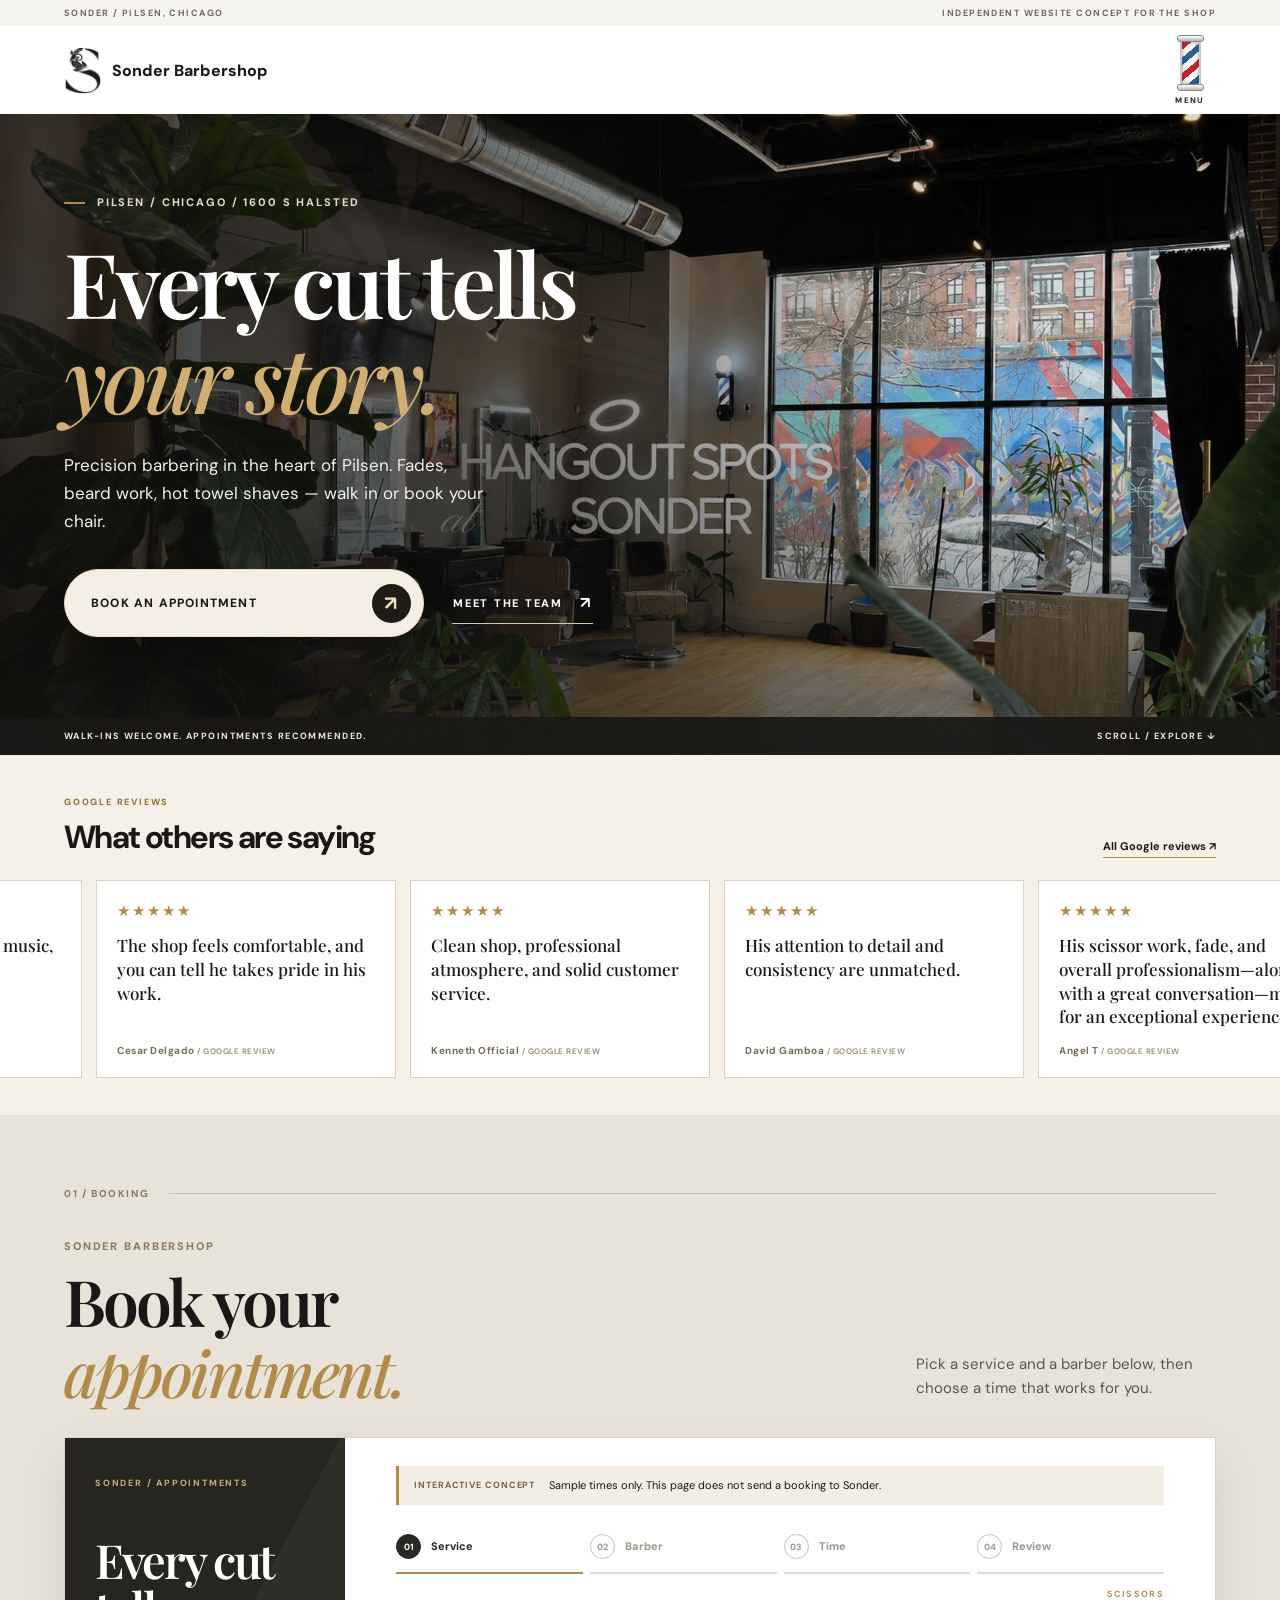
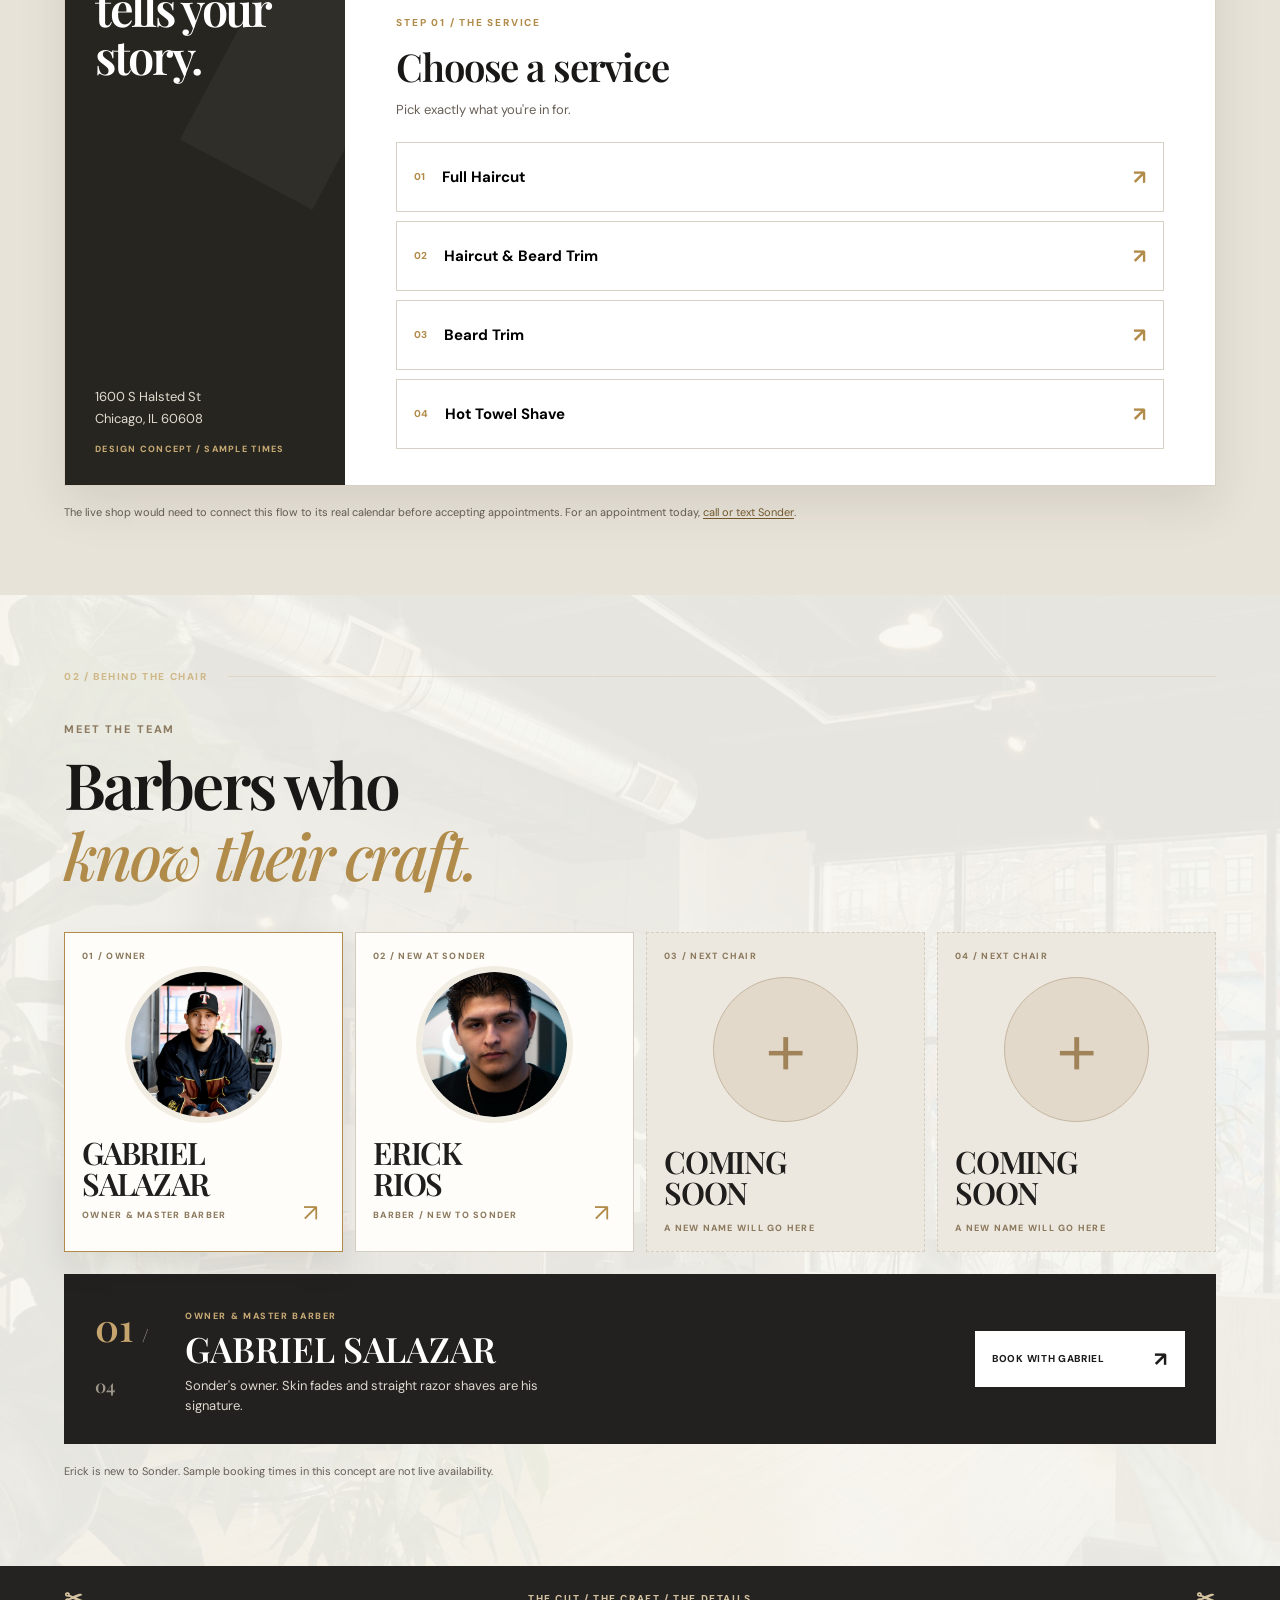
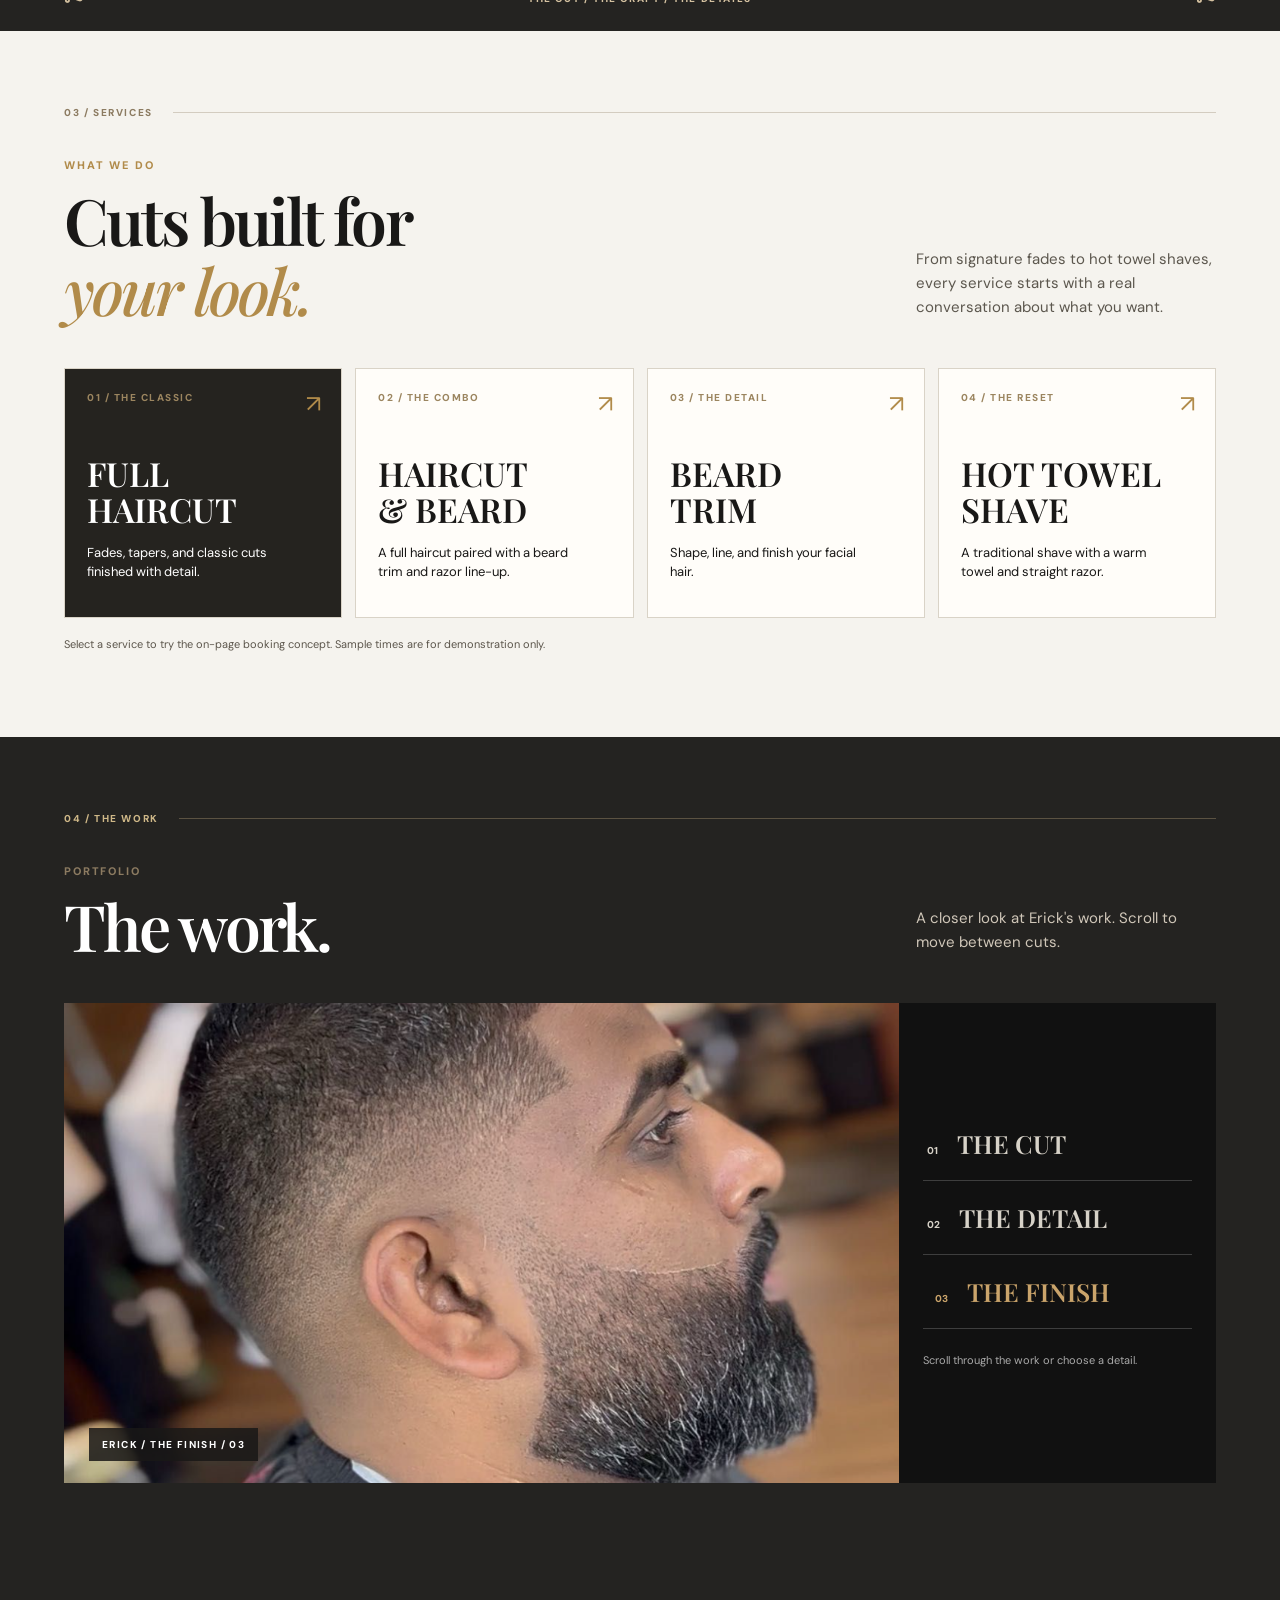
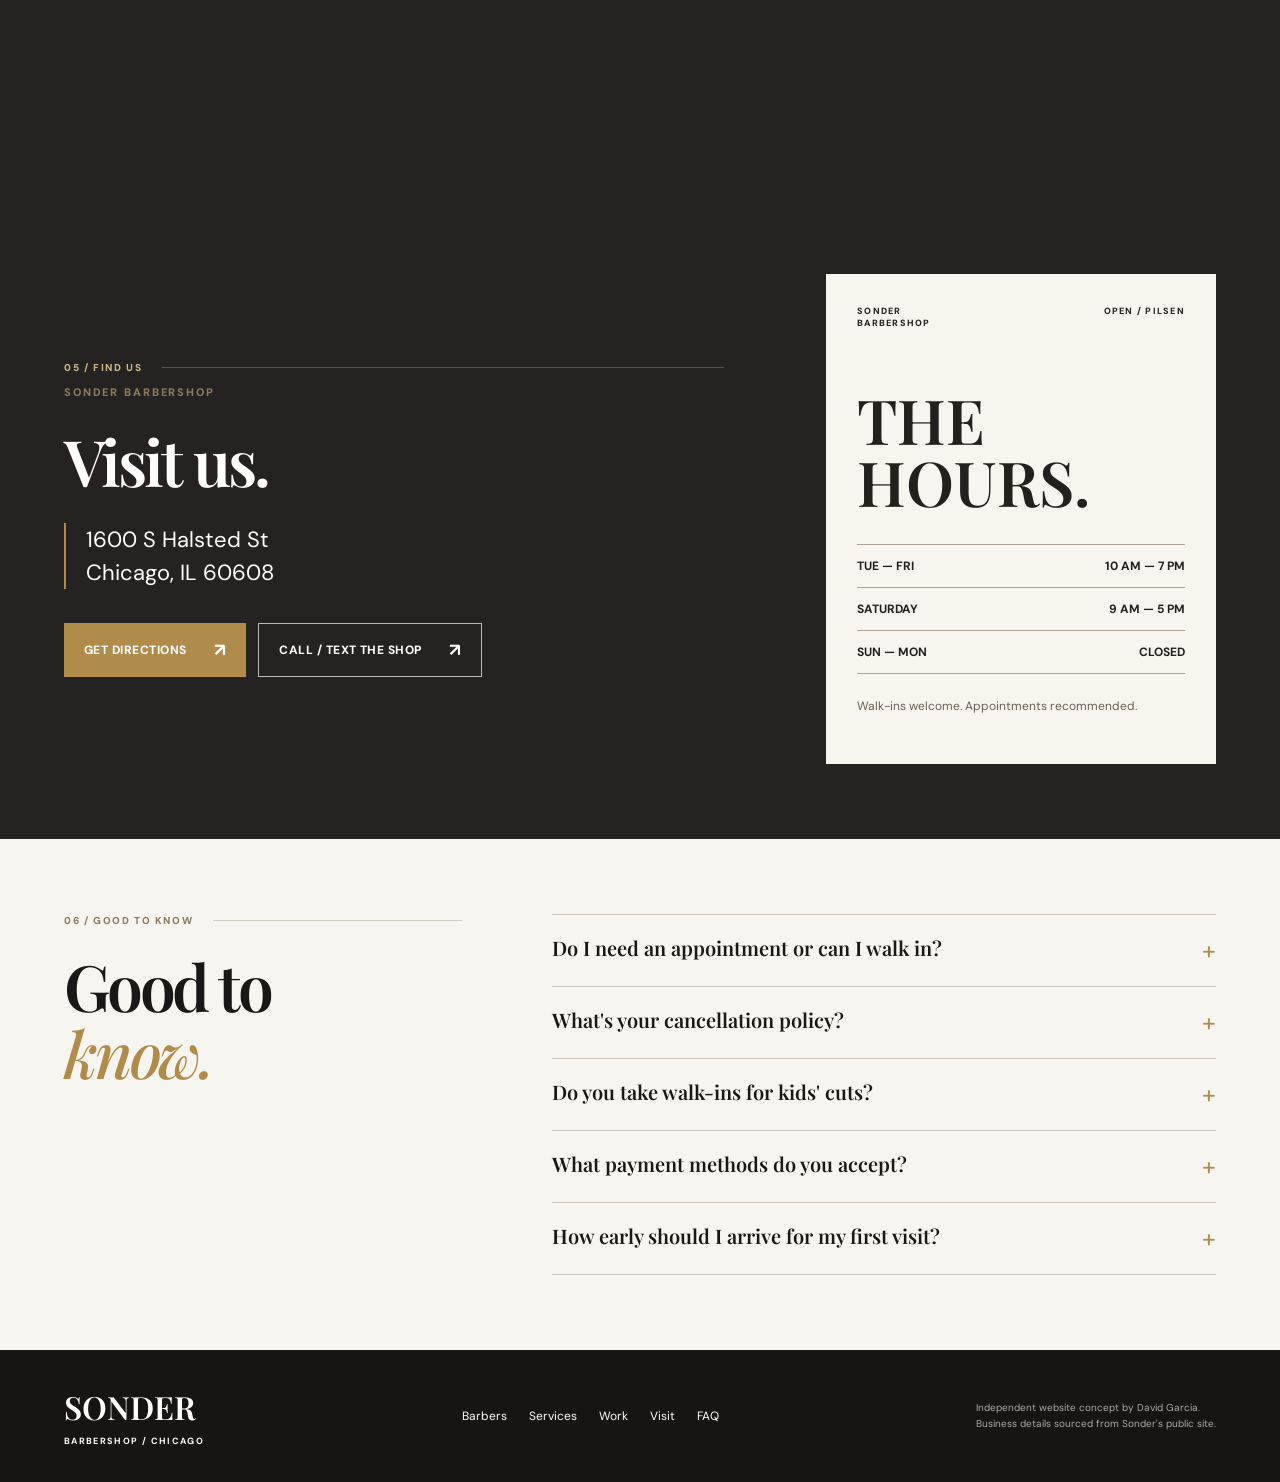
==== index.html @ 435e4447 "Publish independent Sonder Barbershop demo" ====
﻿<!doctype html>
<html lang="en">
<head>
<meta charset="utf-8">
<meta name="viewport" content="width=device-width,initial-scale=1">
<meta name="theme-color" content="#171717">
<meta name="description" content="Sonder Barbershop website concept for Pilsen, Chicago. Meet the barbers and try the on-page booking experience.">
<title>Sonder Barbershop | Pilsen, Chicago | Website Concept</title>
<link rel="preconnect" href="https://fonts.googleapis.com">
<link rel="preconnect" href="https://fonts.gstatic.com" crossorigin>
<link href="https://fonts.googleapis.com/css2?family=DM+Sans:wght@400;500;600;700;800&family=Playfair+Display:ital,wght@0,500;0,600;0,700;1,500;1,600&display=swap" rel="stylesheet">
<link rel="stylesheet" href="styles.css">
<script defer src="main.js"></script>
</head>
<body>
<a class="skip" href="#main">Skip to content</a>
<div class="concept-bar"><span>SONDER / PILSEN, CHICAGO</span><span>INDEPENDENT WEBSITE CONCEPT FOR THE SHOP</span></div>
<header class="site-header">
<a class="brand" href="#top" aria-label="Sonder Barbershop home"><img class="brand-logo" src="assets/sonder-logo.png" alt=""><span>Sonder Barbershop</span></a>
<button class="pole-toggle" type="button" aria-label="Open menu" aria-expanded="false" aria-controls="pole-menu"><span class="pole-cap"></span><span class="pole-shaft"></span><span class="pole-cap"></span><small>MENU</small></button>
</header>
<nav class="pole-menu" id="pole-menu" aria-label="Barber pole menu" inert>
<p class="menu-kicker">THE SHOP / YOUR WAY <span>///</span></p>
<a href="#top"><span>01</span>Home <b>&#8599;</b></a>
<a href="#barbers"><span>02</span>About / Team <b>&#8599;</b></a>
<a href="#services"><span>03</span>Services <b>&#8599;</b></a>
<a href="#work"><span>04</span>Work <b>&#8599;</b></a>
<a href="#booking"><span>05</span>Book <b>&#8599;</b></a><a href="#visit"><span>06</span>Visit us <b>&#8599;</b></a>
<div class="menu-contact">1600 S Halsted St / Chicago, IL 60608<br><a href="tel:+13126479768">(312) 647-9768</a></div>
</nav>
<main id="main">
<section class="hero" id="top">
<div class="hero-geometry" aria-hidden="true"><span></span><span></span><span></span></div>
<div class="hero-inner">
<div class="hero-copy">
<p class="eyebrow"><span class="red-block"></span> PILSEN / CHICAGO / 1600 S HALSTED</p>
<h1>Every cut tells<br><em>your story.</em></h1>
<p class="hero-description">Precision barbering in the heart of Pilsen. Fades, beard work, hot towel shaves &mdash; walk in or book your chair.</p>
<div class="hero-actions"><a class="action action-book" href="#booking">BOOK AN APPOINTMENT <b>&#8599;</b></a><a class="action action-ghost" href="#barbers">MEET THE TEAM <b>&#8599;</b></a></div>
</div>
<div class="hero-portrait" aria-hidden="true"></div>
</div>
<div class="hero-baseline"><span>WALK-INS WELCOME. APPOINTMENTS RECOMMENDED.</span><span>SCROLL / EXPLORE &#8595;</span></div>
</section>
<section class="reviews" aria-labelledby="reviews-title"><div class="reviews-head"><div><span>GOOGLE REVIEWS</span><h2 id="reviews-title">What others are saying</h2></div><div class="review-source-links"><a href="https://www.google.com/search?q=sonder+barber+shop+chicago+reviews#lrd=0x880e2d0a1eb3fd8f:0x44888324107a9f97,1,,,," target="_blank" rel="noopener noreferrer">All Google reviews &#8599;</a></div></div><div class="reviews-window" tabindex="0" role="region" aria-label="Google reviews. Scroll left or right to browse; automatic movement resumes after interaction."><div class="reviews-track" id="reviews-track"></div></div></section>
<section class="booking-section" id="booking">
<div class="section booking-inner">
<div class="section-label"><span>01 / BOOKING</span><span class="angled-rule"></span></div>
<div class="section-heading dark"><div><p class="kicker">SONDER BARBERSHOP</p><h2>Book your<br><em>appointment.</em></h2></div><p>Pick a service and a barber below, then choose a time that works for you.</p></div>
<div class="booking-shell">
<div class="booking-aside"><p class="booking-aside-label">SONDER / APPOINTMENTS</p><h3>Every cut<br>tells your<br>story.</h3><p>1600 S Halsted St<br>Chicago, IL 60608</p><span>DESIGN CONCEPT / SAMPLE TIMES</span></div>
<div class="booking-flow">
<div class="demo-banner"><strong>INTERACTIVE CONCEPT</strong><span>Sample times only. This page does not send a booking to Sonder.</span></div>
<ol class="booking-progress" aria-label="Booking steps"><li class="current"><span>01</span> Service</li><li><span>02</span> Barber</li><li><span>03</span> Time</li><li><span>04</span> Review</li></ol>
<div id="booking-panel" aria-live="polite"></div>
</div>
</div>
<p class="booking-footnote">The live shop would need to connect this flow to its real calendar before accepting appointments. For an appointment today, <a href="tel:+13126479768">call or text Sonder</a>.</p>
</div></section>
<section class="barbers-section" id="barbers">
<div class="section">
<div class="section-label light"><span>02 / BEHIND THE CHAIR</span><span class="angled-rule"></span></div>
<div class="section-heading"><div><p class="kicker">MEET THE TEAM</p><h2>Barbers who<br><em>know their craft.</em></h2></div><p></p></div>
<div class="barber-select" role="group" aria-label="Choose a barber">
<button class="barber-tile active" type="button" data-barber="gabriel" aria-pressed="true"><span class="tile-index">01 / OWNER</span><span class="tile-photo"><img src="assets/sonder-gabriel.jpg" alt="" loading="lazy"></span><span class="tile-name">GABRIEL<br>SALAZAR</span><span class="tile-role">OWNER &amp; MASTER BARBER</span><span class="tile-arrow">&#8599;</span></button>
<button class="barber-tile" type="button" data-barber="erick" aria-pressed="false"><span class="tile-index">02 / NEW AT SONDER</span><span class="tile-photo"><img src="assets/erick-portrait.png" alt="Portrait of Erick Rios" loading="lazy"></span><span class="tile-name">ERICK<br>RIOS</span><span class="tile-role">BARBER / NEW TO SONDER</span><span class="tile-arrow">&#8599;</span></button>
<article class="barber-tile coming-soon"><span class="tile-index">03 / NEXT CHAIR</span><span class="tile-photo empty-chair" aria-hidden="true"><span>+</span></span><span class="tile-name">COMING<br>SOON</span><span class="tile-role">A NEW NAME WILL GO HERE</span></article>
<article class="barber-tile coming-soon"><span class="tile-index">04 / NEXT CHAIR</span><span class="tile-photo empty-chair" aria-hidden="true"><span>+</span></span><span class="tile-name">COMING<br>SOON</span><span class="tile-role">A NEW NAME WILL GO HERE</span></article>
</div>
<div class="barber-detail" id="barber-detail" aria-live="polite">
<div class="detail-number">01 <span>/ 04</span></div>
<div><p class="detail-kicker">OWNER &amp; MASTER BARBER</p><h3>GABRIEL<br>SALAZAR.</h3><p class="detail-copy">Sonder's owner. Skin fades and straight razor shaves are his signature.</p></div>
<a class="detail-action" href="#booking">BOOK WITH GABRIEL <span>&#8599;</span></a>
</div>
<p class="barber-note">Erick is new to Sonder. Sample booking times in this concept are not live availability.</p>
</div>
</section>
<div class="tool-wipe" aria-hidden="true"><span class="tool-icon">&#9986;</span><span>THE CUT / THE CRAFT / THE DETAILS</span><span class="tool-icon">&#9986;</span></div>
<section class="section services-section" id="services">
<div class="section-label"><span>03 / SERVICES</span><span class="angled-rule"></span></div>
<div class="section-heading dark"><div><p class="kicker red-text">WHAT WE DO</p><h2>Cuts built for<br><em>your look.</em></h2></div><p>From signature fades to hot towel shaves, every service starts with a real conversation about what you want.</p></div>
<div class="service-grid">
<article class="service-card featured"><span class="service-num">01 / THE CLASSIC</span><div><h3>FULL<br>HAIRCUT</h3><p>Fades, tapers, and classic cuts finished with detail.</p></div><a href="#booking" aria-label="Try the booking demo for full haircut">&#8599;</a></article>
<article class="service-card"><span class="service-num">02 / THE COMBO</span><div><h3>HAIRCUT<br>&amp; BEARD</h3><p>A full haircut paired with a beard trim and razor line-up.</p></div><a href="#booking" aria-label="Try the booking demo for haircut and beard">&#8599;</a></article>
<article class="service-card"><span class="service-num">03 / THE DETAIL</span><div><h3>BEARD<br>TRIM</h3><p>Shape, line, and finish your facial hair.</p></div><a href="#booking" aria-label="Try the booking demo for beard trim">&#8599;</a></article>
<article class="service-card"><span class="service-num">04 / THE RESET</span><div><h3>HOT TOWEL<br>SHAVE</h3><p>A traditional shave with a warm towel and straight razor.</p></div><a href="#booking" aria-label="Try the booking demo for hot towel shave">&#8599;</a></article>
</div>
<p class="service-note">Select a service to try the on-page booking concept. Sample times are for demonstration only.</p>
</section>
<section class="work-section" id="work">
<div class="section work-inner"><div class="section-label light"><span>04 / THE WORK</span><span class="angled-rule"></span></div><div class="section-heading"><div><p class="kicker">PORTFOLIO</p><h2>The work.</h2></div><p>A closer look at Erick's work. Scroll to move between cuts.</p></div>
<div class="work-viewer"><div class="work-stage"><img id="work-image" src="assets/haircut.png" alt="Haircut from Erick Rios's portfolio"><span class="work-stage-label">ERICK'S PORTFOLIO / 01</span></div><div class="work-controls" aria-label="Explore Erick's work"><button type="button" data-work="0" class="active"><span>01</span> THE CUT</button><button type="button" data-work="1"><span>02</span> THE DETAIL</button><button type="button" data-work="2"><span>03</span> THE FINISH</button><p>Scroll through the work or choose a detail.</p></div></div>
</div>
</section>
<section class="visit-section" id="visit"><div class="section visit-inner"><div><div class="section-label light"><span>05 / FIND US</span><span class="angled-rule"></span></div><p class="kicker">SONDER BARBERSHOP</p><h2>Visit us.</h2><p class="visit-address">1600 S Halsted St<br>Chicago, IL 60608</p><div class="visit-actions"><a class="action action-red" href="https://www.google.com/maps/search/?api=1&amp;query=1600+S+Halsted+St+Chicago+IL+60608" target="_blank" rel="noopener noreferrer">GET DIRECTIONS <b>&#8599;</b></a><a class="action action-ghost" href="tel:+13126479768">CALL / TEXT THE SHOP <b>&#8599;</b></a></div></div><div class="hours-card"><div class="hours-top"><span>SONDER<br>BARBERSHOP</span><span>OPEN / PILSEN</span></div><h3>THE<br>HOURS.</h3><dl><div><dt>TUE &mdash; FRI</dt><dd>10 AM &mdash; 7 PM</dd></div><div><dt>SATURDAY</dt><dd>9 AM &mdash; 5 PM</dd></div><div><dt>SUN &mdash; MON</dt><dd>CLOSED</dd></div></dl><p>Walk-ins welcome. Appointments recommended.</p></div></div></section>
<section class="faq-section" id="faq"><div class="section faq-inner"><div><div class="section-label"><span>06 / GOOD TO KNOW</span><span class="angled-rule"></span></div><h2>Good to<br><em>know.</em></h2></div><div class="faq-list"><details><summary>Do I need an appointment or can I walk in?</summary><p>Walk-ins are always welcome, but booking ahead guarantees your chair and cuts your wait time.</p></details><details><summary>What's your cancellation policy?</summary><p>We ask for at least 24 hours notice so we can offer your slot to someone else.</p></details><details><summary>Do you take walk-ins for kids' cuts?</summary><p>Yes, though booking ahead is recommended on weekends when we're busiest.</p></details><details><summary>What payment methods do you accept?</summary><p>Cash, all major cards, and contactless/Apple Pay.</p></details><details><summary>How early should I arrive for my first visit?</summary><p>A few minutes early is plenty &mdash; we'll have you in the chair close to your booked time.</p></details></div></div></section></main>
<div class="cut-transition" aria-hidden="true"></div><div class="cut-word" aria-hidden="true"></div>
<footer><div class="footer-brand">SONDER<small>BARBERSHOP / CHICAGO</small></div><div><a href="#barbers">Barbers</a><a href="#services">Services</a><a href="#work">Work</a><a href="#visit">Visit</a><a href="#faq">FAQ</a></div><p>Independent website concept by David Garcia.<br>Business details sourced from Sonder's public site.</p></footer>
</body></html>
---- styles.css ----
﻿:root{--ink:#191817;--charcoal:#242321;--cream:#f5f3ee;--paper:#fffefa;--gold:#b18b4a;--sage:#65735e;--line:#ddd8cf}
*{box-sizing:border-box}html{scroll-behavior:smooth}body{margin:0;background:var(--cream);color:var(--ink);font-family:"DM Sans",Arial,sans-serif}body.menu-open{overflow:hidden}a{color:inherit;text-decoration:none}button{font:inherit;cursor:pointer}img{display:block;max-width:100%}section{scroll-margin-top:80px}.skip{position:absolute;top:-90px;left:12px;background:#fff;padding:12px;z-index:100}.skip:focus{top:12px}
.concept-bar{background:#f7f5f0;display:flex;justify-content:space-between;padding:7px max(5vw,22px);font-size:9px;font-weight:700;letter-spacing:.16em;color:#6e675e}.site-header{position:relative;z-index:30;height:88px;padding:0 max(5vw,22px);display:flex;gap:30px;align-items:center;background:#fff;color:var(--ink);box-shadow:0 3px 16px #00000009}.brand{display:flex;align-items:center;gap:10px;font-weight:800;font-size:16px;white-space:nowrap}.brand-logo{height:47px;width:38px;object-fit:contain}.header-nav{display:flex;gap:30px;margin-left:auto;font-size:13px;font-weight:600}.header-nav a:hover{color:var(--gold)}.pole-toggle{display:flex;flex-direction:column;align-items:center;justify-content:center;background:none;border:0;color:#222;width:39px;height:72px;flex:none}.pole-cap{width:22px;height:7px;background:linear-gradient(#fff,#b6b6b6);border:1px solid #888;border-radius:3px}.pole-shaft{height:35px;width:17px;border-left:2px solid #c7c7c7;border-right:2px solid #c7c7c7;background:repeating-linear-gradient(140deg,#c3252f 0 6px,#fafafa 6px 12px,#2d6192 12px 18px,#fafafa 18px 24px);background-size:100% 48px;animation:pole 1.2s linear infinite;box-shadow:inset 0 0 5px #3337}@keyframes pole{to{background-position:0 48px}}.pole-toggle small{margin-top:3px;font-size:7px;letter-spacing:.16em;font-weight:800}.menu-scrim{position:fixed;inset:0;background:#151412a8;z-index:27}.pole-menu{position:fixed;right:0;top:0;bottom:0;width:min(450px,100vw);background:#f8f6f1;color:#1d1b19;z-index:28;padding:125px 34px 30px;display:flex;flex-direction:column;transform:translateX(105%);transition:transform .4s cubic-bezier(.18,.84,.2,1);box-shadow:-12px 0 45px #0004}.pole-menu.open{transform:translateX(0)}.menu-kicker{font-size:10px;font-weight:800;letter-spacing:.14em;color:var(--gold);margin:0 0 18px}.pole-menu>a{display:flex;align-items:center;gap:24px;padding:14px 0;border-bottom:1px solid #cfc9bd;font:600 35px "Playfair Display",Georgia,serif}.pole-menu>a:hover{color:var(--gold);padding-left:7px}.pole-menu>a span{font:700 10px "DM Sans",sans-serif;color:#817669}.pole-menu>a b{font:400 23px "DM Sans";margin-left:auto}.menu-contact{margin-top:auto;font-size:12px;line-height:1.8}
.hero{position:relative;min-height:690px;color:#fff;background:#3c3c38 url("assets/sonder-bg.jpg") center 48%/cover no-repeat}.hero:before{content:"";position:absolute;inset:0;background:linear-gradient(90deg,#11100fd6 0%,#11100f9a 36%,#11100f22 76%),linear-gradient(0deg,#1118,transparent 50%)}.hero-geometry,.hero-portrait{display:none}.hero-inner{position:relative;max-width:1440px;margin:auto;min-height:630px;display:flex;align-items:flex-end;padding:70px max(5vw,22px) 80px}.hero-copy{max-width:720px}.eyebrow,.kicker{font-size:11px;letter-spacing:.17em;font-weight:800}.eyebrow{color:#e4d9c6}.red-block{display:inline-block;width:21px;height:2px;vertical-align:middle;margin-right:7px;background:var(--gold)}.hero h1{font:600 clamp(59px,6.3vw,96px)/1.06 "Playfair Display",Georgia,serif;letter-spacing:-.045em;margin:26px 0}.hero h1 em{color:#c8a15d;font-weight:500}.hero-description{max-width:490px;font-size:17px;line-height:1.65;color:#f2f0ec}.hero-actions,.visit-actions{display:flex;gap:12px;flex-wrap:wrap;margin-top:34px}.action{min-height:52px;padding:14px 20px;display:inline-flex;align-items:center;justify-content:space-between;gap:27px;font-size:12px;font-weight:800;letter-spacing:.04em;transition:background .2s,transform .2s}.action:hover{transform:translateY(-3px)}.action b{font-size:18px}.action-white{background:#fff;color:#1b1b1b}.action-white:hover{background:#e8dcc8}.action-ghost{color:#fff;border:1px solid #ffffffb0}.action-ghost:hover{background:#ffffff21}.action-red{background:var(--gold);color:#fff}.hero-baseline{position:relative;background:#191816ec;color:#e8e3db;display:flex;justify-content:space-between;padding:13px max(5vw,22px);font-size:9px;letter-spacing:.16em;font-weight:800}.marquee{overflow:hidden;background:#eee9df;color:#716551;white-space:nowrap}.marquee>div{width:max-content;padding:14px 0;animation:marquee 34s linear infinite;font-size:10px;font-weight:800;letter-spacing:.2em}.marquee i{font-style:normal;margin:0 12px;color:var(--gold)}@keyframes marquee{to{transform:translateX(-50%)}}
.section{max-width:1370px;margin:auto;padding:104px max(5vw,22px)}.section-label{display:flex;align-items:center;gap:20px;color:#8c7b61;font-size:10px;font-weight:800;letter-spacing:.16em}.section-label.light{color:#cfb888}.angled-rule{height:1px;background:currentColor;flex:1;opacity:.32}.intro-layout{display:grid;grid-template-columns:1.15fr .85fr;align-items:end;gap:65px}.intro h2,.section-heading h2,.visit-section h2{font:600 clamp(49px,5vw,73px)/1.1 "Playfair Display",Georgia,serif;letter-spacing:-.045em;margin:25px 0 0}.intro h2 span,.section-heading h2 em,.visit-section h2 em{color:var(--gold);font-weight:500}.intro-layout>div{border-left:2px solid var(--gold);padding-left:28px}.intro p{line-height:1.7;font-size:16px;max-width:455px}.text-link{display:inline-flex;gap:27px;border-bottom:1px solid var(--gold);padding-bottom:7px;margin-top:10px;font-size:11px;font-weight:800;letter-spacing:.06em}.text-link:hover{color:var(--gold)}
.barbers-section{background:#e7e4dc url("assets/sonder-bg.jpg") center/cover no-repeat;position:relative}.barbers-section:before{content:"";position:absolute;inset:0;background:#f8f7f1ed}.barbers-section>.section{position:relative}.section-heading{display:flex;justify-content:space-between;align-items:end;gap:35px;margin:28px 0 42px}.section-heading h2{margin-top:13px}.section-heading h2 em{font-style:italic}.section-heading>p{max-width:300px;line-height:1.6;font-size:15px;margin:0 0 7px;color:#5b554d}.kicker{color:#8c7b61}.barber-select{display:grid;grid-template-columns:1fr 1fr;gap:22px}.barber-tile{min-height:395px;border:1px solid #d4cec2;background:#fffdf9;color:#1f1e1c;text-align:left;padding:24px;position:relative;overflow:hidden;display:flex;flex-direction:column;align-items:start;transition:transform .25s,box-shadow .25s,border-color .25s}.barber-tile:hover{transform:translateY(-5px)}.barber-tile.active{border-color:var(--gold);box-shadow:0 15px 30px #21190f18}.tile-index,.tile-role{position:relative;z-index:2;font-size:10px;font-weight:800;letter-spacing:.14em;color:#8b795d}.tile-photo{width:193px;height:193px;border-radius:50%;overflow:hidden;align-self:center;margin:10px 0 20px;box-shadow:0 0 0 6px #f2ede3}.tile-photo img{width:100%;height:100%;object-fit:cover;object-position:center 22%}.tile-name{position:relative;z-index:2;font:600 38px/1 "Playfair Display",Georgia,serif;letter-spacing:-.04em}.tile-role{margin-top:10px}.tile-arrow{position:absolute;right:24px;bottom:23px;font-size:24px;color:var(--gold)}.barber-detail{display:grid;grid-template-columns:65px 1fr auto;gap:25px;align-items:center;background:#22211f;color:#fff;padding:27px 31px;margin-top:22px}.detail-number{font:600 38px "Playfair Display",Georgia,serif;color:#c5a46e;align-self:start}.detail-number span{font-size:18px;color:#9d968a}.detail-kicker{color:#c9aa76;font-size:9px;letter-spacing:.18em;font-weight:800}.barber-detail h3{font:600 35px/1 "Playfair Display",Georgia,serif;margin:0 0 10px}.detail-copy{font-size:13px;line-height:1.55;color:#ddd7ce;max-width:380px;margin:0}.detail-action{min-width:210px;display:flex;align-items:center;justify-content:space-between;gap:18px;background:#fff;color:#1d1c1b;padding:15px 17px;font-size:10px;font-weight:800;letter-spacing:.07em}.detail-action:hover{background:#dbcaa9}.detail-action span{font-size:20px}.barber-note{font-size:11px;line-height:1.6;color:#655e56;margin-top:19px}.tool-wipe{display:flex;align-items:center;justify-content:space-between;background:#242321;color:#d5c2a1;padding:18px max(5vw,22px);font-size:10px;font-weight:800;letter-spacing:.16em}.tool-icon{font-size:22px;animation:snip 3s ease-in-out infinite}@keyframes snip{50%{transform:rotate(-18deg)}}
.services-section{background:var(--cream)}.section-heading.dark>p{color:#5c574e}.red-text{color:var(--gold)}.service-grid{display:grid;grid-template-columns:repeat(4,1fr);gap:13px}.service-card{min-height:330px;border:1px solid #d9d3c7;background:#fffdf9;padding:22px;display:flex;flex-direction:column;justify-content:space-between;position:relative;transition:transform .2s,box-shadow .2s}.service-card:hover{transform:translateY(-5px);box-shadow:0 14px 26px #40321d16}.service-card.featured{background:#25231f;color:#fff}.service-num{font-size:10px;color:#9b855f;letter-spacing:.15em;font-weight:800}.service-card h3{font:600 clamp(27px,2.6vw,40px)/1.1 "Playfair Display",Georgia,serif;margin:0 0 15px}.service-card p{font-size:13px;line-height:1.5;max-width:210px}.service-card>a{position:absolute;top:19px;right:20px;color:var(--gold);font-size:24px}.service-card>a:hover{transform:translate(2px,-2px)}.service-note{font-size:11px;color:#5c564c;margin-top:19px}
.work-section{background:#f0ece4}.work-inner{position:relative}.work-grid{display:grid;grid-template-columns:repeat(3,1fr);gap:15px}.work-grid figure{margin:0;height:410px;position:relative;overflow:hidden;background:#cbc7be}.work-grid img{width:100%;height:100%;object-fit:cover;transition:transform .45s}.work-grid figure:hover img{transform:scale(1.05)}.work-grid figure:after{content:"";position:absolute;inset:50% 0 0;background:linear-gradient(transparent,#171512ba)}.work-grid figcaption{position:absolute;z-index:1;left:22px;bottom:20px;color:#fff;display:grid;gap:4px}.work-grid figcaption span{font-size:9px;letter-spacing:.13em;font-weight:800}.work-grid figcaption strong{font:600 25px "Playfair Display",Georgia,serif}
.visit-section{background:#242321;color:#fff}.visit-inner{display:grid;grid-template-columns:1fr 390px;gap:8vw;align-items:center}.visit-section h2{margin:27px 0}.visit-address{font-size:22px;line-height:1.5;border-left:2px solid var(--gold);padding-left:20px}.hours-card{background:#f8f5ee;color:#22211e;padding:31px;min-height:490px}.hours-top{display:flex;justify-content:space-between;font-size:9px;letter-spacing:.14em;font-weight:800}.hours-card h3{font:600 62px/1 "Playfair Display",Georgia,serif;margin:60px 0 31px}.hours-card dl{border-top:1px solid #aca392;margin:0}.hours-card dl div{display:flex;justify-content:space-between;gap:15px;padding:13px 0;border-bottom:1px solid #aca392;font-size:12px;font-weight:700}.hours-card p{font-size:12px;color:#686055;margin-top:24px}
footer{background:#161514;color:#fff;padding:35px max(5vw,22px);display:flex;justify-content:space-between;align-items:center;gap:30px}.footer-brand{font:600 32px "Playfair Display",Georgia,serif}.footer-brand small{display:block;font:700 9px "DM Sans",sans-serif;letter-spacing:.15em;margin-top:7px}.footer-brand>span{color:var(--gold)}footer>div:nth-child(2){display:flex;gap:22px;font-size:12px}footer a:hover{color:var(--gold)}footer p{font-size:10px;color:#aaa;line-height:1.6}
@media(max-width:1000px){.header-nav{display:none}.intro-layout{gap:35px}.service-grid{grid-template-columns:repeat(2,1fr)}.visit-inner{grid-template-columns:1fr 340px;gap:35px}}
@media(max-width:700px){.concept-bar span:last-child{display:none}.site-header{height:74px}.brand{font-size:14px}.brand-logo{height:39px;width:32px}.hero{min-height:620px;background-position:57% center}.hero:before{background:linear-gradient(90deg,#11100fbd,#11100f55),linear-gradient(0deg,#11100fd1,transparent 75%)}.hero-inner{min-height:560px;padding:50px 22px;align-items:end}.hero h1{font-size:clamp(55px,11vw,77px)}.hero-description{font-size:15px}.hero-baseline{font-size:7px}.section{padding:76px 22px}.intro-layout{display:block}.intro h2,.section-heading h2,.visit-section h2{font-size:clamp(43px,9vw,64px)}.intro-layout>div{margin-top:28px}.section-heading{display:block}.section-heading>p{margin-top:20px}.barber-select{grid-template-columns:1fr}.barber-tile{min-height:335px}.tile-photo{height:175px;width:175px}.barber-detail{grid-template-columns:50px 1fr;padding:22px;gap:12px}.detail-number{font-size:28px}.detail-action{grid-column:1/-1}.service-grid{grid-template-columns:1fr 1fr}.service-card{min-height:285px}.work-grid{grid-template-columns:1fr;gap:15px}.work-grid figure{height:360px}.visit-inner{display:block}.hours-card{max-width:400px;margin-top:55px;min-height:460px}footer{flex-wrap:wrap}footer p{width:100%}}
@media(max-width:450px){.pole-toggle{margin-left:auto}.hero h1{font-size:52px}.hero-actions{display:grid}.action{width:100%}.service-grid{grid-template-columns:1fr}.service-card{min-height:240px}.service-card h3{font-size:36px}.pole-menu{padding:105px 25px 25px}.pole-menu>a{font-size:30px}}
@media(prefers-reduced-motion:reduce){*,*:before,*:after{scroll-behavior:auto!important;animation-duration:.01ms!important;transition-duration:.01ms!important}}

.booking-section{background:#e8e3d9}.booking-shell{display:grid;grid-template-columns:280px minmax(0,1fr);background:#fff;box-shadow:0 20px 45px #2a231c1a;border:1px solid #d8d0c2;min-height:560px}.booking-aside{background:#27251f;color:#fff;padding:30px;display:flex;flex-direction:column;position:relative;overflow:hidden}.booking-aside:after{content:"";position:absolute;right:-70px;top:-40px;width:150px;height:400px;background:#ffffff0a;transform:rotate(28deg)}.booking-aside-label{font-size:9px;letter-spacing:.2em;font-weight:800;color:#c7aa75}.booking-aside h3{font:600 47px/1.02 "Playfair Display",Georgia,serif;letter-spacing:-.05em;margin:38px 0 auto}.booking-aside>p:not(.booking-aside-label){font-size:13px;line-height:1.7;color:#e2dcd0}.booking-aside>span{font-size:9px;font-weight:800;letter-spacing:.14em;color:#c7aa75}.booking-flow{padding:28px clamp(22px,4vw,55px) 36px}.demo-banner{background:#f3eee5;border-left:3px solid var(--gold);padding:12px 15px;display:flex;gap:14px;align-items:center;font-size:11px;line-height:1.4}.demo-banner strong{font-size:9px;letter-spacing:.1em;white-space:nowrap;color:#79613a}.booking-progress{list-style:none;display:grid;grid-template-columns:repeat(4,1fr);gap:7px;padding:0;margin:29px 0 36px}.booking-progress li{color:#9c958b;border-bottom:2px solid #dfd9cf;padding:0 0 13px;font-size:11px;font-weight:700;white-space:nowrap}.booking-progress li span{display:inline-grid;place-items:center;border:1px solid #c9c1b5;width:25px;height:25px;border-radius:50%;margin-right:7px;font-size:9px}.booking-progress li.current{color:#27231d;border-color:var(--gold)}.booking-progress li.current span{background:#2b2925;color:#fff;border-color:#2b2925}.booking-progress li.complete{color:#6e5a36;border-color:#b8a277}.booking-step-head>span{font-size:10px;font-weight:800;letter-spacing:.18em;color:var(--gold)}.booking-step-head h3,.demo-complete h3{font:600 clamp(28px,3vw,42px) "Playfair Display",Georgia,serif;margin:9px 0 8px;letter-spacing:-.03em}.booking-step-head p{font-size:13px;color:#686057;line-height:1.5;margin:0 0 22px}.booking-options{display:grid;gap:9px}.booking-options button{display:flex;align-items:center;gap:17px;text-align:left;background:#fff;border:1px solid #d7d0c5;padding:16px 17px;min-height:70px;transition:border-color .2s,background .2s,transform .2s}.booking-options button:hover,.booking-options button.chosen{border-color:var(--gold);background:#f8f4eb;transform:translateX(3px)}.booking-options button>span{color:var(--gold);font-size:10px;font-weight:800}.booking-options button>strong{font-size:15px}.booking-options button>small{font-size:11px;color:#70695f;margin-left:auto}.booking-options button>b{font-size:20px;color:var(--gold);margin-left:auto}.booking-options button>small+b{margin-left:0}.date-options{display:grid;grid-template-columns:repeat(4,1fr);gap:8px}.date-options button{background:#fff;border:1px solid #d5cec3;min-height:69px;display:grid;place-content:center;gap:4px}.date-options button span{font-size:10px;color:#80776c}.date-options button strong{font-size:13px}.date-options button:hover,.date-options button.chosen,.time-options button:hover,.time-options button.chosen{background:#292721;color:#fff;border-color:#292721}.date-options button.chosen span{color:#d1ba90}.time-options{display:grid;grid-template-columns:repeat(4,1fr);gap:8px;margin-top:18px;min-height:72px}.time-options button{border:1px solid #d5cec3;background:#fff;padding:12px 8px;font-size:12px;font-weight:700}.time-options p{grid-column:1/-1;color:#73695c;font-size:12px}.step-actions{display:flex;justify-content:space-between;align-items:center;gap:15px;margin-top:26px}.step-back{border:0;background:none;padding:10px 0;color:#635b50;font-size:11px;font-weight:800;text-decoration:underline;text-underline-offset:3px}.step-next,.step-call{background:#23221f;color:#fff;border:0;padding:14px 18px;font-size:11px;font-weight:800;white-space:nowrap}.step-next:hover,.step-call:hover{background:#836a3d}.step-next:disabled{opacity:.38;cursor:not-allowed}.review-list{border-top:1px solid #d6cec1;margin:0}.review-list div{display:flex;justify-content:space-between;gap:20px;border-bottom:1px solid #d6cec1;padding:13px 0}.review-list dt{font-size:9px;letter-spacing:.1em;font-weight:800;color:#8a7655}.review-list dd{margin:0;text-align:right;font-size:13px;font-weight:700}.review-warning{font-size:12px;color:#6b5b40;background:#f7f1e7;padding:13px;margin:18px 0 0}.complete-mark{width:52px;height:52px;border-radius:50%;display:grid;place-items:center;background:#73816c;color:#fff;font-size:25px;margin-bottom:24px}.demo-complete{padding:20px 0}.demo-complete p:not(.detail-kicker){font-size:14px;line-height:1.6;color:#625b51}.demo-complete .step-actions{justify-content:start;flex-wrap:wrap}.booking-footnote{font-size:11px;color:#605a51;margin:18px 0 0;line-height:1.5}.booking-footnote a{color:#70572c;text-decoration:underline;text-underline-offset:2px}
@media(max-width:900px){.booking-shell{grid-template-columns:220px minmax(0,1fr)}.booking-aside h3{font-size:38px}}
@media(max-width:700px){.booking-shell{display:block}.booking-aside{min-height:185px;padding:20px}.booking-aside h3{font-size:29px;margin:8px 0 15px}.booking-aside h3 br{display:none}.booking-aside>p:not(.booking-aside-label),.booking-aside>span{display:none}.booking-flow{padding:22px}.booking-progress li{font-size:0}.booking-progress li span{font-size:9px}.date-options,.time-options{grid-template-columns:repeat(4,1fr)}.demo-banner{align-items:start;display:grid;gap:3px}}
@media(max-width:450px){.date-options,.time-options{grid-template-columns:repeat(2,1fr)}.booking-options button{flex-wrap:wrap}.booking-options button>small{margin-left:0}.booking-options button>b{margin-left:auto}.step-actions{flex-wrap:wrap}.review-list div{gap:10px}.review-list dd{max-width:62%}}

.faq-section{background:#f7f5ef}.faq-inner{display:grid;grid-template-columns:.75fr 1.25fr;gap:7vw}.faq-inner h2{font:600 clamp(48px,5vw,74px)/1.05 "Playfair Display",Georgia,serif;letter-spacing:-.05em;margin:25px 0}.faq-inner h2 em{font-weight:500;color:var(--gold)}.faq-inner>div>p{font-size:14px;color:#6c6459}.faq-list{border-top:1px solid #cfc7ba}.faq-list details{border-bottom:1px solid #cfc7ba;padding:19px 0}.faq-list summary{list-style:none;cursor:pointer;font:600 20px "Playfair Display",Georgia,serif;display:flex;justify-content:space-between;gap:15px}.faq-list summary::-webkit-details-marker{display:none}.faq-list summary:after{content:"+";font:400 25px "DM Sans";color:var(--gold)}.faq-list details[open] summary:after{content:"-"} .faq-list details p{font-size:14px;line-height:1.65;color:#5d564d;max-width:570px;margin:14px 0 0}@media(max-width:700px){.faq-inner{display:block}.faq-list{margin-top:32px}.faq-list summary{font-size:18px}}
/* One-page Sonder pitch: interaction layer */
.site-header{gap:18px}.pole-toggle{cursor:pointer;margin-left:auto}.pole-menu{position:relative;inset:auto;width:100%;height:auto;max-height:0;overflow:hidden;padding:0 max(5vw,22px);display:grid;grid-template-columns:repeat(3,minmax(0,1fr));gap:0 22px;transform:none;background:#1c1b19;color:#fff;box-shadow:none;transition:max-height .4s ease,padding .4s ease;z-index:29}.pole-menu.open{max-height:350px;padding-top:24px;padding-bottom:24px;transform:none}.menu-kicker{grid-column:1/-1;margin:0 0 8px}.pole-menu>a{font-size:clamp(19px,2.2vw,28px);border-color:#ffffff30;gap:12px;padding:11px 0}.pole-menu>a:hover{padding-left:5px}.pole-menu>a span{color:#b99a66}.pole-menu>a b{font-size:17px}.menu-contact{grid-column:1/-1;margin:17px 0 0;font-size:11px;color:#bcb4a7}.pole-toggle[aria-expanded="true"] .pole-shaft{animation-duration:.5s}.hero{min-height:610px}.hero-inner{min-height:560px}.hero h1{font-size:clamp(62px,7vw,108px)}.hero h1 em{color:#d1af74}.hero-description{max-width:420px}.action-book{background:#fff;color:#161514;min-width:330px;min-height:66px;box-shadow:8px 8px 0 #b18b4d;font-size:14px}.action-book:hover{background:#e7d4ae;box-shadow:4px 4px 0 #b18b4d;transform:translate(4px,4px)}
.reviews{background:#f5f1e9;padding:34px 0 37px;overflow:hidden}.reviews-head{display:flex;align-items:end;justify-content:space-between;gap:20px;padding:0 max(5vw,22px) 22px}.reviews-head span{font-size:9px;font-weight:800;letter-spacing:.2em;color:#916f3b}.reviews-head h2{margin:6px 0 0;font:700 clamp(22px,2.5vw,35px) "DM Sans",sans-serif;letter-spacing:-.05em}.reviews-head a{font-size:11px;font-weight:700;border-bottom:1px solid #b38b52;padding-bottom:4px}.reviews-window{overflow:hidden}.reviews-track{display:flex;width:max-content;animation:reviewsLoop 40s linear infinite}.reviews-window:hover .reviews-track,.reviews-window:focus-within .reviews-track{animation-play-state:paused}.review-set{display:flex;gap:14px;padding-right:14px}.review-card{width:300px;min-height:165px;background:#fff;border:1px solid #ddd2c1;padding:20px;display:flex;flex-direction:column}.review-stars{color:#b18b4d;font-size:15px;letter-spacing:2px}.review-card p{font:500 17px/1.4 "Playfair Display",Georgia,serif;margin:13px 0 auto}.review-card strong{font-size:10px;letter-spacing:.05em;margin-top:15px;color:#766a59}@keyframes reviewsLoop{to{transform:translateX(-50%)}}
.booking-section .section{padding-top:72px;padding-bottom:75px}.booking-section .section-heading{margin-bottom:30px}.booking-flow{position:relative}.booking-enter{animation:bookingEnter .35s ease both}@keyframes bookingEnter{from{opacity:.3;transform:translateX(16px)}to{opacity:1;transform:translateX(0)}}.booking-enter:before{content:attr(data-tool);position:absolute;right:0;top:-22px;color:#b29565;font-size:9px;font-weight:800;letter-spacing:.14em}.barbers-section .section,.services-section.section,.work-inner,.visit-inner,.faq-inner{padding-top:75px;padding-bottom:75px}.barber-select{grid-template-columns:repeat(4,minmax(0,1fr));gap:12px}.barber-tile{min-height:320px;padding:17px}.tile-photo{width:145px;height:145px;margin:10px auto 20px}.tile-name{font-size:31px}.tile-role,.tile-index{font-size:9px}.coming-soon{background:#ede8df;border-style:dashed;justify-content:space-between}.empty-chair{display:grid;place-items:center;box-shadow:none;border:1px solid #c5b6a0;color:#a08359;background:#e2d9ca}.empty-chair span{font:300 75px "DM Sans",sans-serif}.service-card{min-height:250px}.work-section{min-height:118vh;background:#242321;color:#fff}.work-section .section-heading>p{color:#d0c7b9}.work-viewer{display:grid;grid-template-columns:minmax(0,1.45fr) minmax(220px,.55fr);background:#111;min-height:480px;position:sticky;top:16px}.work-stage{position:relative;overflow:hidden;background:#151515;min-height:480px}.work-stage img{width:100%;height:100%;position:absolute;inset:0;object-fit:cover;object-position:center;transition:opacity .15s,transform .65s}.work-stage img.changing{opacity:.15;transform:scale(1.04)}.work-stage-label{position:absolute;left:25px;bottom:22px;color:#fff;background:#191817d9;padding:10px 13px;font-size:10px;font-weight:800;letter-spacing:.14em}.work-controls{display:flex;flex-direction:column;justify-content:center;padding:24px}.work-controls button{background:none;color:#d7d2c8;border:0;border-bottom:1px solid #ffffff30;padding:20px 4px;text-align:left;font:600 25px "Playfair Display",Georgia,serif;cursor:pointer;transition:color .2s,padding-left .2s}.work-controls button:hover,.work-controls button.active{color:#caa46b;padding-left:12px}.work-controls button span{font:800 10px "DM Sans",sans-serif;margin-right:14px}.work-controls p{font-size:11px;color:#aaa;line-height:1.4;margin-top:24px}.cut-transition{position:fixed;inset:0;z-index:99;pointer-events:none;background:#171614;color:#f5f0e7;display:flex;align-items:center;justify-content:center;gap:22px;clip-path:polygon(0 0,0 0,0 100%,0 100%);opacity:0}.cut-transition.playing{animation:cutWipe .85s ease-in-out both}.cut-tool{font-size:clamp(90px,15vw,210px);line-height:1;transform:rotate(-20deg)}.cut-label{font-size:clamp(17px,3vw,35px);font-weight:800;letter-spacing:.1em;color:#c6a66d}@keyframes cutWipe{0%{clip-path:polygon(0 0,0 0,0 100%,0 100%);opacity:1}40%,58%{clip-path:polygon(0 0,100% 0,100% 100%,0 100%);opacity:1}100%{clip-path:polygon(100% 0,100% 0,100% 100%,100% 100%);opacity:1}}
@media(max-width:900px){.barber-select{grid-template-columns:repeat(2,minmax(0,1fr))}.work-section{min-height:auto}.work-viewer{position:relative;top:auto}}
@media(max-width:700px){.pole-menu{grid-template-columns:repeat(2,minmax(0,1fr))}.pole-menu.open{max-height:480px}.pole-menu>a{font-size:21px}.hero{min-height:580px}.hero-inner{min-height:520px}.reviews-head{align-items:start;display:block}.reviews-head a{display:inline-block;margin-top:13px}.barbers-section .section,.services-section.section,.work-inner,.visit-inner,.faq-inner{padding-top:62px;padding-bottom:62px}.work-viewer{display:block}.work-stage{min-height:390px}.work-controls{padding:10px 16px}.work-controls button{font-size:19px;padding:12px 4px}.work-controls p{margin:10px 0}.barber-tile{min-height:280px}.tile-photo{width:130px;height:130px}.tile-name{font-size:27px}}
@media(max-width:450px){.pole-menu{padding-left:22px;padding-right:22px}.pole-menu.open{padding-top:17px;padding-bottom:17px}.pole-menu>a{font-size:17px;gap:6px}.pole-menu>a b{font-size:12px}.brand{font-size:12px}.hero h1{font-size:49px}.action-book{min-width:0;width:100%}.barber-select{gap:8px}.barber-tile{padding:12px;min-height:235px}.tile-photo{width:95px;height:95px}.tile-name{font-size:22px}.tile-role,.tile-index{font-size:8px}.barber-detail{margin-top:10px}.review-card{width:260px}.work-stage{min-height:310px}}
@media(prefers-reduced-motion:reduce){.reviews-track{animation:none;transform:none}.reviews-window{overflow-x:auto}.cut-transition{display:none}.work-stage img{transition:none}}

.review-source-links{display:flex;flex-wrap:wrap;gap:16px}.review-card strong span{font-weight:600;color:#9c8a70;font-size:8px;white-space:nowrap}@media(max-width:700px){.review-source-links{gap:12px}}
.calendar-head{display:flex;align-items:center;justify-content:space-between;gap:12px;margin:0 0 15px}.calendar-head strong{font:600 clamp(20px,2.3vw,29px) "Playfair Display",Georgia,serif}.calendar-head button{width:38px;height:38px;border:1px solid #cfc4b4;background:#fff;color:#24211c;font-size:18px;cursor:pointer}.calendar-head button:hover:not(:disabled){background:#24211c;color:#fff}.calendar-head button:disabled{opacity:.3;cursor:not-allowed}.calendar-weekdays{display:grid;grid-template-columns:repeat(7,1fr);gap:5px;margin-bottom:5px;text-align:center}.calendar-weekdays span{font-size:9px;font-weight:800;color:#927b58}.date-options{grid-template-columns:repeat(7,minmax(0,1fr));gap:5px}.date-options button{min-height:44px;font-size:12px;font-weight:700;cursor:pointer}.date-options button:disabled{opacity:.25;background:#eeeae3;color:#6b655c;cursor:not-allowed}.date-options .calendar-blank{display:block}.calendar-range{font-size:10px;color:#7a6d5b;margin:12px 0 0}.time-options{margin-top:16px}.booking-shell{min-height:630px}@media(max-width:700px){.date-options{grid-template-columns:repeat(7,minmax(0,1fr))}.date-options button{min-height:41px}}@media(max-width:450px){.date-options{grid-template-columns:repeat(7,minmax(0,1fr))}.date-options button{min-height:36px}.calendar-weekdays span{font-size:8px}}
/* Interactive screen cuts: the outgoing page is a frozen browser snapshot. */
.cut-transition.is-armed{display:flex;position:fixed;left:0;top:42vh;right:auto;bottom:auto;inset:auto;width:164px;height:122px;z-index:999;background:#f6f0e5;color:#1b1a18;border:4px solid #1b1a18;box-shadow:9px 9px 0 #b48a4c;clip-path:polygon(0 0,100% 0,91% 100%,0 100%);opacity:1;transform:rotate(-10deg);flex-direction:column;gap:0;padding:8px;view-transition-name:barber-tool;pointer-events:none}.cut-transition.is-armed svg{width:78px;height:78px;align-self:center;flex:none}.cut-transition.is-armed span{font:900 10px "DM Sans",sans-serif;letter-spacing:.09em;white-space:nowrap;color:#8b6837}.cut-transition.is-armed.fallback{animation:fallbackTool .7s ease forwards}@keyframes fallbackTool{to{transform:translateX(115vw) rotate(13deg)}}::view-transition-old(root),::view-transition-new(root){mix-blend-mode:normal;animation-fill-mode:both}::view-transition-new(root){animation:none;z-index:0}::view-transition-old(root){z-index:1}::view-transition-group(barber-tool){z-index:3}::view-transition-old(barber-tool){animation:toolAcross 1.05s cubic-bezier(.18,.72,.27,1) both}::view-transition-new(barber-tool){animation:none;opacity:0}@keyframes toolAcross{0%{transform:translateX(-12vw) rotate(-18deg)}15%{transform:translateX(5vw) rotate(-10deg)}50%{transform:translateX(49vw) rotate(9deg)}100%{transform:translateX(112vw) rotate(19deg)}}
html[data-cut="scissors"]::view-transition-old(root){animation:scissorsRip 1.05s cubic-bezier(.2,.65,.25,1) both}@keyframes scissorsRip{0%,13%{clip-path:polygon(0 0,100% 0,100% 100%,0 100%);transform:translateX(0)}40%{clip-path:polygon(27% 0,100% 0,100% 100%,17% 100%)}100%{clip-path:polygon(107% 0,107% 0,97% 100%,97% 100%);transform:translateX(3%)}}html[data-cut="clippers"]::view-transition-old(root){animation:clipperFade 1.05s steps(12,end) both}@keyframes clipperFade{0%,12%{clip-path:inset(0 0 0 0)}100%{clip-path:inset(0 0 100% 0)}}html[data-cut="clippers"]::view-transition-old(barber-tool){animation:toolUp 1.05s ease-in-out both}@keyframes toolUp{0%{transform:translate(5vw,56vh) rotate(-18deg)}100%{transform:translate(72vw,-60vh) rotate(15deg)}}html[data-cut="razor"]::view-transition-old(root){animation:razorSlice 1.05s cubic-bezier(.25,.7,.2,1) both}@keyframes razorSlice{0%,12%{clip-path:polygon(0 0,100% 0,100% 100%,0 100%)}50%{clip-path:polygon(0 0,100% 0,64% 100%,0 100%)}100%{clip-path:polygon(0 0,0 0,0 100%,0 100%)}}html[data-cut="razor"]::view-transition-old(barber-tool){animation:toolDiagonal 1.05s ease-in-out both}@keyframes toolDiagonal{0%{transform:translate(94vw,-45vh) rotate(140deg)}100%{transform:translate(-20vw,50vh) rotate(165deg)}}html[data-cut="comb"]::view-transition-old(root){animation:combReveal 1.05s cubic-bezier(.3,.8,.2,1) both}@keyframes combReveal{0%,10%{clip-path:inset(0 0 0 0)}100%{clip-path:inset(0 100% 0 0)}}html[data-cut="comb"]::view-transition-old(barber-tool){animation:toolAcross 1.05s steps(10,end) both}html[data-cut="brush"]::view-transition-old(root){animation:brushSweep 1.05s ease-in-out both}@keyframes brushSweep{0%,12%{clip-path:circle(140% at 0 50%)}65%{clip-path:circle(53% at 0 50%)}100%{clip-path:circle(0% at 0 50%)}}html[data-cut="brush"]::view-transition-old(barber-tool){animation:toolAcross 1.05s ease-in-out both}html[data-cut="pole"]::view-transition-old(root){animation:poleTwist 1.05s ease-in-out both}@keyframes poleTwist{0%,12%{clip-path:inset(0 0 0 0);transform:rotate(0) scale(1)}100%{clip-path:inset(0 50% 0 50%);transform:rotate(4deg) scale(1.05)}}html[data-cut="pole"]::view-transition-old(barber-tool){animation:toolSpin 1.05s ease-in-out both}@keyframes toolSpin{0%{transform:translateX(0) rotate(0)}100%{transform:translateX(110vw) rotate(720deg)}}
@media(prefers-reduced-motion:reduce){.cut-transition.is-armed{display:none}::view-transition-old(root),::view-transition-new(root),::view-transition-old(barber-tool){animation-duration:.01ms!important}}
.cut-transition.is-armed{inset:42vh auto auto 0}
.cut-transition.is-armed:before{content:"";position:absolute;left:-12px;top:17px;width:190px;height:9px;background:#b48a4c;transform:rotate(-12deg);z-index:-1}.cut-transition.is-armed:after{content:"";position:absolute;right:4px;top:-19px;width:58px;height:19px;background:#1b1a18;clip-path:polygon(0 0,100% 0,73% 100%,0 100%)}@keyframes scissorsRip{0%,13%{clip-path:polygon(0 0,100% 0,100% 100%,0 100%);transform:translateX(0)}40%{clip-path:polygon(31% 0,100% 0,100% 100%,24% 100%,27% 82%,22% 67%,25% 48%,22% 30%,28% 12%)}100%{clip-path:polygon(107% 0,107% 0,97% 100%,97% 100%);transform:translateX(3%)}}@keyframes toolAcross{0%{transform:translateX(-12vw) rotate(-18deg)}15%{transform:translateX(4vw) rotate(-10deg)}50%{transform:translateX(32vw) rotate(8deg)}100%{transform:translateX(112vw) rotate(19deg)}}
.cut-word{display:none}.cut-word.is-armed{display:block;position:fixed;right:3vw;top:68vh;z-index:998;max-width:92vw;color:#f8f2e8;font:900 clamp(65px,10vw,160px)/.85 "DM Sans",sans-serif;letter-spacing:-.09em;text-transform:uppercase;white-space:nowrap;transform:rotate(-8deg);-webkit-text-stroke:3px #171614;text-shadow:9px 9px 0 #b48a4c;view-transition-name:cut-word;pointer-events:none}.cut-word.is-armed:after{content:"";display:block;width:100%;height:12px;background:#171614;clip-path:polygon(0 0,100% 0,91% 100%,4% 100%);margin-top:5px}::view-transition-group(cut-word){z-index:2}::view-transition-old(cut-word){animation:wordBurst 1.05s cubic-bezier(.18,.8,.28,1) both}::view-transition-new(cut-word){opacity:0;animation:none}@keyframes wordBurst{0%,12%{opacity:0;transform:translate(12vw,10vh) rotate(-17deg) scale(.55)}32%,66%{opacity:1;transform:translate(0,0) rotate(-7deg) scale(1)}100%{opacity:0;transform:translate(-12vw,-4vh) rotate(4deg) scale(1.08)}}@media(max-width:700px){.cut-word.is-armed{top:72vh;right:4vw;font-size:clamp(48px,14vw,85px);-webkit-text-stroke:2px #171614;text-shadow:5px 5px 0 #b48a4c}}@media(prefers-reduced-motion:reduce){.cut-word.is-armed{display:none}}
/* Art direction pass: sculpted booking CTA, quiet secondary action, and a pole that opens the inline menu. */
.hero-actions{align-items:center;gap:28px}.action-book{background:#f4eee4;color:#1b1a18;border:1px solid #ead8b7;border-radius:999px;min-height:68px;min-width:360px;padding:10px 12px 10px 26px;box-shadow:0 12px 32px #0004;font-size:12px;letter-spacing:.1em}.action-book b{display:grid;place-items:center;width:39px;height:39px;border-radius:50%;background:#1f1c18;color:#f1dfbf;font-size:20px;flex:none}.action-book:hover{background:#fffaf0;box-shadow:0 16px 38px #0006;transform:translateY(-2px)}.hero-actions .action-ghost{width:auto;min-height:42px;padding:8px 1px;border:0;border-bottom:1px solid #d9c8a8;background:transparent;box-shadow:none;font-size:11px;letter-spacing:.16em;gap:17px}.hero-actions .action-ghost:hover{background:transparent;color:#e7c99a;transform:translateY(-2px)}.hero-actions .action-ghost b{font-size:16px}
.pole-toggle.pole-pop{animation:poleBounce .75s cubic-bezier(.2,.95,.25,1.25)}.pole-toggle.pole-pop .pole-shaft{animation:pole .19s linear infinite}@keyframes poleBounce{0%{transform:translateY(0) scale(1)}30%{transform:translateY(-15px) scale(1.18)}54%{transform:translateY(3px) scale(.94)}76%{transform:translateY(-5px) scale(1.06)}100%{transform:translateY(0) scale(1)}}.pole-menu{clip-path:inset(0 0 100% 0);transition:max-height .62s cubic-bezier(.2,.75,.2,1),padding .62s cubic-bezier(.2,.75,.2,1),clip-path .62s cubic-bezier(.2,.75,.2,1)}.pole-menu.open{clip-path:inset(0 0 0 0)}
/* The large instrument follows the opening in the frozen page rather than crossing it as a small card. */
.cut-transition.is-armed{inset:28vh auto auto 0;width:310px;height:310px;padding:0;background:transparent;border:0;box-shadow:none;clip-path:none;transform:none;gap:0}.cut-transition.is-armed:before{left:28px;top:14px;width:254px;height:254px;background:#d1a869;clip-path:polygon(15% 0,100% 9%,90% 85%,50% 100%,0 81%,7% 25%);transform:rotate(-11deg);z-index:-1;box-shadow:none}.cut-transition.is-armed:after{display:none}.cut-transition.is-armed svg{width:235px;height:235px;margin:12px auto 0;align-self:center;color:#151412;stroke-width:5;filter:drop-shadow(4px 4px 0 #f9efd9)}.cut-transition.is-armed span{position:absolute;left:39px;bottom:14px;background:#171614;color:#f7e8cd;padding:9px 16px;font:900 12px "DM Sans",sans-serif;letter-spacing:.12em;clip-path:polygon(0 0,100% 0,94% 100%,0 100%)}
.cut-word.is-armed{right:3vw;top:66vh;max-width:96vw;color:#f7efe2;font:italic 700 clamp(90px,12vw,190px)/.9 "Playfair Display",Georgia,serif;letter-spacing:-.07em;-webkit-text-stroke:2px #161513;text-shadow:8px 8px 0 #b78e51,14px 14px 0 #171614;transform:rotate(-7deg)}.cut-word.is-armed:after{height:9px;background:#b78e51}
::view-transition-old(root){animation-duration:1.35s!important}::view-transition-old(barber-tool){animation-duration:1.35s!important}::view-transition-old(cut-word){animation-duration:1.35s!important}
@keyframes scissorsRip{0%,20%{clip-path:polygon(0 0,100% 0,100% 100%,0 100%,0 83%,0 67%,0 50%,0 34%,0 17%);transform:translateX(0)}40%{clip-path:polygon(28% 0,100% 0,100% 100%,28% 100%,31% 83%,26% 67%,29% 50%,25% 34%,30% 17%)}65%{clip-path:polygon(62% 0,100% 0,100% 100%,60% 100%,64% 83%,59% 67%,63% 50%,58% 34%,64% 17%)}100%{clip-path:polygon(101% 0,101% 0,101% 100%,101% 100%,101% 83%,101% 67%,101% 50%,101% 34%,101% 17%);transform:translateX(0)}}
@keyframes toolAcross{0%,17%{opacity:0;transform:translateX(-22vw) rotate(-16deg)}29%{opacity:1;transform:translateX(3vw) rotate(-10deg)}42%{opacity:1;transform:translateX(20vw) rotate(-4deg)}65%{opacity:1;transform:translateX(47vw) rotate(8deg)}88%{opacity:1;transform:translateX(78vw) rotate(16deg)}100%{opacity:0;transform:translateX(90vw) rotate(18deg)}}
@keyframes wordBurst{0%,22%{opacity:0;transform:translate(4vw,6vh) rotate(-12deg) scale(.7)}37%{opacity:1;transform:translate(0,0) rotate(-7deg) scale(1.08)}48%,76%{opacity:1;transform:translate(0,0) rotate(-7deg) scale(1)}100%{opacity:0;transform:translate(-3vw,-2vh) rotate(-3deg) scale(1.03)}}
@keyframes clipperFade{0%,22%{clip-path:inset(0 0 0 0)}50%{clip-path:inset(0 0 32% 0)}80%{clip-path:inset(0 0 82% 0)}100%{clip-path:inset(0 0 100% 0)}}
@keyframes toolUp{0%,18%{opacity:0;transform:translate(8vw,55vh) rotate(-14deg)}35%{opacity:1;transform:translate(22vw,27vh) rotate(-8deg)}68%{opacity:1;transform:translate(48vw,-16vh) rotate(6deg)}90%{opacity:1;transform:translate(71vw,-46vh) rotate(12deg)}100%{opacity:0;transform:translate(72vw,-54vh) rotate(12deg)}}
@keyframes razorSlice{0%,20%{clip-path:polygon(0 0,100% 0,100% 100%,0 100%)}50%{clip-path:polygon(0 0,100% 0,66% 100%,0 100%)}80%{clip-path:polygon(0 0,28% 0,0 100%,0 100%)}100%{clip-path:polygon(0 0,0 0,0 100%,0 100%)}}
@keyframes toolDiagonal{0%,17%{opacity:0;transform:translate(92vw,-49vh) rotate(145deg)}35%{opacity:1;transform:translate(70vw,-25vh) rotate(150deg)}70%{opacity:1;transform:translate(26vw,15vh) rotate(163deg)}100%{opacity:0;transform:translate(-10vw,49vh) rotate(169deg)}}
@keyframes combReveal{0%,20%{clip-path:inset(0 0 0 0)}52%{clip-path:inset(0 34% 0 0)}80%{clip-path:inset(0 81% 0 0)}100%{clip-path:inset(0 100% 0 0)}}@keyframes brushSweep{0%,20%{clip-path:circle(140% at 0 50%)}52%{clip-path:circle(75% at 0 50%)}80%{clip-path:circle(20% at 0 50%)}100%{clip-path:circle(0% at 0 50%)}}@keyframes poleTwist{0%,20%{clip-path:inset(0 0 0 0);transform:rotate(0) scale(1)}70%{clip-path:inset(0 30% 0 30%);transform:rotate(3deg) scale(1.04)}100%{clip-path:inset(0 50% 0 50%);transform:rotate(4deg) scale(1.05)}}
@media(max-width:700px){.cut-transition.is-armed{width:220px;height:220px;top:31vh}.cut-transition.is-armed:before{left:18px;top:12px;width:184px;height:184px}.cut-transition.is-armed svg{width:170px;height:170px;margin-top:8px}.cut-transition.is-armed span{left:22px;bottom:4px;font-size:9px;padding:7px 10px}.cut-word.is-armed{top:70vh;right:4vw;font-size:clamp(67px,17vw,120px);-webkit-text-stroke:1.5px #161513;text-shadow:5px 5px 0 #b78e51,9px 9px 0 #171614}.hero-actions{gap:16px}}
@media(max-width:450px){.hero-actions{display:flex;flex-direction:column;align-items:flex-start}.action-book{min-width:0;width:100%;padding-left:19px;font-size:10px;letter-spacing:.07em}.hero-actions .action-ghost{width:auto}}
@media(prefers-reduced-motion:reduce){.pole-toggle.pole-pop{animation:none}.cut-transition.is-armed,.cut-word.is-armed{display:none}}

.pole-toggle{width:52px;height:78px}.pole-cap{width:27px;height:7px}.pole-shaft{width:21px;height:42px}.pole-toggle small{font-size:8px;margin-top:4px}@media(max-width:700px){.pole-toggle{height:72px;width:46px}.pole-shaft{width:19px;height:39px}.pole-cap{width:25px}}
/* Live barber tools above the frozen view. The blade halves animate independently; the screen advances only on each snip. */
#cut-stage:popover-open{position:fixed;inset:0;width:100vw;height:100vh;margin:0;padding:0;border:0;background:transparent;overflow:hidden;pointer-events:none;z-index:2147483647}#cut-stage::backdrop{background:transparent}.cut-carrier{position:absolute;left:0;top:27vh;width:320px;height:250px;filter:drop-shadow(5px 7px 0 #c49a5a) drop-shadow(1px 2px 2px #111);will-change:transform}.cut-carrier svg{display:block;width:320px;height:250px;overflow:visible}.cut-tool-name{display:none}.cut-title{position:absolute;right:3vw;bottom:10vh;max-width:96vw;color:#f7efe2;font:italic 700 clamp(90px,12vw,190px)/.9 "Playfair Display",Georgia,serif;letter-spacing:-.07em;white-space:nowrap;-webkit-text-stroke:2px #161513;text-shadow:8px 8px 0 #b78e51,14px 14px 0 #171614;transform:rotate(-7deg);animation:liveTitle 1.5s cubic-bezier(.18,.8,.28,1) both}.cut-title:after{content:"";display:block;width:100%;height:9px;margin-top:5px;background:#b78e51;clip-path:polygon(0 0,100% 0,91% 100%,4% 100%)}
@keyframes liveTitle{0%,22%{opacity:0;transform:translate(4vw,6vh) rotate(-12deg) scale(.65)}36%{opacity:1;transform:translate(0,0) rotate(-7deg) scale(1.08)}47%,82%{opacity:1;transform:translate(0,0) rotate(-7deg) scale(1)}100%{opacity:0;transform:translate(-3vw,-2vh) rotate(-3deg) scale(1.04)}}
html[data-cut]::view-transition-old(root){animation-duration:1.5s!important}
#cut-stage[data-tool="scissors"] .cut-carrier{animation:scissorTravel 1.5s cubic-bezier(.2,.65,.2,1) both}.scissor-half{transform-box:view-box;transform-origin:110px 120px}.scissor-upper{animation:upperSnips 1.5s ease-in-out both}.scissor-lower{animation:lowerSnips 1.5s ease-in-out both}.handle{fill:none;stroke:#171614;stroke-width:14;stroke-linecap:round}.handle-loop{fill:none;stroke:#171614;stroke-width:17}.blade{fill:#d5d8d9;stroke:#171614;stroke-width:7;stroke-linejoin:round}.blade-shine{fill:none;stroke:#fff;stroke-width:4;stroke-linecap:round}.scissor-pivot{fill:#cda260;stroke:#171614;stroke-width:7}.scissor-pivot-inner{fill:#f9f4e9}
@keyframes scissorTravel{0%,16%{opacity:0;transform:translateX(-22vw) rotate(-7deg)}25%{opacity:1;transform:translateX(5vw) rotate(-4deg)}34%{opacity:1;transform:translateX(14vw) rotate(0)}43%{opacity:1;transform:translateX(28vw) rotate(0)}54%{opacity:1;transform:translateX(40vw) rotate(2deg)}64%{opacity:1;transform:translateX(53vw) rotate(2deg)}75%{opacity:1;transform:translateX(66vw) rotate(4deg)}90%{opacity:1;transform:translateX(85vw) rotate(4deg)}100%{opacity:0;transform:translateX(99vw) rotate(4deg)}}
@keyframes upperSnips{0%,23%{transform:rotate(0)}34%{transform:rotate(25deg)}43%{transform:rotate(0)}54%{transform:rotate(25deg)}64%{transform:rotate(0)}75%{transform:rotate(25deg)}85%{transform:rotate(0)}100%{transform:rotate(25deg)}}@keyframes lowerSnips{0%,23%{transform:rotate(0)}34%{transform:rotate(-25deg)}43%{transform:rotate(0)}54%{transform:rotate(-25deg)}64%{transform:rotate(0)}75%{transform:rotate(-25deg)}85%{transform:rotate(0)}100%{transform:rotate(-25deg)}}
@keyframes scissorsRip{0%,31%{clip-path:polygon(0 0,100% 0,100% 100%,0 100%,0 83%,0 67%,0 50%,0 34%,0 17%)}36%,48%{clip-path:polygon(24% 0,100% 0,100% 100%,24% 100%,27% 83%,22% 67%,25% 50%,21% 34%,26% 17%)}56%,69%{clip-path:polygon(50% 0,100% 0,100% 100%,49% 100%,52% 83%,47% 67%,51% 50%,46% 34%,52% 17%)}77%,88%{clip-path:polygon(76% 0,100% 0,100% 100%,75% 100%,78% 83%,73% 67%,77% 50%,72% 34%,78% 17%)}100%{clip-path:polygon(101% 0,101% 0,101% 100%,101% 100%,101% 83%,101% 67%,101% 50%,101% 34%,101% 17%)}}
#cut-stage[data-tool="clippers"] .cut-carrier{animation:clipperTravel 1.5s ease-in-out both}.clipper-body{fill:#1a1a19;stroke:#e7d7b7;stroke-width:7}.clipper-edge{fill:#d8a95c;stroke:#171614;stroke-width:5}.clipper-teeth{fill:#e8ecec;stroke:#171614;stroke-width:5;animation:teethBuzz .08s steps(2,end) infinite}.clipper-grip{fill:none;stroke:#b7854b;stroke-width:6;stroke-linecap:round}.clipper-switch{fill:#d2a66a;stroke:#171614;stroke-width:5}@keyframes teethBuzz{50%{transform:translateY(-5px)}}@keyframes clipperTravel{0%,17%{opacity:0;transform:translate(7vw,55vh) rotate(-12deg)}32%{opacity:1;transform:translate(18vw,26vh) rotate(-7deg)}65%{opacity:1;transform:translate(46vw,-18vh) rotate(6deg)}88%{opacity:1;transform:translate(70vw,-46vh) rotate(10deg)}100%{opacity:0;transform:translate(72vw,-56vh) rotate(10deg)}}
#cut-stage[data-tool="razor"] .cut-carrier{animation:razorTravel 1.5s ease-in-out both}.razor-handle{fill:#191817;stroke:#d5ab6b;stroke-width:6}.razor-blade{fill:#dce1e2;stroke:#161514;stroke-width:7}.razor-shine{fill:none;stroke:#fff;stroke-width:5;stroke-linecap:round}.razor-pivot{fill:#d1a769;stroke:#161514;stroke-width:6}.razor-fold{transform-box:view-box;transform-origin:150px 171px;animation:razorOpen 1.5s ease-in-out both}@keyframes razorOpen{0%,20%{transform:rotate(-80deg)}35%,80%{transform:rotate(0)}100%{transform:rotate(17deg)}}@keyframes razorTravel{0%,18%{opacity:0;transform:translate(91vw,-42vh) rotate(145deg)}34%{opacity:1;transform:translate(69vw,-25vh) rotate(150deg)}70%{opacity:1;transform:translate(25vw,12vh) rotate(161deg)}100%{opacity:0;transform:translate(-11vw,46vh) rotate(169deg)}}
#cut-stage[data-tool="comb"] .cut-carrier{animation:combTravel 1.5s steps(14,end) both}.comb-back{fill:#d2aa69;stroke:#171614;stroke-width:7}.comb-teeth{fill:none;stroke:#171614;stroke-width:10;stroke-linecap:round;animation:combFlick .3s ease-in-out infinite alternate}@keyframes combFlick{to{transform:translateY(6px)}}@keyframes combTravel{0%,18%{opacity:0;transform:translateX(-28vw) rotate(-9deg)}35%{opacity:1;transform:translateX(15vw) rotate(-5deg)}70%{opacity:1;transform:translateX(62vw) rotate(5deg)}100%{opacity:0;transform:translateX(98vw) rotate(8deg)}}
#cut-stage[data-tool="brush"] .cut-carrier{animation:brushTravel 1.5s ease-in-out both}.brush-body{fill:#d2aa69;stroke:#171614;stroke-width:7}.brush-grip{fill:#171614;stroke:#d2aa69;stroke-width:6}.brush-bristles{fill:none;stroke:#eee7db;stroke-width:10;stroke-linecap:round;transform-box:view-box;transform-origin:160px 160px;animation:bristleFlick .36s ease-in-out infinite alternate}@keyframes bristleFlick{to{transform:rotate(8deg)}}@keyframes brushTravel{0%,18%{opacity:0;transform:translateX(-26vw) rotate(-18deg)}35%{opacity:1;transform:translateX(12vw) rotate(-10deg)}70%{opacity:1;transform:translateX(58vw) rotate(8deg)}100%{opacity:0;transform:translateX(100vw) rotate(18deg)}}
#cut-stage[data-tool="pole"] .cut-carrier{animation:poleTravel 1.5s ease-in-out both}.pole-body{fill:#f3eee6;stroke:#171614;stroke-width:7}.pole-cap-live{fill:#1d1c1a;stroke:#d1aa69;stroke-width:5}.pole-stripes{fill:none;stroke:#a43135;stroke-width:16;animation:stripeSpin .24s linear infinite}@keyframes stripeSpin{to{transform:translateY(48px)}}@keyframes poleTravel{0%,18%{opacity:0;transform:translateX(-22vw) rotate(-15deg)}40%{opacity:1;transform:translateX(27vw) rotate(0)}78%{opacity:1;transform:translateX(65vw) rotate(10deg)}100%{opacity:0;transform:translateX(99vw) rotate(15deg)}}
@media(max-width:700px){.cut-carrier{top:30vh;width:260px;height:210px}.cut-carrier svg{width:260px;height:210px}.cut-title{right:3vw;bottom:15vh;font-size:clamp(75px,20vw,125px);-webkit-text-stroke:1.5px #161513;text-shadow:5px 5px 0 #b78e51,9px 9px 0 #171614}}
@media(prefers-reduced-motion:reduce){#cut-stage:popover-open{display:none}}

/* Each tool part is its own View Transition image, so the moving blades paint over the frozen page. */
.cut-transition.is-armed{display:block;position:fixed;inset:27vh auto auto 0;width:320px;height:250px;padding:0;background:transparent;border:0;box-shadow:none;clip-path:none;transform:none;view-transition-name:none;opacity:1}.cut-transition.is-armed:before,.cut-transition.is-armed:after{display:none}.cut-piece{position:absolute;inset:0;display:block;width:320px;height:250px;overflow:visible;filter:drop-shadow(4px 5px 0 #c49a5a) drop-shadow(1px 2px 2px #111)}.cut-piece g{transform-box:view-box;transform-origin:110px 120px}
::view-transition-group(scissor-upper),::view-transition-group(scissor-lower),::view-transition-group(clippers-base),::view-transition-group(clippers-teeth),::view-transition-group(razor-base),::view-transition-group(razor-blade-part),::view-transition-group(comb-base),::view-transition-group(comb-teeth-part),::view-transition-group(brush-base),::view-transition-group(brush-bristles-part),::view-transition-group(pole-base),::view-transition-group(pole-stripes-part){z-index:15}
::view-transition-new(scissor-upper),::view-transition-new(scissor-lower),::view-transition-new(clippers-base),::view-transition-new(clippers-teeth),::view-transition-new(razor-base),::view-transition-new(razor-blade-part),::view-transition-new(comb-base),::view-transition-new(comb-teeth-part),::view-transition-new(brush-base),::view-transition-new(brush-bristles-part),::view-transition-new(pole-base),::view-transition-new(pole-stripes-part){animation:none;opacity:0}
::view-transition-old(scissor-upper){transform-origin:110px 120px;animation:upperBladeCut 1.5s cubic-bezier(.2,.65,.2,1) both}::view-transition-old(scissor-lower){transform-origin:110px 120px;animation:lowerBladeCut 1.5s cubic-bezier(.2,.65,.2,1) both}
@keyframes upperBladeCut{0%,16%{opacity:0;transform:translateX(-22vw) rotate(0)}25%{opacity:1;transform:translateX(5vw) rotate(0)}34%{opacity:1;transform:translateX(14vw) rotate(25deg)}43%{opacity:1;transform:translateX(28vw) rotate(0)}54%{opacity:1;transform:translateX(40vw) rotate(25deg)}64%{opacity:1;transform:translateX(53vw) rotate(0)}75%{opacity:1;transform:translateX(66vw) rotate(25deg)}90%{opacity:1;transform:translateX(85vw) rotate(0)}100%{opacity:0;transform:translateX(99vw) rotate(25deg)}}
@keyframes lowerBladeCut{0%,16%{opacity:0;transform:translateX(-22vw) rotate(0)}25%{opacity:1;transform:translateX(5vw) rotate(0)}34%{opacity:1;transform:translateX(14vw) rotate(-25deg)}43%{opacity:1;transform:translateX(28vw) rotate(0)}54%{opacity:1;transform:translateX(40vw) rotate(-25deg)}64%{opacity:1;transform:translateX(53vw) rotate(0)}75%{opacity:1;transform:translateX(66vw) rotate(-25deg)}90%{opacity:1;transform:translateX(85vw) rotate(0)}100%{opacity:0;transform:translateX(99vw) rotate(-25deg)}}
::view-transition-old(clippers-base){animation:clipperTravel 1.5s ease-in-out both}::view-transition-old(clippers-teeth){animation:clipperTeethTravel 1.5s ease-in-out both}@keyframes clipperTeethTravel{0%,17%{opacity:0;transform:translate(7vw,55vh)}32%{opacity:1;transform:translate(18vw,25vh)}42%{transform:translate(27vw,14vh)}50%{transform:translate(35vw,5vh)}60%{transform:translate(43vw,-11vh)}70%{transform:translate(51vw,-23vh)}88%{opacity:1;transform:translate(70vw,-48vh)}100%{opacity:0;transform:translate(72vw,-56vh)}}
::view-transition-old(razor-base){animation:razorTravel 1.5s ease-in-out both}::view-transition-old(razor-blade-part){transform-origin:150px 171px;animation:razorBladeCut 1.5s ease-in-out both}@keyframes razorBladeCut{0%,18%{opacity:0;transform:translate(91vw,-42vh) rotate(65deg)}34%{opacity:1;transform:translate(69vw,-25vh) rotate(150deg)}70%{opacity:1;transform:translate(25vw,12vh) rotate(161deg)}100%{opacity:0;transform:translate(-11vw,46vh) rotate(181deg)}}
::view-transition-old(comb-base){animation:combTravel 1.5s steps(14,end) both}::view-transition-old(comb-teeth-part){animation:combTeethTravel 1.5s steps(14,end) both}@keyframes combTeethTravel{0%,18%{opacity:0;transform:translateX(-28vw)}35%{opacity:1;transform:translate(15vw,5px)}55%{transform:translate(42vw,-3px)}70%{opacity:1;transform:translate(62vw,5px)}100%{opacity:0;transform:translateX(98vw)}}
::view-transition-old(brush-base){animation:brushTravel 1.5s ease-in-out both}::view-transition-old(brush-bristles-part){animation:brushBristlesTravel 1.5s ease-in-out both}@keyframes brushBristlesTravel{0%,18%{opacity:0;transform:translateX(-26vw) rotate(-18deg)}35%{opacity:1;transform:translate(12vw,5px) rotate(-10deg)}70%{opacity:1;transform:translate(58vw,-5px) rotate(8deg)}100%{opacity:0;transform:translateX(100vw) rotate(18deg)}}
::view-transition-old(pole-base){animation:poleTravel 1.5s ease-in-out both}::view-transition-old(pole-stripes-part){animation:poleStripeTravel 1.5s ease-in-out both}@keyframes poleStripeTravel{0%,18%{opacity:0;transform:translateX(-22vw) rotate(-15deg)}40%{opacity:1;transform:translate(27vw,20px) rotate(0)}78%{opacity:1;transform:translate(65vw,-20px) rotate(10deg)}100%{opacity:0;transform:translateX(99vw) rotate(15deg)}}
@media(max-width:700px){.cut-transition.is-armed{inset:30vh auto auto 0;width:260px;height:210px}.cut-piece{width:260px;height:210px}}

::view-transition-group(scissor-upper),::view-transition-group(scissor-lower){transform:translateY(18vh)}
::view-transition-group(razor-base),::view-transition-group(razor-blade-part){transform:translateY(24vh)}
.scissor-sparks path{fill:none;stroke:#f9e1a8;stroke-width:8;stroke-linecap:round;filter:drop-shadow(0 0 5px #fff)}::view-transition-group(scissor-sparks){z-index:16;transform:translateY(18vh)}::view-transition-new(scissor-sparks){animation:none;opacity:0}::view-transition-old(scissor-sparks){animation:sparkTrail 1.5s linear both}@keyframes sparkTrail{0%,31%{opacity:0;transform:translateX(14vw) scale(.7)}34%{opacity:1;transform:translateX(14vw) scale(1.1)}39%,51%{opacity:0;transform:translateX(24vw) scale(.7)}54%{opacity:1;transform:translateX(40vw) scale(1.1)}59%,72%{opacity:0;transform:translateX(53vw) scale(.7)}75%{opacity:1;transform:translateX(66vw) scale(1.1)}80%,100%{opacity:0;transform:translateX(85vw) scale(.7)}}

.pole-shaft,.pole-toggle.pole-pop .pole-shaft,.pole-toggle[aria-expanded="true"] .pole-shaft{animation-duration:1.2s}

/* The review wheel uses native scrolling so it can be driven by mouse, trackpad, touch, or keyboard. */
.reviews-window{overflow-x:auto;overflow-y:hidden;scrollbar-width:thin;scrollbar-color:#b29565 #f5f1e9;overscroll-behavior-inline:contain;touch-action:pan-x}.reviews-track{animation:none}.review-card{flex:none}
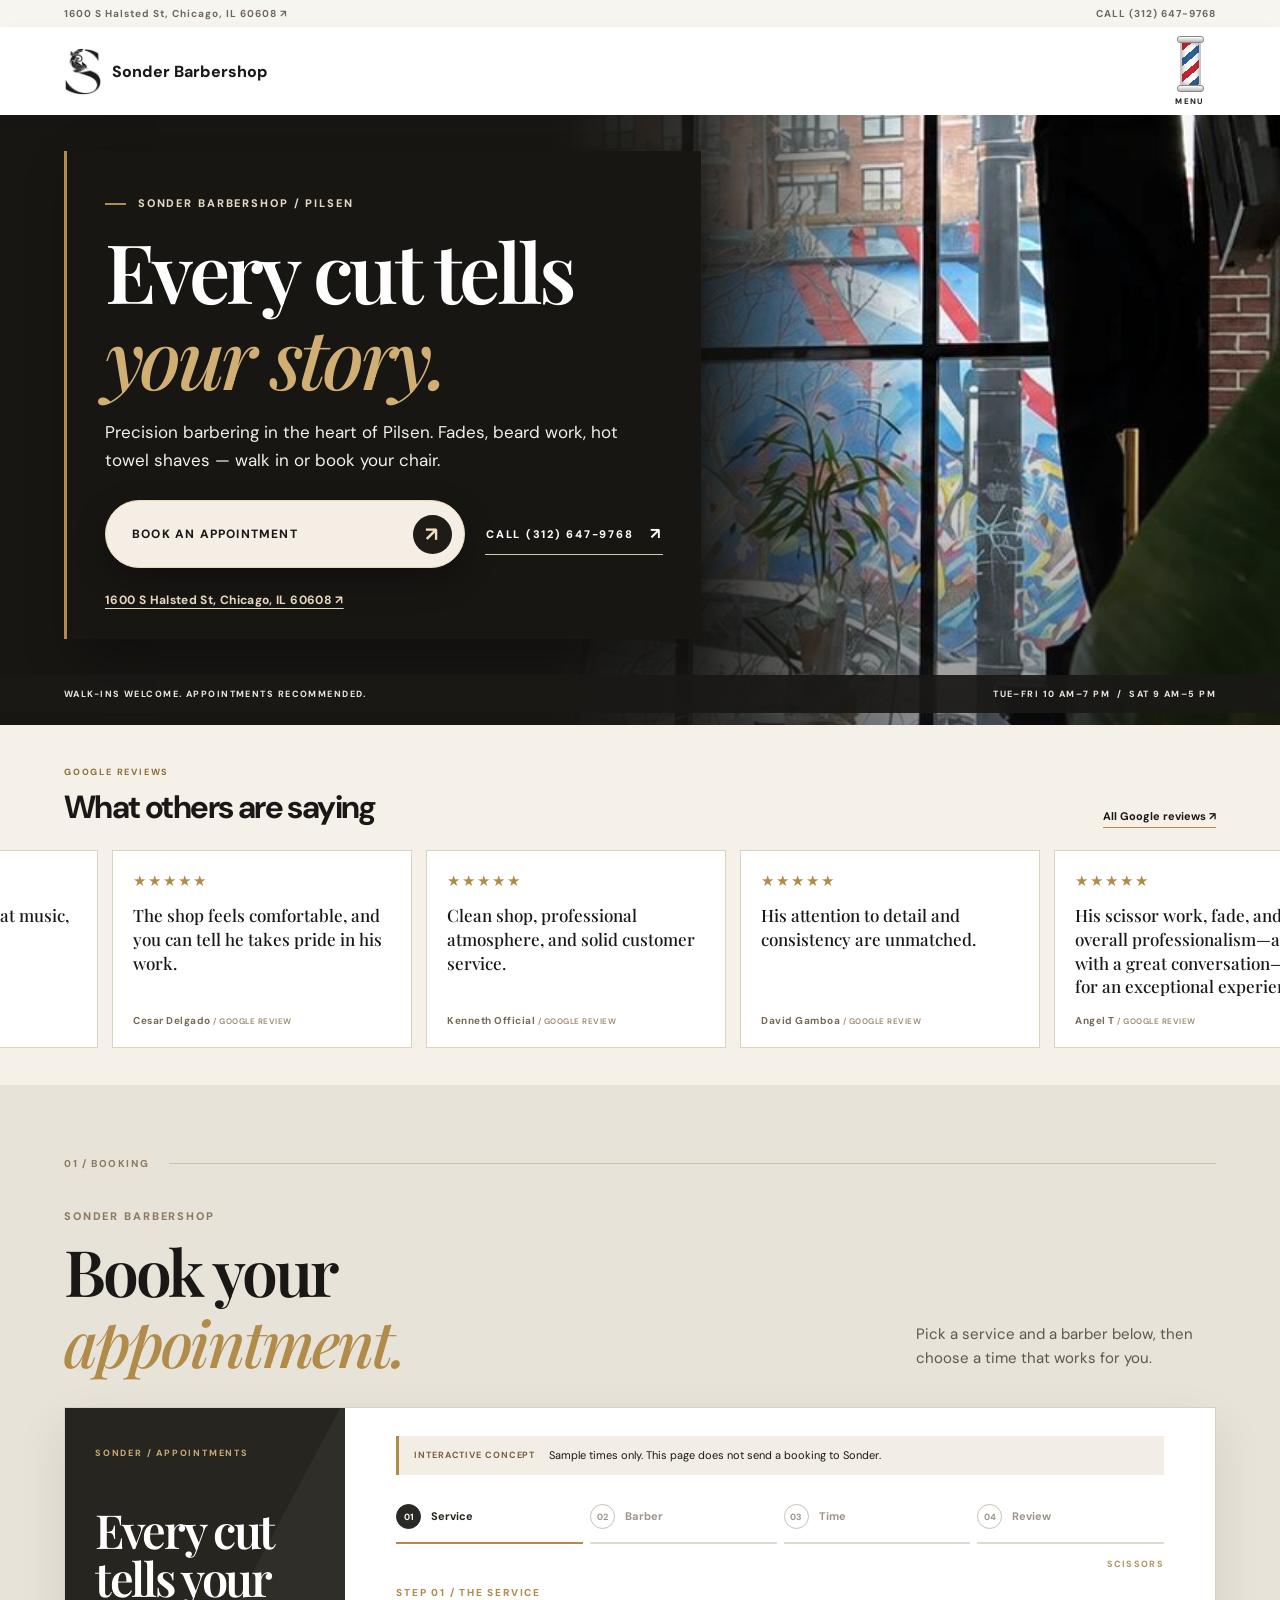
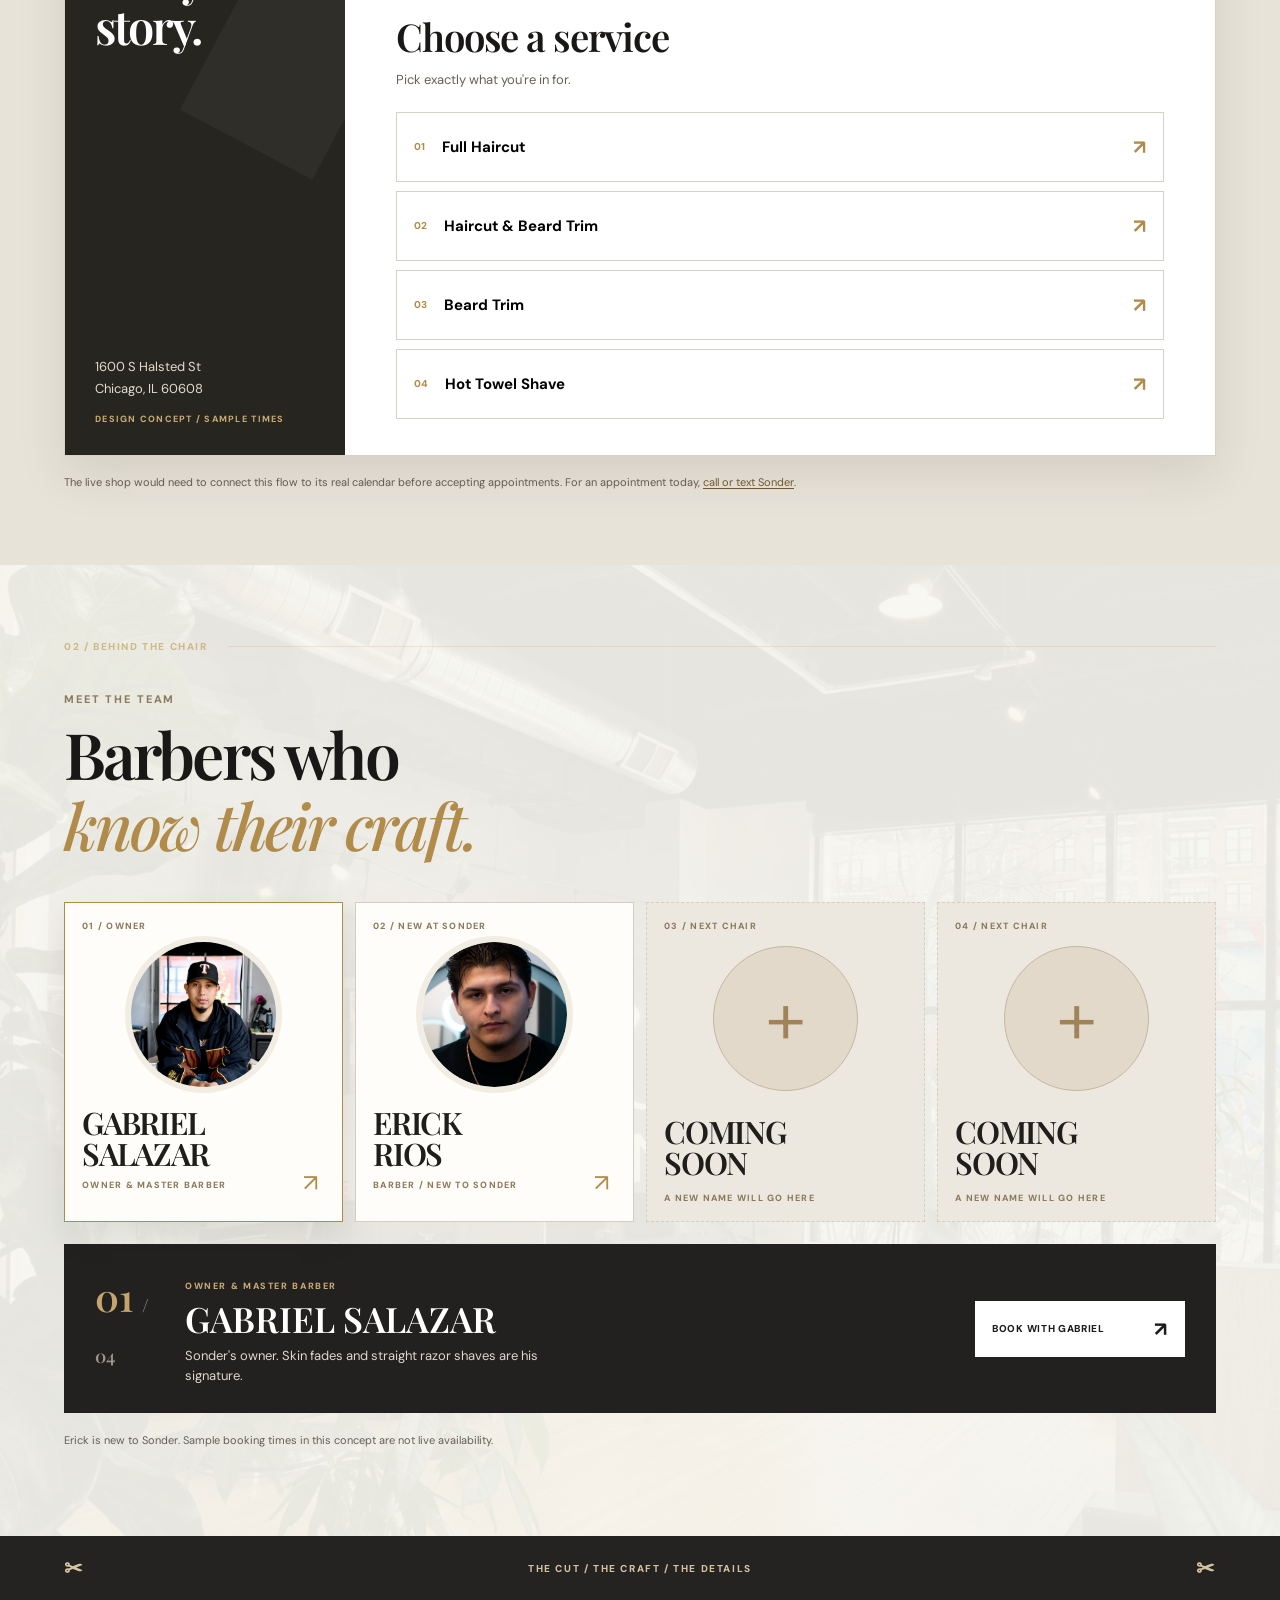
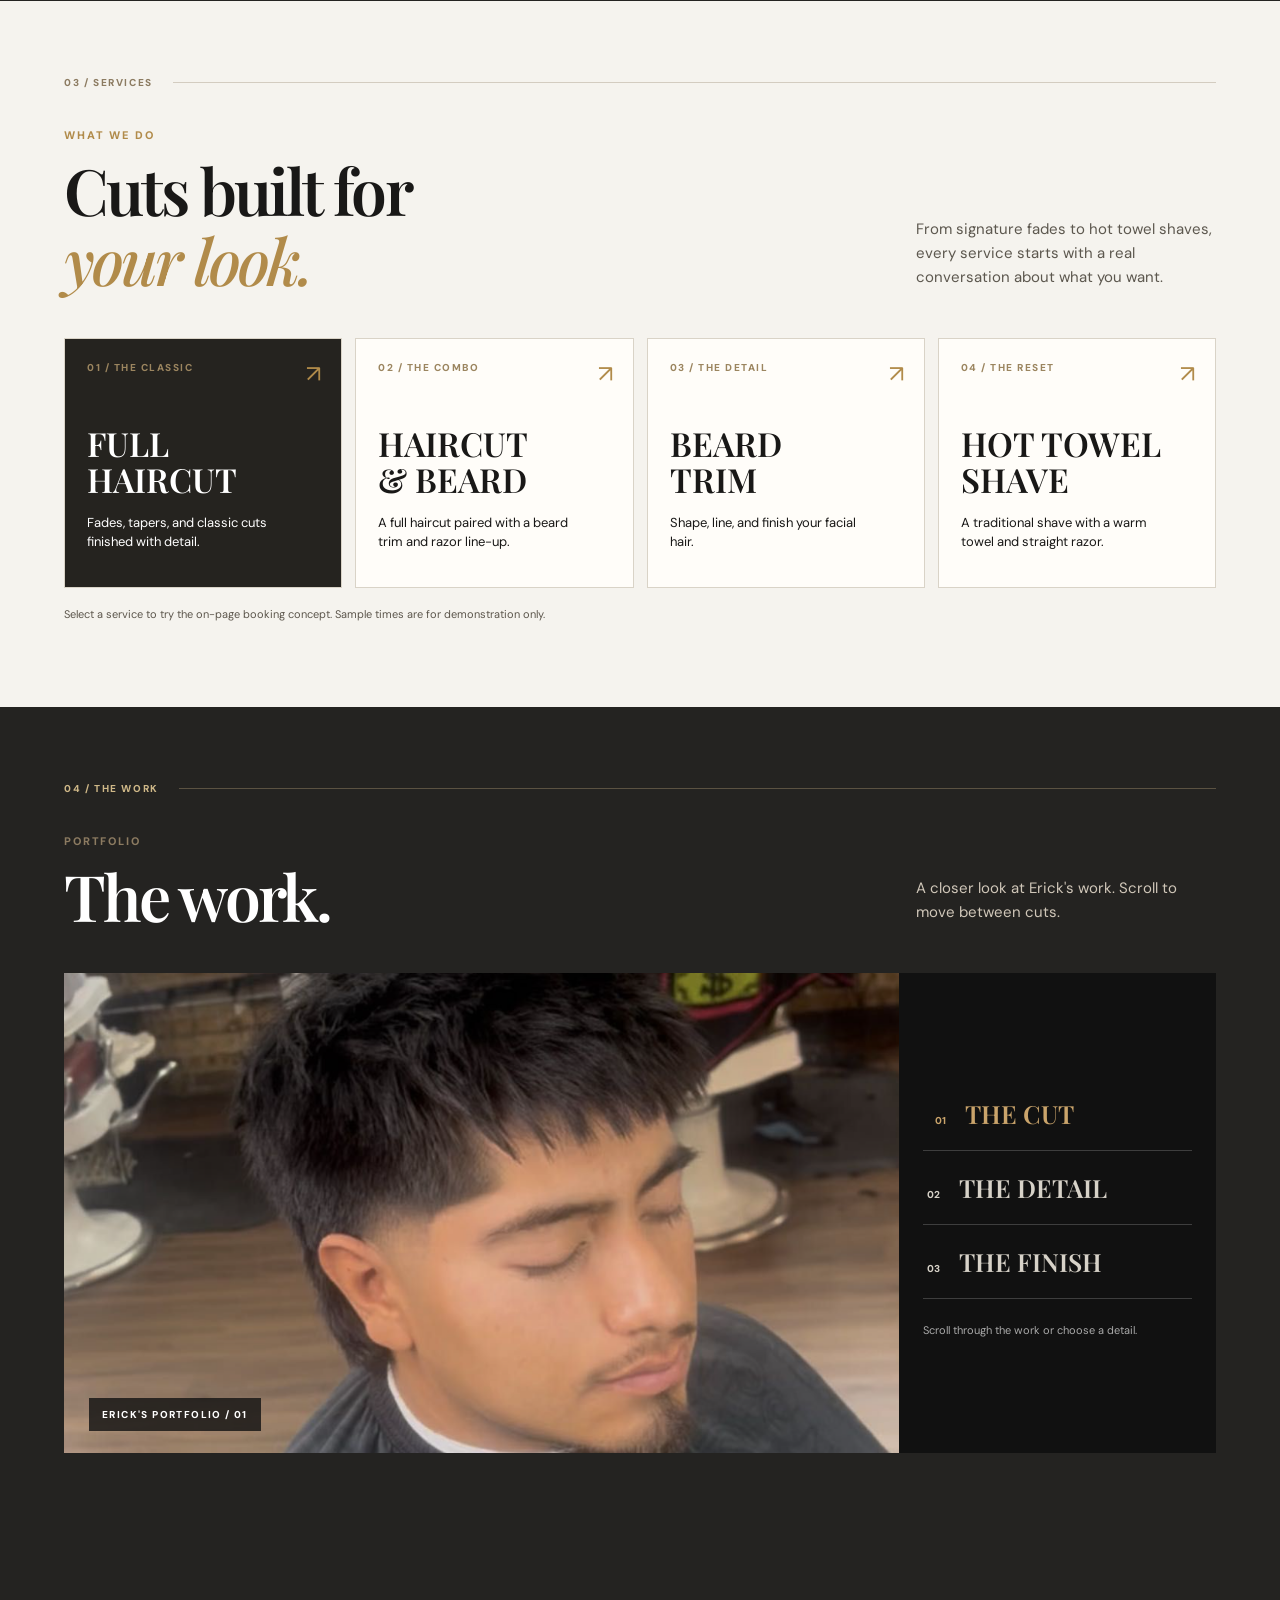
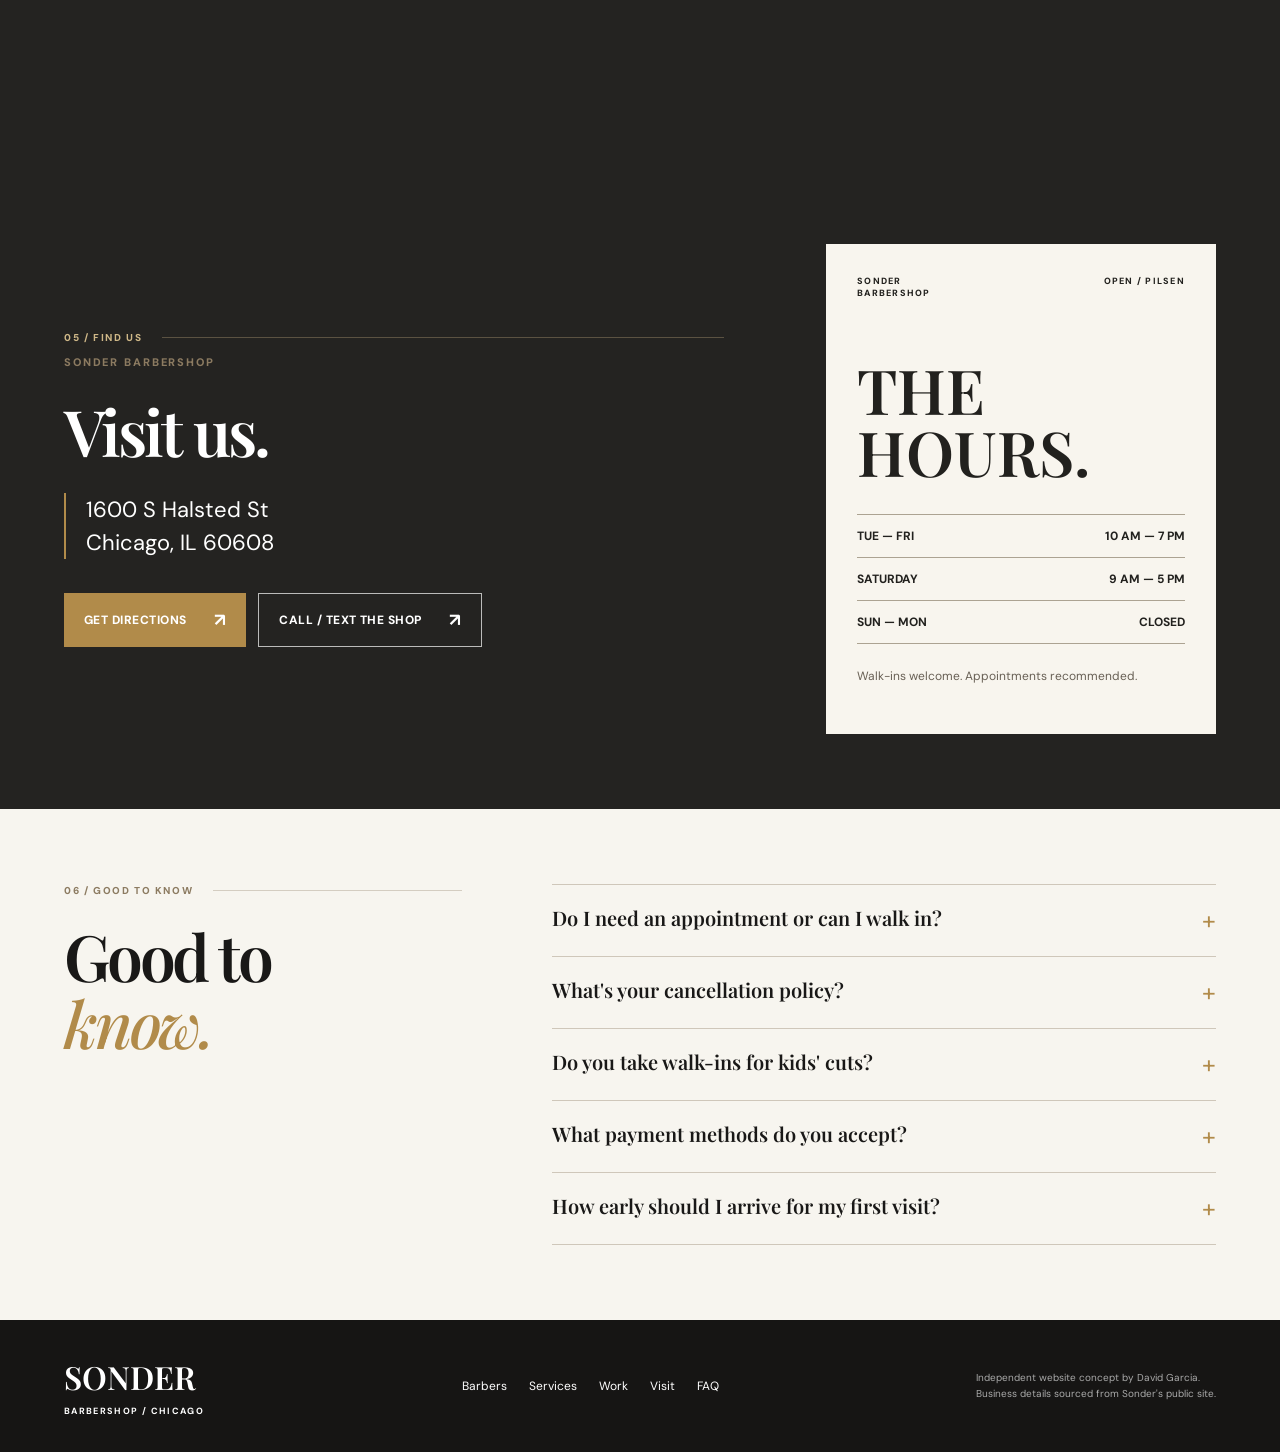
==== commit 6f840da5: "Clarify Sonder hero booking and contact" ====
--- a/index.html
+++ b/index.html
@@ -4,17 +4,17 @@
 <meta charset="utf-8">
 <meta name="viewport" content="width=device-width,initial-scale=1">
 <meta name="theme-color" content="#171717">
-<meta name="description" content="Sonder Barbershop website concept for Pilsen, Chicago. Meet the barbers and try the on-page booking experience.">
-<title>Sonder Barbershop | Pilsen, Chicago | Website Concept</title>
+<meta name="description" content="Sonder Barbershop in Pilsen, Chicago. Explore the team, services, and appointment experience.">
+<title>Sonder Barbershop | Pilsen, Chicago</title>
 <link rel="preconnect" href="https://fonts.googleapis.com">
 <link rel="preconnect" href="https://fonts.gstatic.com" crossorigin>
 <link href="https://fonts.googleapis.com/css2?family=DM+Sans:wght@400;500;600;700;800&family=Playfair+Display:ital,wght@0,500;0,600;0,700;1,500;1,600&display=swap" rel="stylesheet">
-<link rel="stylesheet" href="styles.css">
+<link rel="stylesheet" href="styles.css?v=hero-contact-1">
 <script defer src="main.js"></script>
 </head>
 <body>
 <a class="skip" href="#main">Skip to content</a>
-<div class="concept-bar"><span>SONDER / PILSEN, CHICAGO</span><span>INDEPENDENT WEBSITE CONCEPT FOR THE SHOP</span></div>
+<div class="concept-bar"><a href="https://www.google.com/maps/search/?api=1&amp;query=1600+S+Halsted+St+Chicago+IL+60608" target="_blank" rel="noopener noreferrer">1600 S Halsted St, Chicago, IL 60608 &#8599;</a><a href="tel:+13126479768">CALL (312) 647-9768</a></div>
 <header class="site-header">
 <a class="brand" href="#top" aria-label="Sonder Barbershop home"><img class="brand-logo" src="assets/sonder-logo.png" alt=""><span>Sonder Barbershop</span></a>
 <button class="pole-toggle" type="button" aria-label="Open menu" aria-expanded="false" aria-controls="pole-menu"><span class="pole-cap"></span><span class="pole-shaft"></span><span class="pole-cap"></span><small>MENU</small></button>
@@ -33,14 +33,15 @@
 <div class="hero-geometry" aria-hidden="true"><span></span><span></span><span></span></div>
 <div class="hero-inner">
 <div class="hero-copy">
-<p class="eyebrow"><span class="red-block"></span> PILSEN / CHICAGO / 1600 S HALSTED</p>
+<p class="eyebrow"><span class="red-block"></span> SONDER BARBERSHOP / PILSEN</p>
 <h1>Every cut tells<br><em>your story.</em></h1>
 <p class="hero-description">Precision barbering in the heart of Pilsen. Fades, beard work, hot towel shaves &mdash; walk in or book your chair.</p>
-<div class="hero-actions"><a class="action action-book" href="#booking">BOOK AN APPOINTMENT <b>&#8599;</b></a><a class="action action-ghost" href="#barbers">MEET THE TEAM <b>&#8599;</b></a></div>
+<div class="hero-actions"><a class="action action-book" href="#booking">BOOK AN APPOINTMENT <b>&#8599;</b></a><a class="action action-ghost" href="tel:+13126479768">CALL (312) 647-9768 <b>&#8599;</b></a></div>
+<a class="hero-address" href="https://www.google.com/maps/search/?api=1&amp;query=1600+S+Halsted+St+Chicago+IL+60608" target="_blank" rel="noopener noreferrer">1600 S Halsted St, Chicago, IL 60608 &#8599;</a>
 </div>
 <div class="hero-portrait" aria-hidden="true"></div>
 </div>
-<div class="hero-baseline"><span>WALK-INS WELCOME. APPOINTMENTS RECOMMENDED.</span><span>SCROLL / EXPLORE &#8595;</span></div>
+<div class="hero-baseline"><span>WALK-INS WELCOME. APPOINTMENTS RECOMMENDED.</span><span>TUE&ndash;FRI 10 AM&ndash;7 PM &nbsp;/&nbsp; SAT 9 AM&ndash;5 PM</span></div>
 </section>
 <section class="reviews" aria-labelledby="reviews-title"><div class="reviews-head"><div><span>GOOGLE REVIEWS</span><h2 id="reviews-title">What others are saying</h2></div><div class="review-source-links"><a href="https://www.google.com/search?q=sonder+barber+shop+chicago+reviews#lrd=0x880e2d0a1eb3fd8f:0x44888324107a9f97,1,,,," target="_blank" rel="noopener noreferrer">All Google reviews &#8599;</a></div></div><div class="reviews-window" tabindex="0" role="region" aria-label="Google reviews. Scroll left or right to browse; automatic movement resumes after interaction."><div class="reviews-track" id="reviews-track"></div></div></section>
 <section class="booking-section" id="booking">
--- a/styles.css
+++ b/styles.css
@@ -95,3 +95,35 @@
 
 /* The review wheel uses native scrolling so it can be driven by mouse, trackpad, touch, or keyboard. */
 .reviews-window{overflow-x:auto;overflow-y:hidden;scrollbar-width:thin;scrollbar-color:#b29565 #f5f1e9;overscroll-behavior-inline:contain;touch-action:pan-x}.reviews-track{animation:none}.review-card{flex:none}
+
+/* Make the first screen usable without letting the photo's wall lettering cross the headline. */
+.concept-bar{gap:16px;font-size:10px;letter-spacing:.1em}.concept-bar a{text-decoration:none;color:inherit}.concept-bar a:hover{text-decoration:underline;text-underline-offset:3px}
+.hero:before{background:linear-gradient(90deg,#171613 0%,#171613 54%,#171613f5 65%,#17161300 83%),linear-gradient(0deg,#1117,transparent 60%)}
+.hero-inner{align-items:center;padding-top:32px;padding-bottom:32px}
+.hero-copy{position:relative;max-width:690px;padding:34px 38px 30px;background:#171613;border-left:3px solid #b18b4d;box-shadow:15px 20px 50px #0005}
+.hero h1{font-size:clamp(58px,6.4vw,96px);margin:17px 0 18px}
+.hero-description{max-width:530px;margin:0}
+.hero-actions{margin-top:26px;gap:20px}
+.hero-actions .action-ghost{white-space:nowrap}
+.hero-address{display:inline-block;margin-top:23px;font-size:12px;line-height:1.5;font-weight:700;letter-spacing:.03em;color:#e8d8bf;text-decoration:underline;text-underline-offset:4px}
+.hero-address:hover{color:#fff}
+@media(min-width:701px){
+  .hero{background-size:auto 240%;background-position:right center}
+  .hero:before{background:linear-gradient(90deg,#171613 0%,#171613 43%,#171613da 55%,#17161300 72%),linear-gradient(0deg,#1117,transparent 60%)}
+}
+@media(min-width:1600px){.hero{background-size:auto 340%}}
+@media(max-width:700px){
+  .concept-bar{justify-content:center;flex-wrap:wrap;gap:3px 12px;padding:7px 12px;font-size:9px;text-align:center}
+  .hero{min-height:0}
+  .hero-inner{min-height:560px;padding:24px 16px}
+  .hero-copy{max-width:none;width:100%;padding:25px 22px 24px}
+  .hero h1{font-size:clamp(44px,10vw,66px)}
+  .hero-description{line-height:1.5}
+  .hero-actions{margin-top:22px}
+  .hero-address{margin-top:18px;font-size:11px}
+  .hero-baseline{gap:8px;flex-wrap:wrap}
+}
+@media(max-width:450px){
+  .hero-inner{min-height:560px}
+  .hero-actions .action-ghost{white-space:normal}
+}
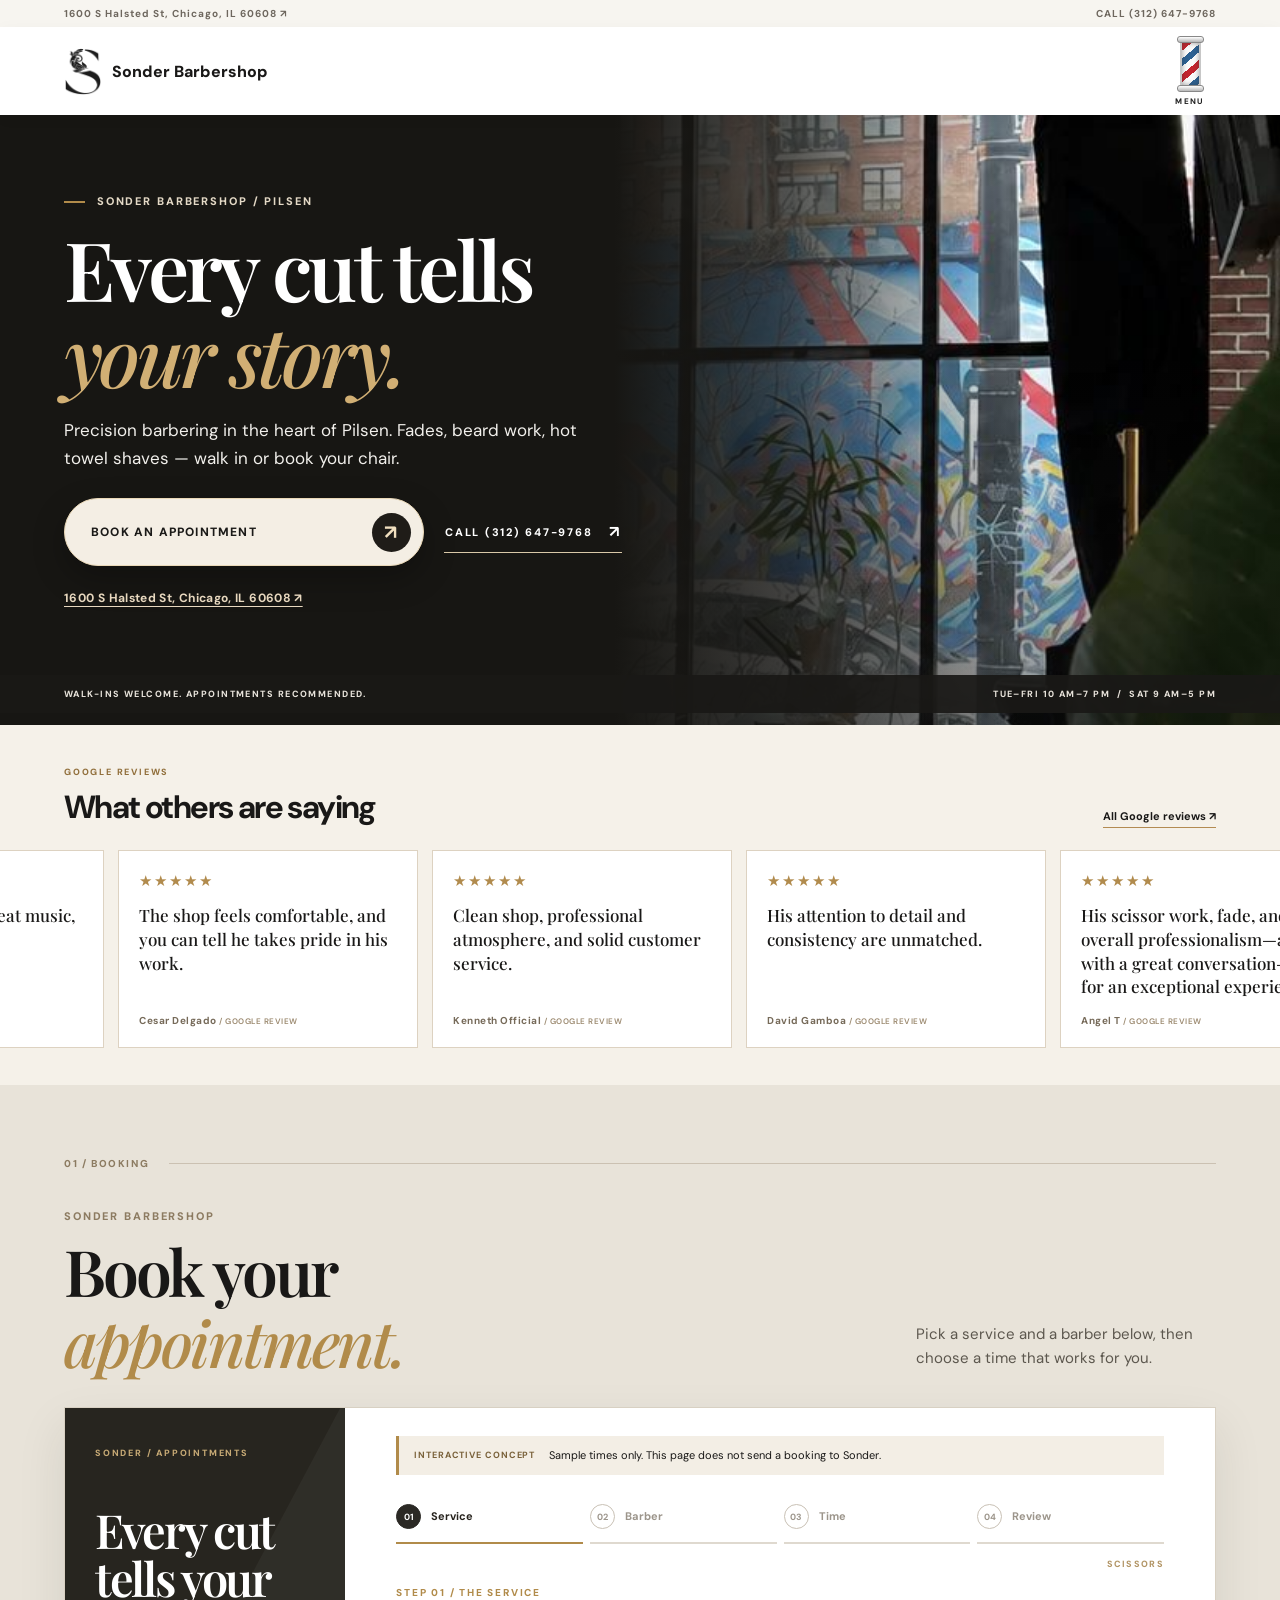
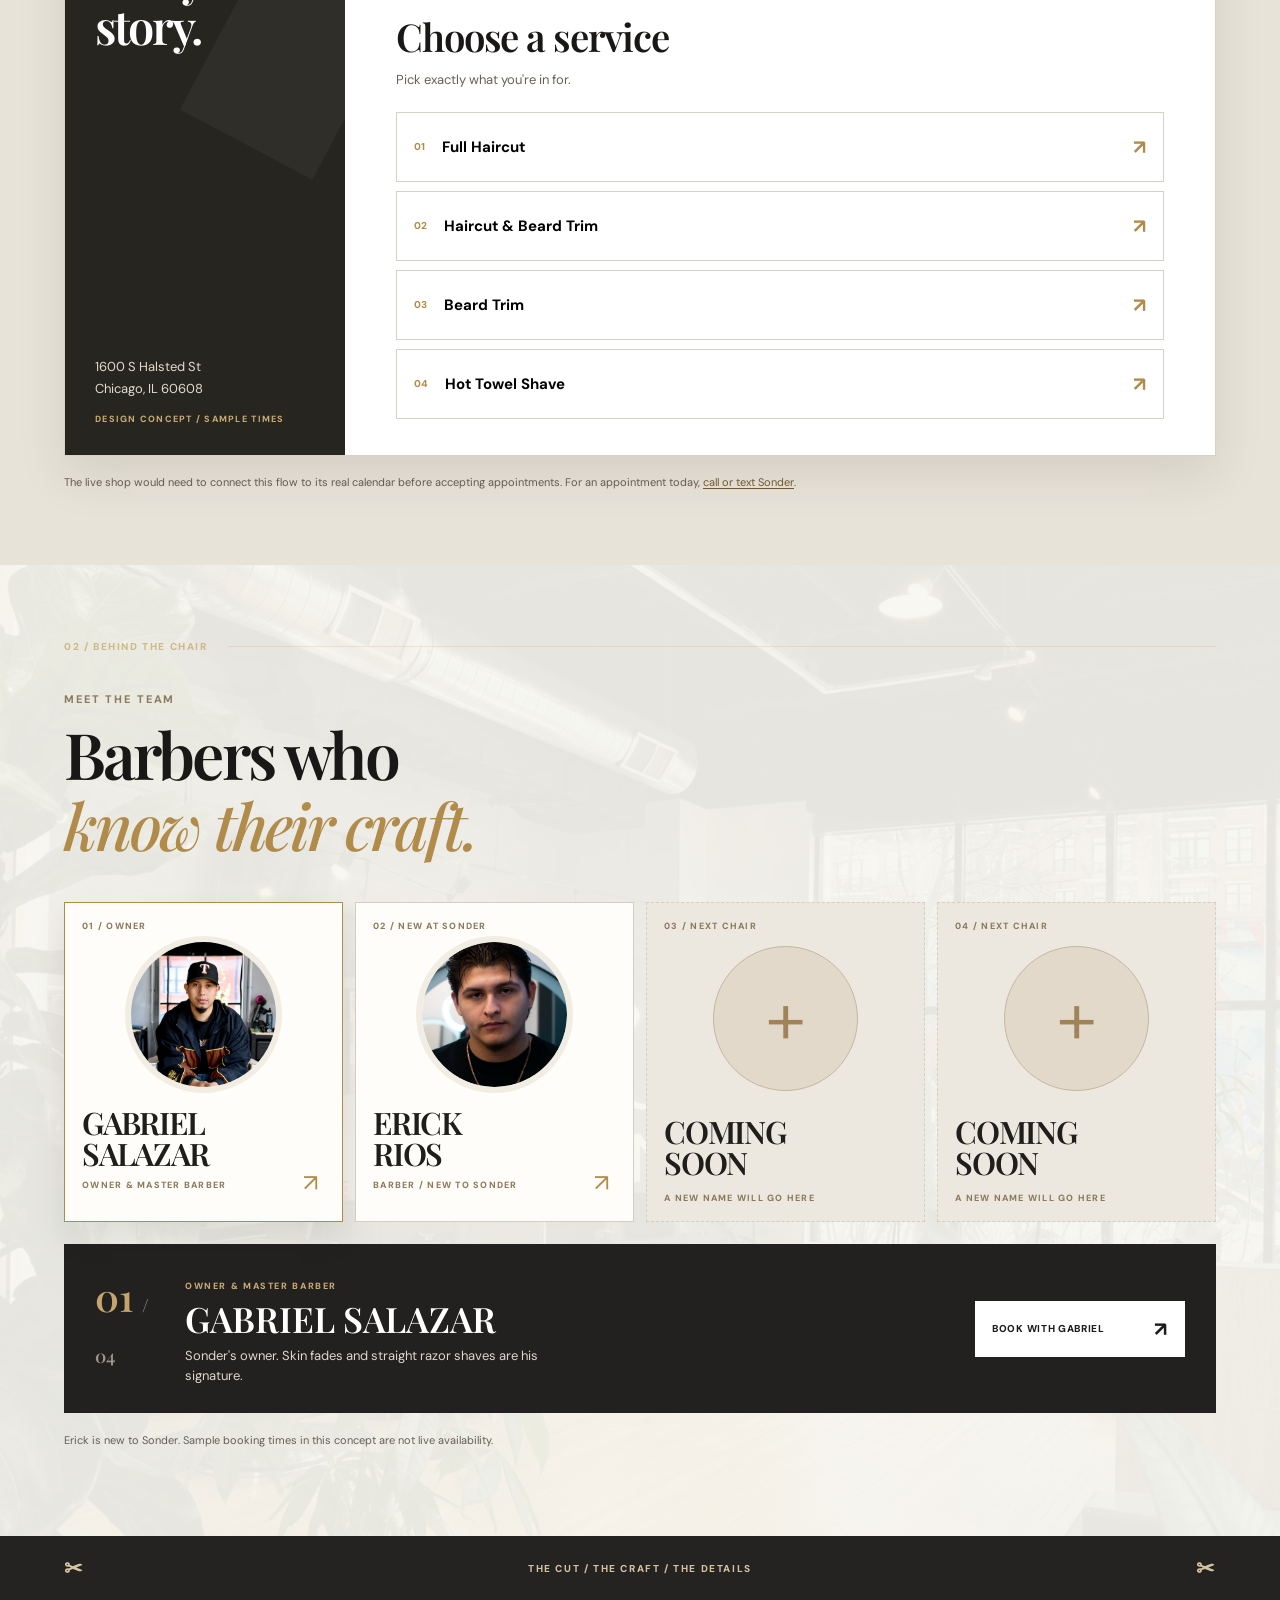
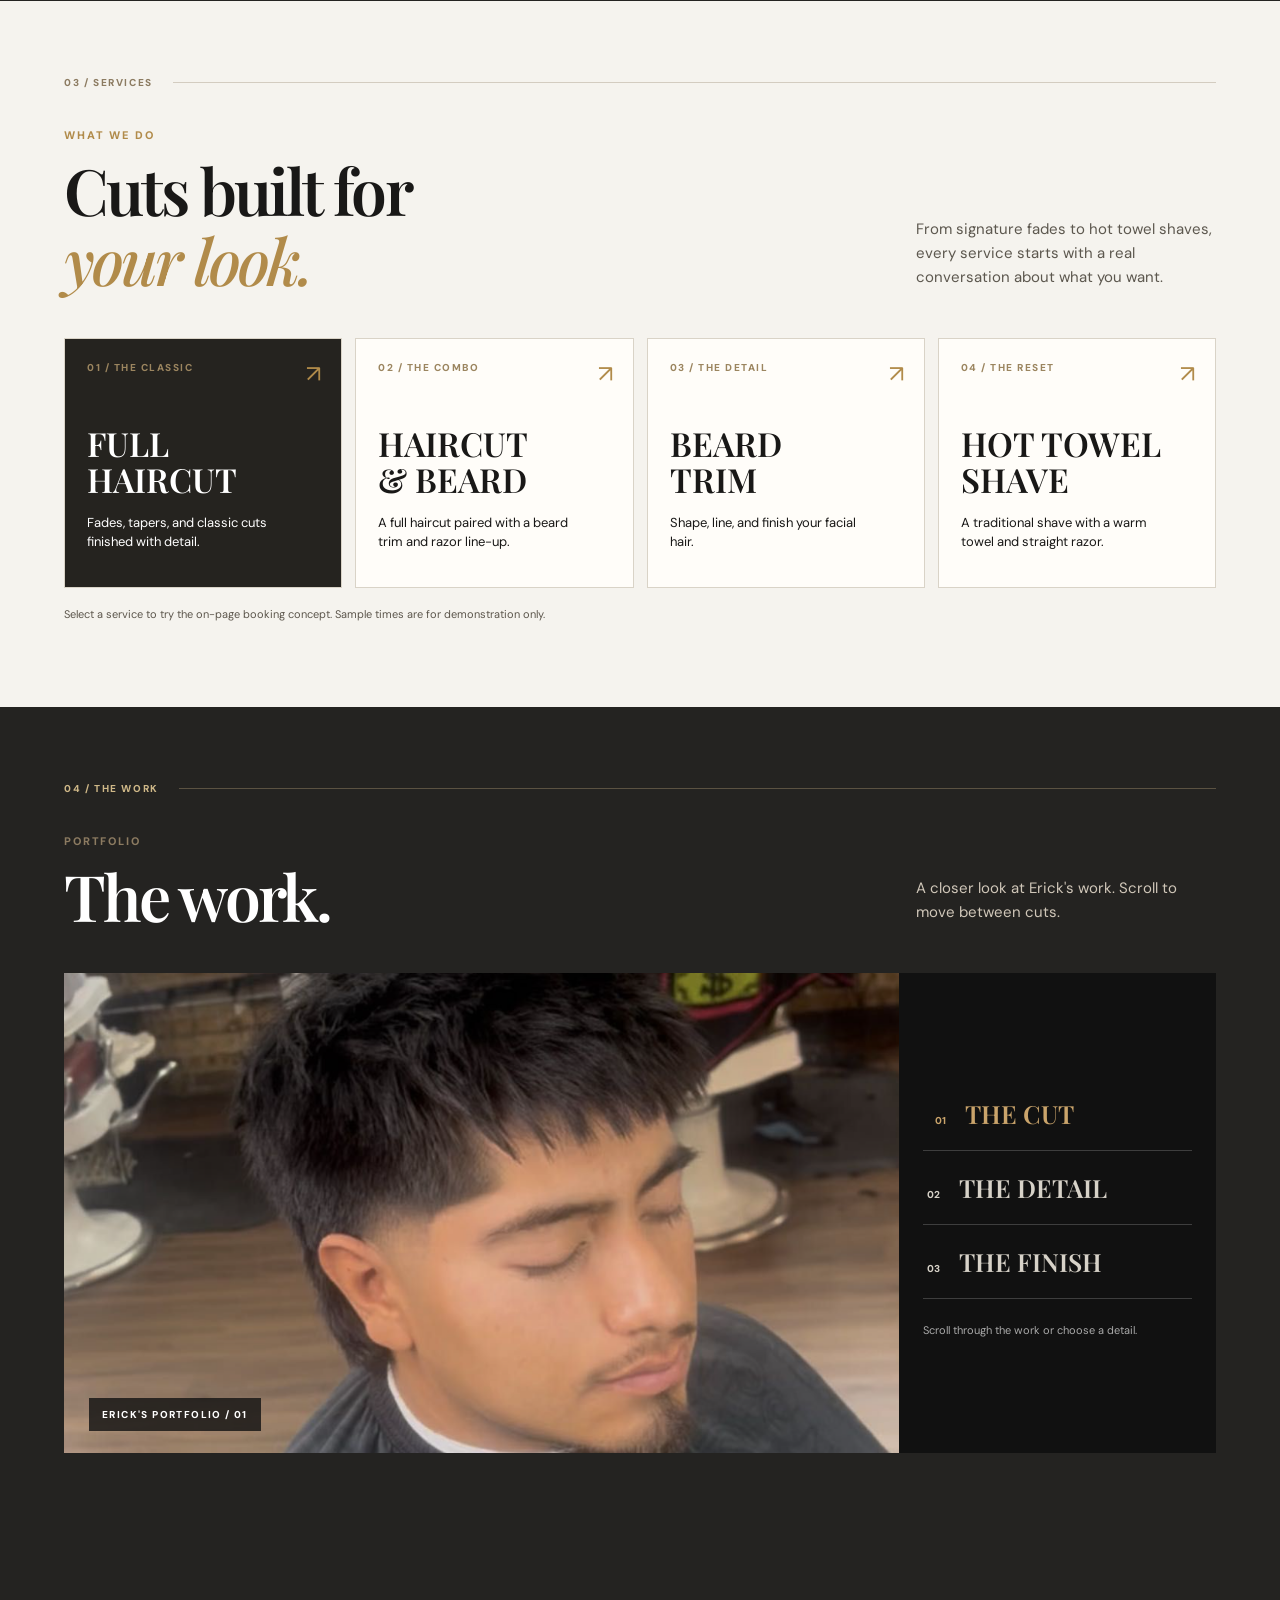
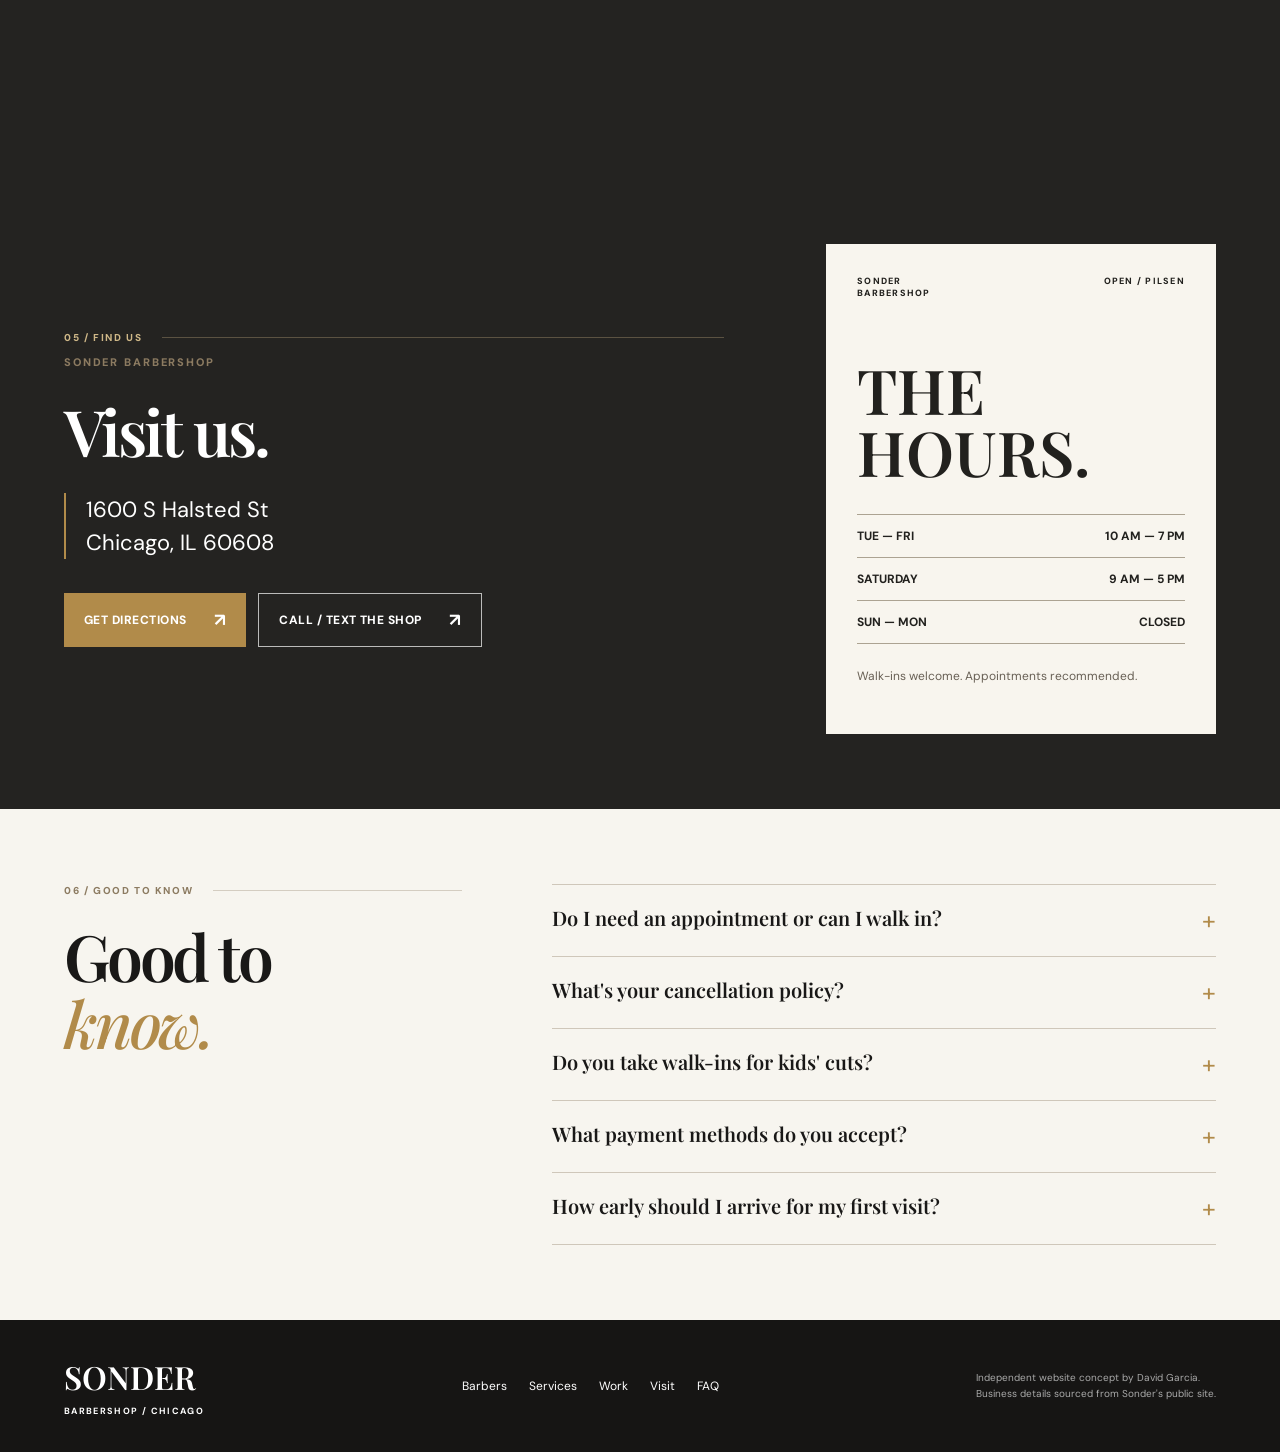
==== commit d4996993: "Blend Sonder hero into shop photo" ====
--- a/index.html
+++ b/index.html
@@ -9,7 +9,7 @@
 <link rel="preconnect" href="https://fonts.googleapis.com">
 <link rel="preconnect" href="https://fonts.gstatic.com" crossorigin>
 <link href="https://fonts.googleapis.com/css2?family=DM+Sans:wght@400;500;600;700;800&family=Playfair+Display:ital,wght@0,500;0,600;0,700;1,500;1,600&display=swap" rel="stylesheet">
-<link rel="stylesheet" href="styles.css?v=hero-contact-1">
+<link rel="stylesheet" href="styles.css?v=hero-fade-2">
 <script defer src="main.js"></script>
 </head>
 <body>
--- a/styles.css
+++ b/styles.css
@@ -96,11 +96,11 @@
 /* The review wheel uses native scrolling so it can be driven by mouse, trackpad, touch, or keyboard. */
 .reviews-window{overflow-x:auto;overflow-y:hidden;scrollbar-width:thin;scrollbar-color:#b29565 #f5f1e9;overscroll-behavior-inline:contain;touch-action:pan-x}.reviews-track{animation:none}.review-card{flex:none}
 
-/* Make the first screen usable without letting the photo's wall lettering cross the headline. */
+/* Keep the first-screen copy clear while blending it into the shop photograph. */
 .concept-bar{gap:16px;font-size:10px;letter-spacing:.1em}.concept-bar a{text-decoration:none;color:inherit}.concept-bar a:hover{text-decoration:underline;text-underline-offset:3px}
-.hero:before{background:linear-gradient(90deg,#171613 0%,#171613 54%,#171613f5 65%,#17161300 83%),linear-gradient(0deg,#1117,transparent 60%)}
-.hero-inner{align-items:center;padding-top:32px;padding-bottom:32px}
-.hero-copy{position:relative;max-width:690px;padding:34px 38px 30px;background:#171613;border-left:3px solid #b18b4d;box-shadow:15px 20px 50px #0005}
+.hero:before{background:linear-gradient(90deg,#171613f8 0%,#171613ee 58%,#171613b8 100%)}
+.hero-inner{max-width:none;align-items:center;padding-top:32px;padding-bottom:32px}
+.hero-copy{position:relative;min-width:0;max-width:690px;padding:0;background:none;border:0;box-shadow:none}
 .hero h1{font-size:clamp(58px,6.4vw,96px);margin:17px 0 18px}
 .hero-description{max-width:530px;margin:0}
 .hero-actions{margin-top:26px;gap:20px}
@@ -109,14 +109,14 @@
 .hero-address:hover{color:#fff}
 @media(min-width:701px){
   .hero{background-size:auto 240%;background-position:right center}
-  .hero:before{background:linear-gradient(90deg,#171613 0%,#171613 43%,#171613da 55%,#17161300 72%),linear-gradient(0deg,#1117,transparent 60%)}
+  .hero:before{background:linear-gradient(90deg,#171613 0%,#171613 48%,#171613b8 62%,#17161300 80%),linear-gradient(0deg,#1117,transparent 60%)}
 }
 @media(min-width:1600px){.hero{background-size:auto 340%}}
 @media(max-width:700px){
   .concept-bar{justify-content:center;flex-wrap:wrap;gap:3px 12px;padding:7px 12px;font-size:9px;text-align:center}
-  .hero{min-height:0}
-  .hero-inner{min-height:560px;padding:24px 16px}
-  .hero-copy{max-width:none;width:100%;padding:25px 22px 24px}
+  .hero{min-height:0;background-position:right center}
+  .hero-inner{min-height:560px;padding:32px 24px}
+  .hero-copy{max-width:none;width:100%;padding:0}
   .hero h1{font-size:clamp(44px,10vw,66px)}
   .hero-description{line-height:1.5}
   .hero-actions{margin-top:22px}
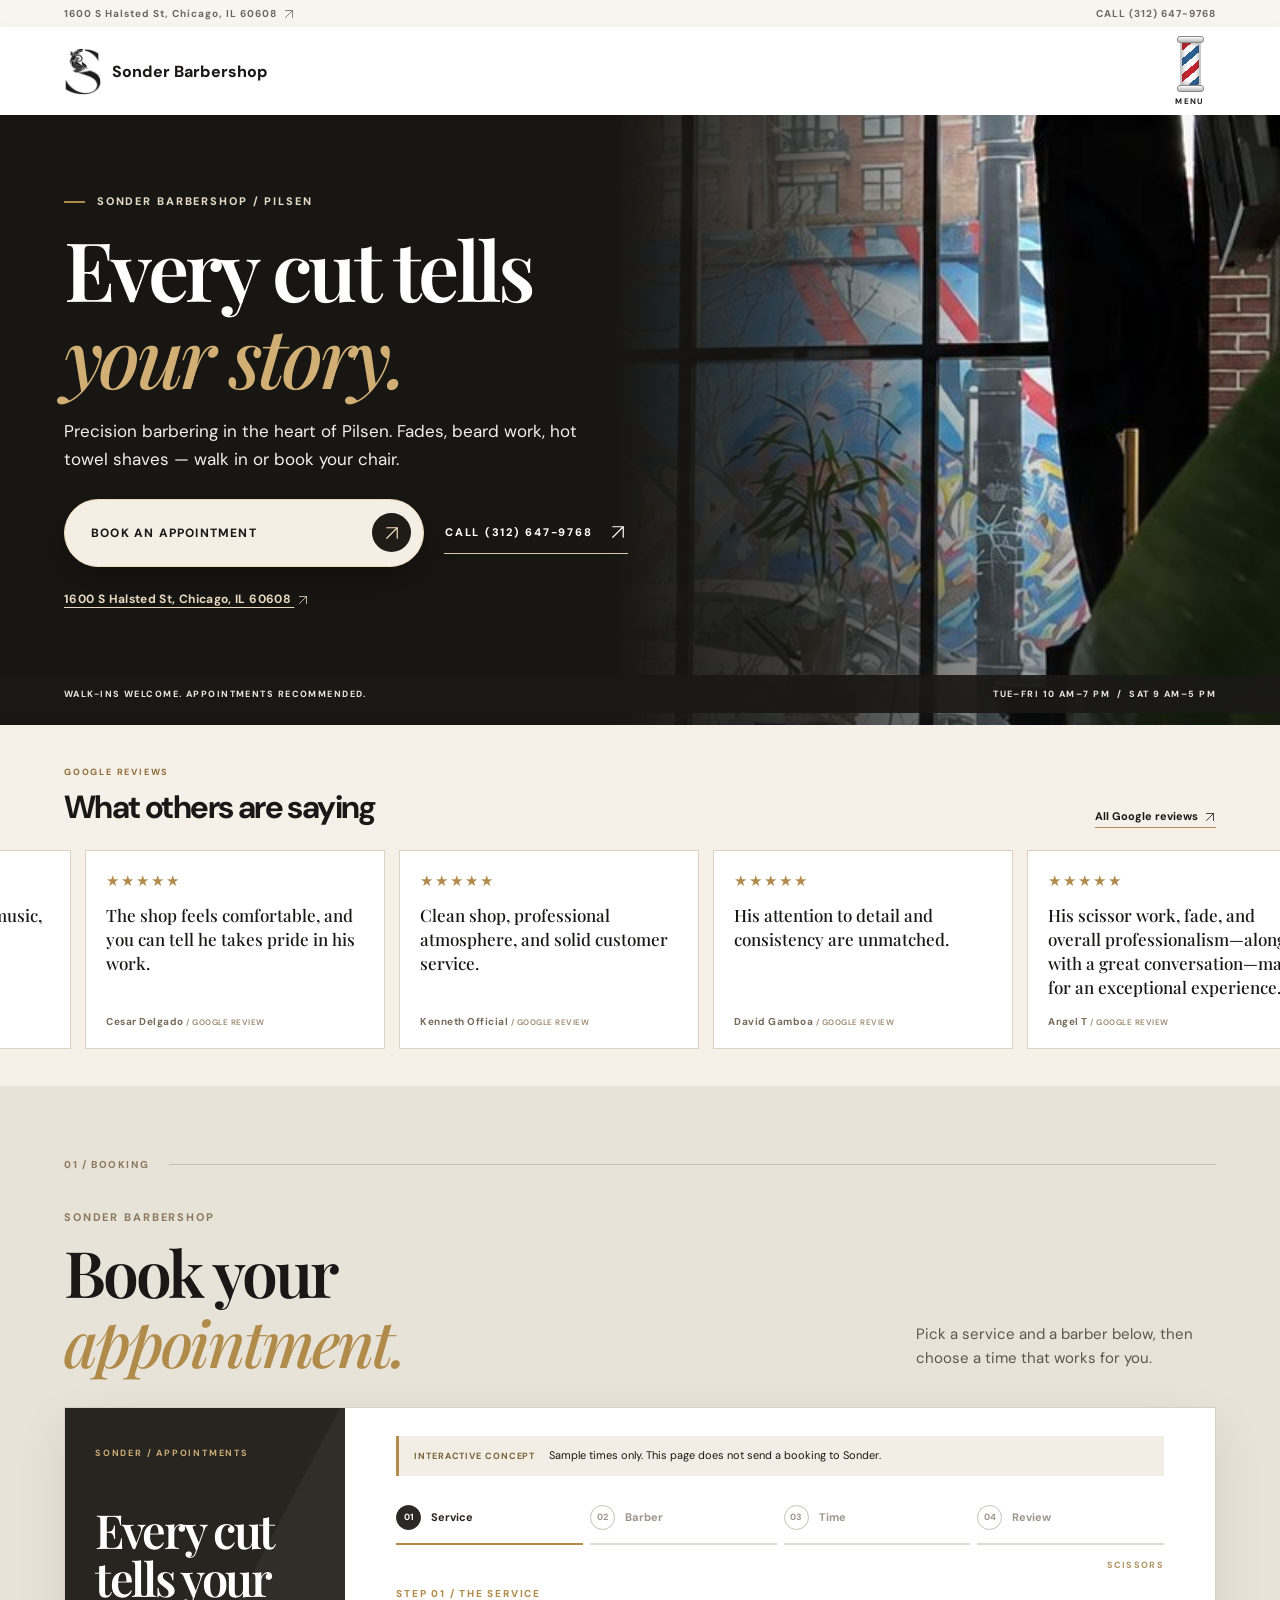
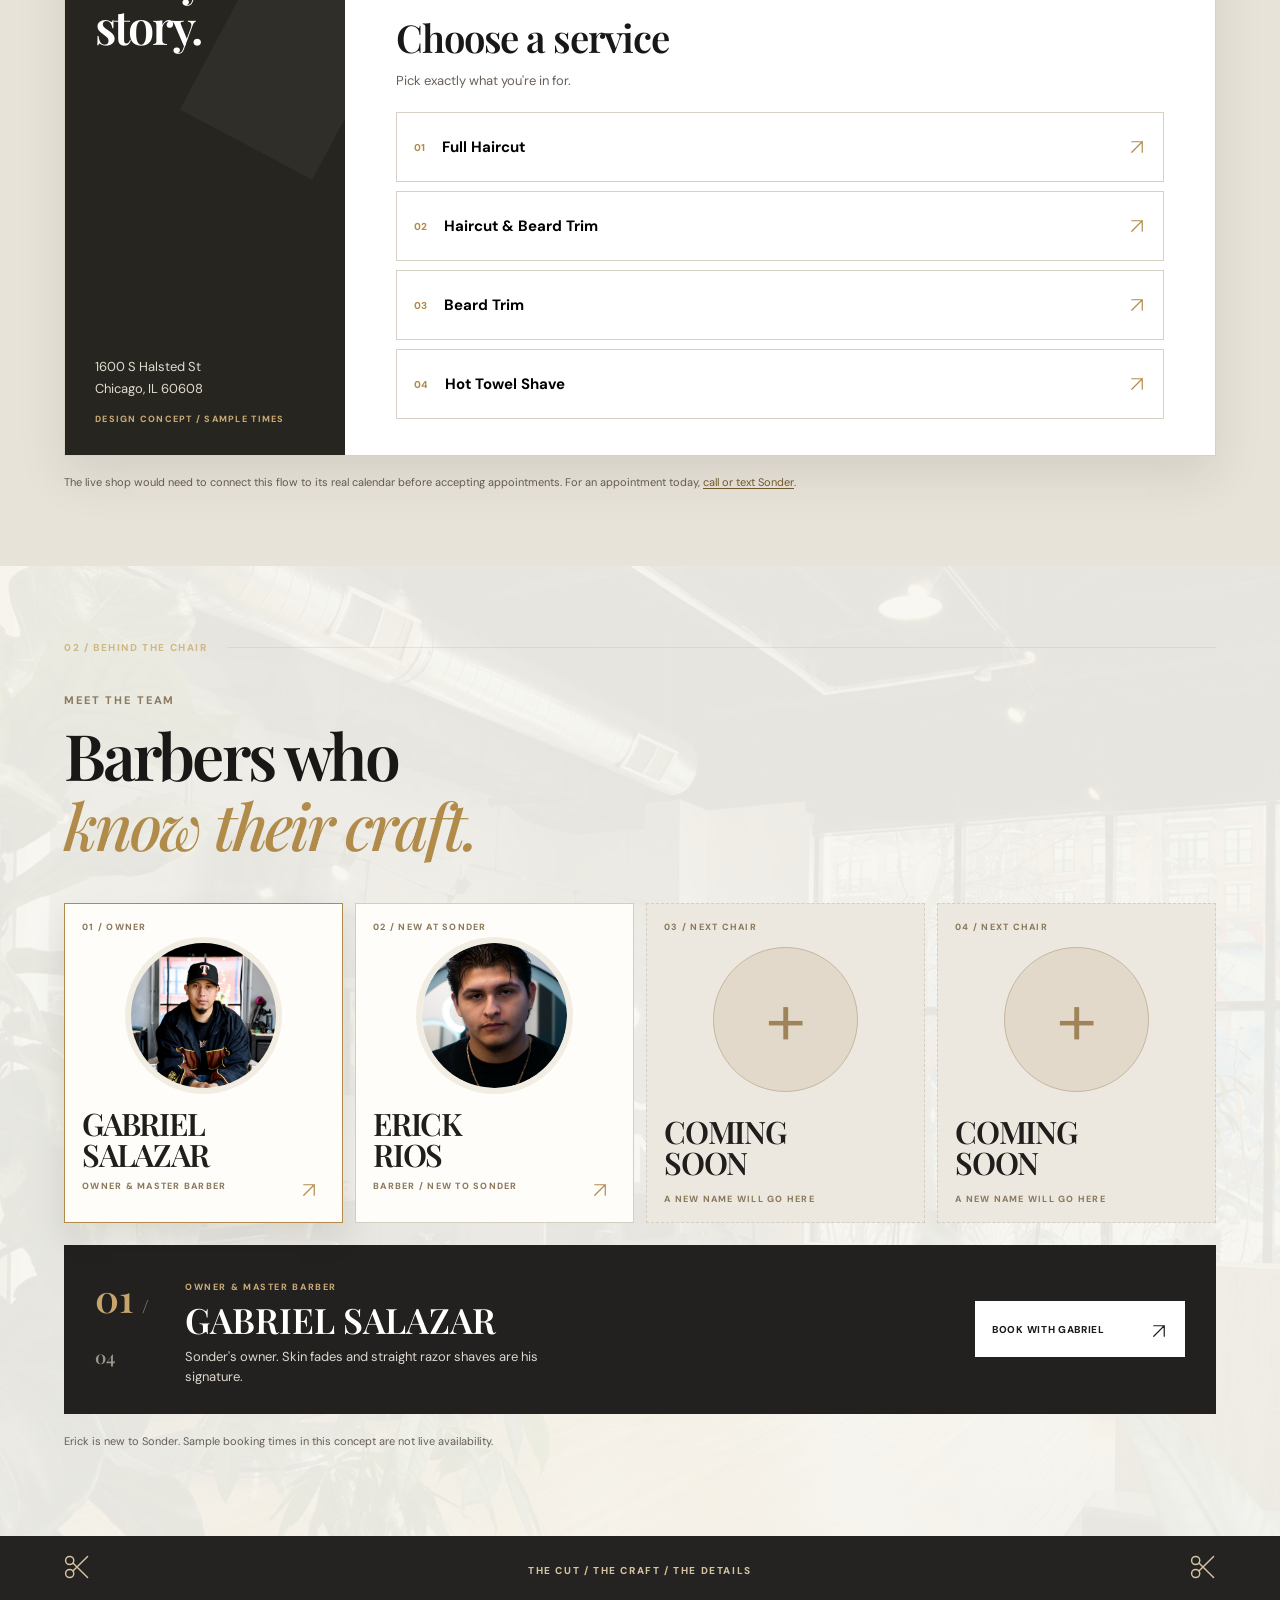
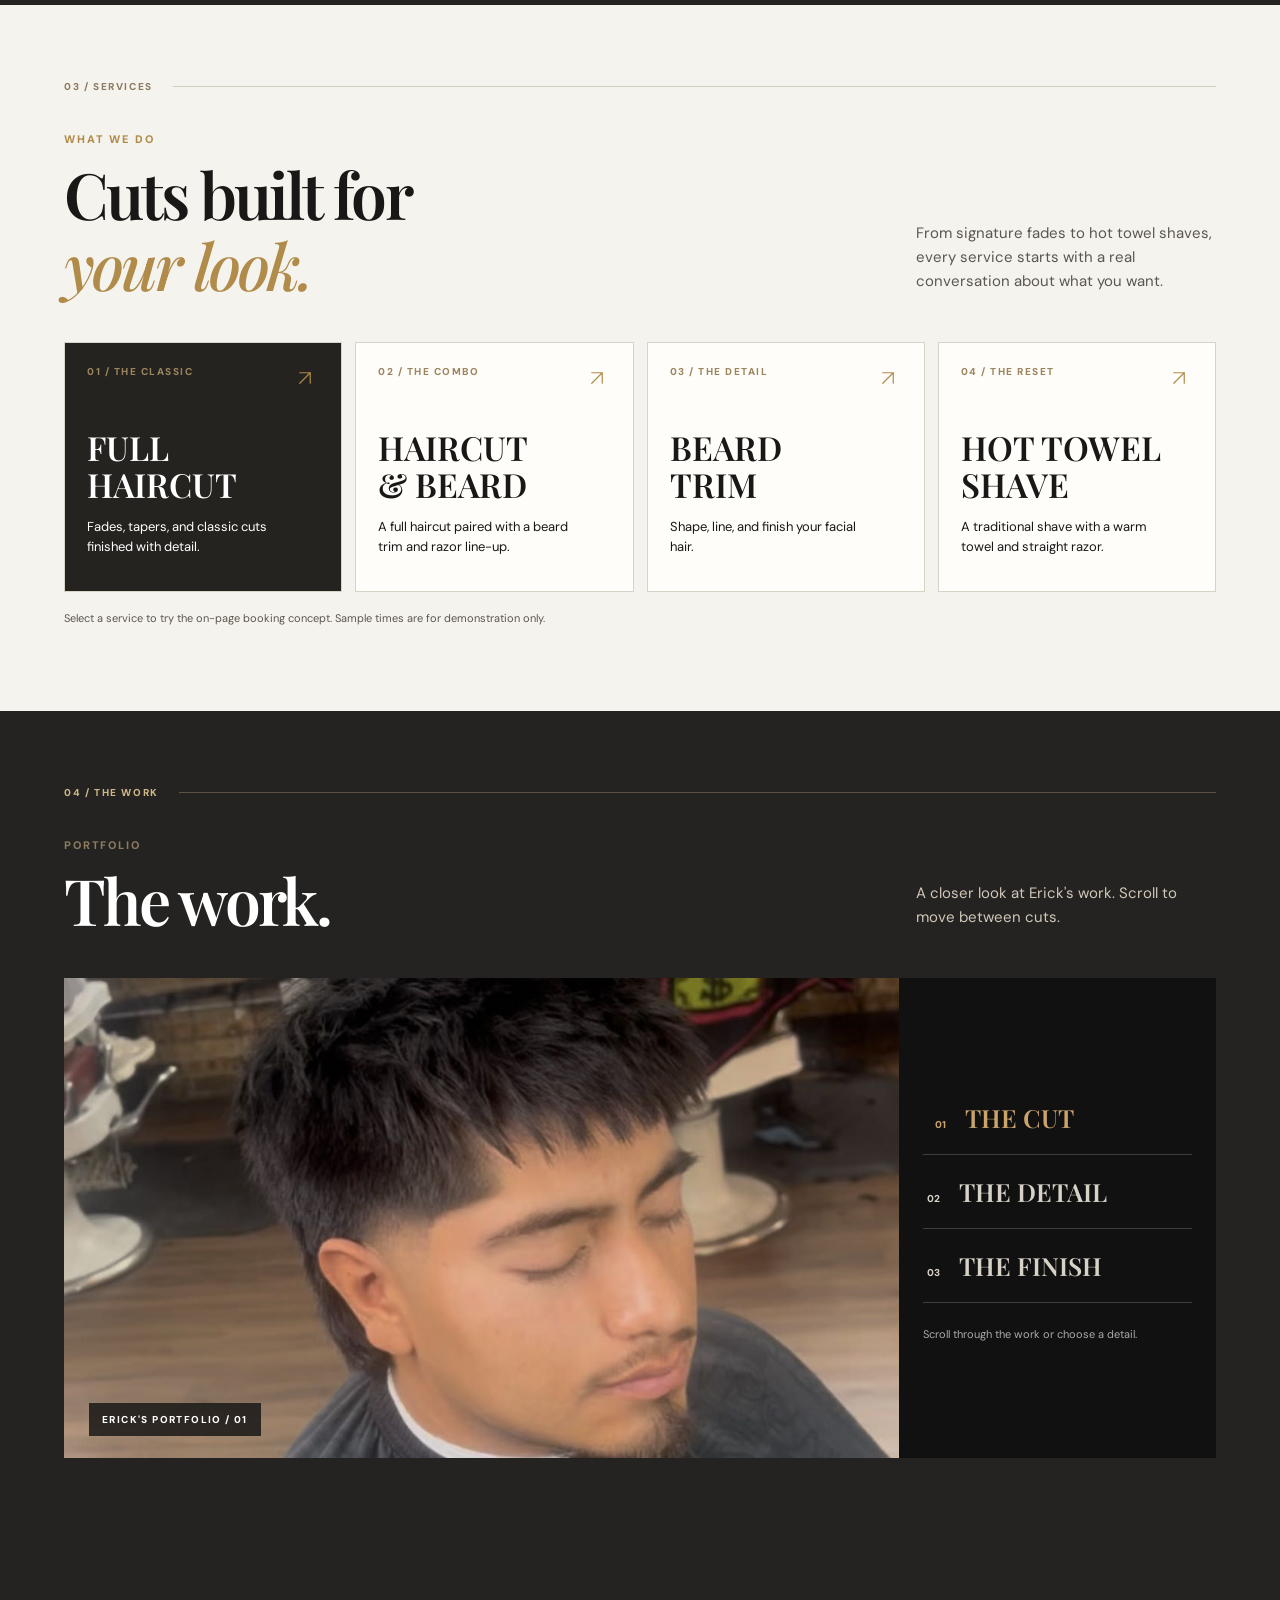
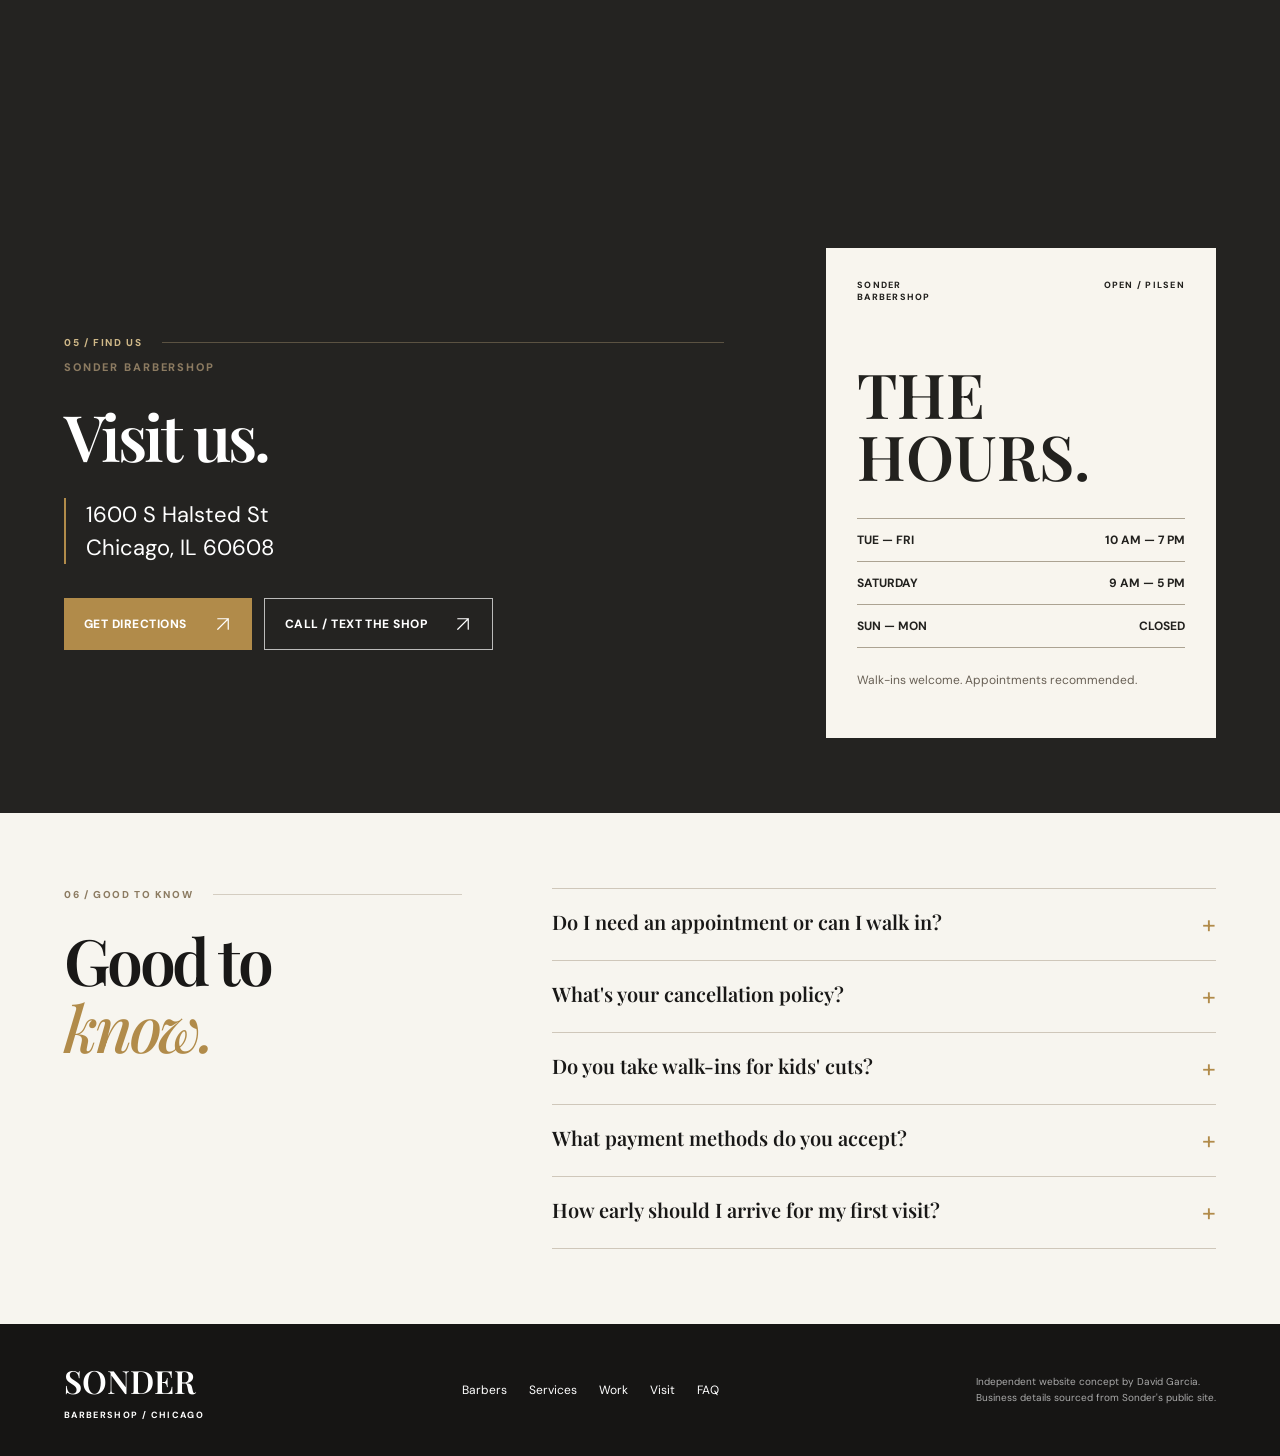
==== commit af041d53: "Polish mobile layout and replace emoji arrows with vector icons" ====
--- a/index.html
+++ b/index.html
@@ -9,23 +9,23 @@
 <link rel="preconnect" href="https://fonts.googleapis.com">
 <link rel="preconnect" href="https://fonts.gstatic.com" crossorigin>
 <link href="https://fonts.googleapis.com/css2?family=DM+Sans:wght@400;500;600;700;800&family=Playfair+Display:ital,wght@0,500;0,600;0,700;1,500;1,600&display=swap" rel="stylesheet">
-<link rel="stylesheet" href="styles.css?v=hero-fade-2">
-<script defer src="main.js"></script>
+<link rel="stylesheet" href="styles.css?v=mobile-polish-1">
+<script defer src="main.js?v=mobile-polish-1"></script>
 </head>
 <body>
 <a class="skip" href="#main">Skip to content</a>
-<div class="concept-bar"><a href="https://www.google.com/maps/search/?api=1&amp;query=1600+S+Halsted+St+Chicago+IL+60608" target="_blank" rel="noopener noreferrer">1600 S Halsted St, Chicago, IL 60608 &#8599;</a><a href="tel:+13126479768">CALL (312) 647-9768</a></div>
+<div class="concept-bar"><a href="https://www.google.com/maps/search/?api=1&amp;query=1600+S+Halsted+St+Chicago+IL+60608" target="_blank" rel="noopener noreferrer">1600 S Halsted St, Chicago, IL 60608 <svg class="ui-arrow" viewBox="0 0 24 24" aria-hidden="true" focusable="false"><path d="M5 19 19 5M5 5h14v14"/></svg></a><a href="tel:+13126479768">CALL (312) 647-9768</a></div>
 <header class="site-header">
 <a class="brand" href="#top" aria-label="Sonder Barbershop home"><img class="brand-logo" src="assets/sonder-logo.png" alt=""><span>Sonder Barbershop</span></a>
 <button class="pole-toggle" type="button" aria-label="Open menu" aria-expanded="false" aria-controls="pole-menu"><span class="pole-cap"></span><span class="pole-shaft"></span><span class="pole-cap"></span><small>MENU</small></button>
 </header>
 <nav class="pole-menu" id="pole-menu" aria-label="Barber pole menu" inert>
 <p class="menu-kicker">THE SHOP / YOUR WAY <span>///</span></p>
-<a href="#top"><span>01</span>Home <b>&#8599;</b></a>
-<a href="#barbers"><span>02</span>About / Team <b>&#8599;</b></a>
-<a href="#services"><span>03</span>Services <b>&#8599;</b></a>
-<a href="#work"><span>04</span>Work <b>&#8599;</b></a>
-<a href="#booking"><span>05</span>Book <b>&#8599;</b></a><a href="#visit"><span>06</span>Visit us <b>&#8599;</b></a>
+<a href="#top"><span>01</span>Home <b><svg class="ui-arrow" viewBox="0 0 24 24" aria-hidden="true" focusable="false"><path d="M5 19 19 5M5 5h14v14"/></svg></b></a>
+<a href="#barbers"><span>02</span>About / Team <b><svg class="ui-arrow" viewBox="0 0 24 24" aria-hidden="true" focusable="false"><path d="M5 19 19 5M5 5h14v14"/></svg></b></a>
+<a href="#services"><span>03</span>Services <b><svg class="ui-arrow" viewBox="0 0 24 24" aria-hidden="true" focusable="false"><path d="M5 19 19 5M5 5h14v14"/></svg></b></a>
+<a href="#work"><span>04</span>Work <b><svg class="ui-arrow" viewBox="0 0 24 24" aria-hidden="true" focusable="false"><path d="M5 19 19 5M5 5h14v14"/></svg></b></a>
+<a href="#booking"><span>05</span>Book <b><svg class="ui-arrow" viewBox="0 0 24 24" aria-hidden="true" focusable="false"><path d="M5 19 19 5M5 5h14v14"/></svg></b></a><a href="#visit"><span>06</span>Visit us <b><svg class="ui-arrow" viewBox="0 0 24 24" aria-hidden="true" focusable="false"><path d="M5 19 19 5M5 5h14v14"/></svg></b></a>
 <div class="menu-contact">1600 S Halsted St / Chicago, IL 60608<br><a href="tel:+13126479768">(312) 647-9768</a></div>
 </nav>
 <main id="main">
@@ -36,20 +36,20 @@
 <p class="eyebrow"><span class="red-block"></span> SONDER BARBERSHOP / PILSEN</p>
 <h1>Every cut tells<br><em>your story.</em></h1>
 <p class="hero-description">Precision barbering in the heart of Pilsen. Fades, beard work, hot towel shaves &mdash; walk in or book your chair.</p>
-<div class="hero-actions"><a class="action action-book" href="#booking">BOOK AN APPOINTMENT <b>&#8599;</b></a><a class="action action-ghost" href="tel:+13126479768">CALL (312) 647-9768 <b>&#8599;</b></a></div>
-<a class="hero-address" href="https://www.google.com/maps/search/?api=1&amp;query=1600+S+Halsted+St+Chicago+IL+60608" target="_blank" rel="noopener noreferrer">1600 S Halsted St, Chicago, IL 60608 &#8599;</a>
+<div class="hero-actions"><a class="action action-book" href="#booking">BOOK AN APPOINTMENT <b><svg class="ui-arrow" viewBox="0 0 24 24" aria-hidden="true" focusable="false"><path d="M5 19 19 5M5 5h14v14"/></svg></b></a><a class="action action-ghost" href="tel:+13126479768">CALL (312) 647-9768 <b><svg class="ui-arrow" viewBox="0 0 24 24" aria-hidden="true" focusable="false"><path d="M5 19 19 5M5 5h14v14"/></svg></b></a></div>
+<a class="hero-address" href="https://www.google.com/maps/search/?api=1&amp;query=1600+S+Halsted+St+Chicago+IL+60608" target="_blank" rel="noopener noreferrer">1600 S Halsted St, Chicago, IL 60608 <svg class="ui-arrow" viewBox="0 0 24 24" aria-hidden="true" focusable="false"><path d="M5 19 19 5M5 5h14v14"/></svg></a>
 </div>
 <div class="hero-portrait" aria-hidden="true"></div>
 </div>
 <div class="hero-baseline"><span>WALK-INS WELCOME. APPOINTMENTS RECOMMENDED.</span><span>TUE&ndash;FRI 10 AM&ndash;7 PM &nbsp;/&nbsp; SAT 9 AM&ndash;5 PM</span></div>
 </section>
-<section class="reviews" aria-labelledby="reviews-title"><div class="reviews-head"><div><span>GOOGLE REVIEWS</span><h2 id="reviews-title">What others are saying</h2></div><div class="review-source-links"><a href="https://www.google.com/search?q=sonder+barber+shop+chicago+reviews#lrd=0x880e2d0a1eb3fd8f:0x44888324107a9f97,1,,,," target="_blank" rel="noopener noreferrer">All Google reviews &#8599;</a></div></div><div class="reviews-window" tabindex="0" role="region" aria-label="Google reviews. Scroll left or right to browse; automatic movement resumes after interaction."><div class="reviews-track" id="reviews-track"></div></div></section>
+<section class="reviews" aria-labelledby="reviews-title"><div class="reviews-head"><div><span>GOOGLE REVIEWS</span><h2 id="reviews-title">What others are saying</h2></div><div class="review-source-links"><a href="https://www.google.com/search?q=sonder+barber+shop+chicago+reviews#lrd=0x880e2d0a1eb3fd8f:0x44888324107a9f97,1,,,," target="_blank" rel="noopener noreferrer">All Google reviews <svg class="ui-arrow" viewBox="0 0 24 24" aria-hidden="true" focusable="false"><path d="M5 19 19 5M5 5h14v14"/></svg></a></div></div><div class="reviews-window" tabindex="0" role="region" aria-label="Google reviews. Scroll left or right to browse; automatic movement resumes after interaction."><div class="reviews-track" id="reviews-track"></div></div></section>
 <section class="booking-section" id="booking">
 <div class="section booking-inner">
 <div class="section-label"><span>01 / BOOKING</span><span class="angled-rule"></span></div>
 <div class="section-heading dark"><div><p class="kicker">SONDER BARBERSHOP</p><h2>Book your<br><em>appointment.</em></h2></div><p>Pick a service and a barber below, then choose a time that works for you.</p></div>
 <div class="booking-shell">
-<div class="booking-aside"><p class="booking-aside-label">SONDER / APPOINTMENTS</p><h3>Every cut<br>tells your<br>story.</h3><p>1600 S Halsted St<br>Chicago, IL 60608</p><span>DESIGN CONCEPT / SAMPLE TIMES</span></div>
+<div class="booking-aside"><p class="booking-aside-label">SONDER / APPOINTMENTS</p><h3>Every cut <br>tells your <br>story.</h3><p>1600 S Halsted St<br>Chicago, IL 60608</p><span>DESIGN CONCEPT / SAMPLE TIMES</span></div>
 <div class="booking-flow">
 <div class="demo-banner"><strong>INTERACTIVE CONCEPT</strong><span>Sample times only. This page does not send a booking to Sonder.</span></div>
 <ol class="booking-progress" aria-label="Booking steps"><li class="current"><span>01</span> Service</li><li><span>02</span> Barber</li><li><span>03</span> Time</li><li><span>04</span> Review</li></ol>
@@ -63,28 +63,28 @@
 <div class="section-label light"><span>02 / BEHIND THE CHAIR</span><span class="angled-rule"></span></div>
 <div class="section-heading"><div><p class="kicker">MEET THE TEAM</p><h2>Barbers who<br><em>know their craft.</em></h2></div><p></p></div>
 <div class="barber-select" role="group" aria-label="Choose a barber">
-<button class="barber-tile active" type="button" data-barber="gabriel" aria-pressed="true"><span class="tile-index">01 / OWNER</span><span class="tile-photo"><img src="assets/sonder-gabriel.jpg" alt="" loading="lazy"></span><span class="tile-name">GABRIEL<br>SALAZAR</span><span class="tile-role">OWNER &amp; MASTER BARBER</span><span class="tile-arrow">&#8599;</span></button>
-<button class="barber-tile" type="button" data-barber="erick" aria-pressed="false"><span class="tile-index">02 / NEW AT SONDER</span><span class="tile-photo"><img src="assets/erick-portrait.png" alt="Portrait of Erick Rios" loading="lazy"></span><span class="tile-name">ERICK<br>RIOS</span><span class="tile-role">BARBER / NEW TO SONDER</span><span class="tile-arrow">&#8599;</span></button>
+<button class="barber-tile active" type="button" data-barber="gabriel" aria-pressed="true"><span class="tile-index">01 / OWNER</span><span class="tile-photo"><img src="assets/sonder-gabriel.jpg" alt="" loading="lazy"></span><span class="tile-name">GABRIEL<br>SALAZAR</span><span class="tile-role">OWNER &amp; MASTER BARBER</span><span class="tile-arrow"><svg class="ui-arrow" viewBox="0 0 24 24" aria-hidden="true" focusable="false"><path d="M5 19 19 5M5 5h14v14"/></svg></span></button>
+<button class="barber-tile" type="button" data-barber="erick" aria-pressed="false"><span class="tile-index">02 / NEW AT SONDER</span><span class="tile-photo"><img src="assets/erick-portrait.png" alt="Portrait of Erick Rios" loading="lazy"></span><span class="tile-name">ERICK<br>RIOS</span><span class="tile-role">BARBER / NEW TO SONDER</span><span class="tile-arrow"><svg class="ui-arrow" viewBox="0 0 24 24" aria-hidden="true" focusable="false"><path d="M5 19 19 5M5 5h14v14"/></svg></span></button>
 <article class="barber-tile coming-soon"><span class="tile-index">03 / NEXT CHAIR</span><span class="tile-photo empty-chair" aria-hidden="true"><span>+</span></span><span class="tile-name">COMING<br>SOON</span><span class="tile-role">A NEW NAME WILL GO HERE</span></article>
 <article class="barber-tile coming-soon"><span class="tile-index">04 / NEXT CHAIR</span><span class="tile-photo empty-chair" aria-hidden="true"><span>+</span></span><span class="tile-name">COMING<br>SOON</span><span class="tile-role">A NEW NAME WILL GO HERE</span></article>
 </div>
 <div class="barber-detail" id="barber-detail" aria-live="polite">
 <div class="detail-number">01 <span>/ 04</span></div>
 <div><p class="detail-kicker">OWNER &amp; MASTER BARBER</p><h3>GABRIEL<br>SALAZAR.</h3><p class="detail-copy">Sonder's owner. Skin fades and straight razor shaves are his signature.</p></div>
-<a class="detail-action" href="#booking">BOOK WITH GABRIEL <span>&#8599;</span></a>
+<a class="detail-action" href="#booking">BOOK WITH GABRIEL <span><svg class="ui-arrow" viewBox="0 0 24 24" aria-hidden="true" focusable="false"><path d="M5 19 19 5M5 5h14v14"/></svg></span></a>
 </div>
 <p class="barber-note">Erick is new to Sonder. Sample booking times in this concept are not live availability.</p>
 </div>
 </section>
-<div class="tool-wipe" aria-hidden="true"><span class="tool-icon">&#9986;</span><span>THE CUT / THE CRAFT / THE DETAILS</span><span class="tool-icon">&#9986;</span></div>
+<div class="tool-wipe" aria-hidden="true"><span class="tool-icon"><svg class="ui-scissors" viewBox="0 0 32 32" aria-hidden="true"><circle cx="7" cy="8" r="5"/><circle cx="7" cy="24" r="5"/><path d="m11 11 18 18M11 21 29 3"/></svg></span><span>THE CUT / THE CRAFT / THE DETAILS</span><span class="tool-icon"><svg class="ui-scissors" viewBox="0 0 32 32" aria-hidden="true"><circle cx="7" cy="8" r="5"/><circle cx="7" cy="24" r="5"/><path d="m11 11 18 18M11 21 29 3"/></svg></span></div>
 <section class="section services-section" id="services">
 <div class="section-label"><span>03 / SERVICES</span><span class="angled-rule"></span></div>
 <div class="section-heading dark"><div><p class="kicker red-text">WHAT WE DO</p><h2>Cuts built for<br><em>your look.</em></h2></div><p>From signature fades to hot towel shaves, every service starts with a real conversation about what you want.</p></div>
 <div class="service-grid">
-<article class="service-card featured"><span class="service-num">01 / THE CLASSIC</span><div><h3>FULL<br>HAIRCUT</h3><p>Fades, tapers, and classic cuts finished with detail.</p></div><a href="#booking" aria-label="Try the booking demo for full haircut">&#8599;</a></article>
-<article class="service-card"><span class="service-num">02 / THE COMBO</span><div><h3>HAIRCUT<br>&amp; BEARD</h3><p>A full haircut paired with a beard trim and razor line-up.</p></div><a href="#booking" aria-label="Try the booking demo for haircut and beard">&#8599;</a></article>
-<article class="service-card"><span class="service-num">03 / THE DETAIL</span><div><h3>BEARD<br>TRIM</h3><p>Shape, line, and finish your facial hair.</p></div><a href="#booking" aria-label="Try the booking demo for beard trim">&#8599;</a></article>
-<article class="service-card"><span class="service-num">04 / THE RESET</span><div><h3>HOT TOWEL<br>SHAVE</h3><p>A traditional shave with a warm towel and straight razor.</p></div><a href="#booking" aria-label="Try the booking demo for hot towel shave">&#8599;</a></article>
+<article class="service-card featured"><span class="service-num">01 / THE CLASSIC</span><div><h3>FULL<br>HAIRCUT</h3><p>Fades, tapers, and classic cuts finished with detail.</p></div><a href="#booking" aria-label="Try the booking demo for full haircut"><svg class="ui-arrow" viewBox="0 0 24 24" aria-hidden="true" focusable="false"><path d="M5 19 19 5M5 5h14v14"/></svg></a></article>
+<article class="service-card"><span class="service-num">02 / THE COMBO</span><div><h3>HAIRCUT<br>&amp; BEARD</h3><p>A full haircut paired with a beard trim and razor line-up.</p></div><a href="#booking" aria-label="Try the booking demo for haircut and beard"><svg class="ui-arrow" viewBox="0 0 24 24" aria-hidden="true" focusable="false"><path d="M5 19 19 5M5 5h14v14"/></svg></a></article>
+<article class="service-card"><span class="service-num">03 / THE DETAIL</span><div><h3>BEARD<br>TRIM</h3><p>Shape, line, and finish your facial hair.</p></div><a href="#booking" aria-label="Try the booking demo for beard trim"><svg class="ui-arrow" viewBox="0 0 24 24" aria-hidden="true" focusable="false"><path d="M5 19 19 5M5 5h14v14"/></svg></a></article>
+<article class="service-card"><span class="service-num">04 / THE RESET</span><div><h3>HOT TOWEL<br>SHAVE</h3><p>A traditional shave with a warm towel and straight razor.</p></div><a href="#booking" aria-label="Try the booking demo for hot towel shave"><svg class="ui-arrow" viewBox="0 0 24 24" aria-hidden="true" focusable="false"><path d="M5 19 19 5M5 5h14v14"/></svg></a></article>
 </div>
 <p class="service-note">Select a service to try the on-page booking concept. Sample times are for demonstration only.</p>
 </section>
@@ -93,7 +93,7 @@
 <div class="work-viewer"><div class="work-stage"><img id="work-image" src="assets/haircut.png" alt="Haircut from Erick Rios's portfolio"><span class="work-stage-label">ERICK'S PORTFOLIO / 01</span></div><div class="work-controls" aria-label="Explore Erick's work"><button type="button" data-work="0" class="active"><span>01</span> THE CUT</button><button type="button" data-work="1"><span>02</span> THE DETAIL</button><button type="button" data-work="2"><span>03</span> THE FINISH</button><p>Scroll through the work or choose a detail.</p></div></div>
 </div>
 </section>
-<section class="visit-section" id="visit"><div class="section visit-inner"><div><div class="section-label light"><span>05 / FIND US</span><span class="angled-rule"></span></div><p class="kicker">SONDER BARBERSHOP</p><h2>Visit us.</h2><p class="visit-address">1600 S Halsted St<br>Chicago, IL 60608</p><div class="visit-actions"><a class="action action-red" href="https://www.google.com/maps/search/?api=1&amp;query=1600+S+Halsted+St+Chicago+IL+60608" target="_blank" rel="noopener noreferrer">GET DIRECTIONS <b>&#8599;</b></a><a class="action action-ghost" href="tel:+13126479768">CALL / TEXT THE SHOP <b>&#8599;</b></a></div></div><div class="hours-card"><div class="hours-top"><span>SONDER<br>BARBERSHOP</span><span>OPEN / PILSEN</span></div><h3>THE<br>HOURS.</h3><dl><div><dt>TUE &mdash; FRI</dt><dd>10 AM &mdash; 7 PM</dd></div><div><dt>SATURDAY</dt><dd>9 AM &mdash; 5 PM</dd></div><div><dt>SUN &mdash; MON</dt><dd>CLOSED</dd></div></dl><p>Walk-ins welcome. Appointments recommended.</p></div></div></section>
+<section class="visit-section" id="visit"><div class="section visit-inner"><div><div class="section-label light"><span>05 / FIND US</span><span class="angled-rule"></span></div><p class="kicker">SONDER BARBERSHOP</p><h2>Visit us.</h2><p class="visit-address">1600 S Halsted St<br>Chicago, IL 60608</p><div class="visit-actions"><a class="action action-red" href="https://www.google.com/maps/search/?api=1&amp;query=1600+S+Halsted+St+Chicago+IL+60608" target="_blank" rel="noopener noreferrer">GET DIRECTIONS <b><svg class="ui-arrow" viewBox="0 0 24 24" aria-hidden="true" focusable="false"><path d="M5 19 19 5M5 5h14v14"/></svg></b></a><a class="action action-ghost" href="tel:+13126479768">CALL / TEXT THE SHOP <b><svg class="ui-arrow" viewBox="0 0 24 24" aria-hidden="true" focusable="false"><path d="M5 19 19 5M5 5h14v14"/></svg></b></a></div></div><div class="hours-card"><div class="hours-top"><span>SONDER<br>BARBERSHOP</span><span>OPEN / PILSEN</span></div><h3>THE<br>HOURS.</h3><dl><div><dt>TUE &mdash; FRI</dt><dd>10 AM &mdash; 7 PM</dd></div><div><dt>SATURDAY</dt><dd>9 AM &mdash; 5 PM</dd></div><div><dt>SUN &mdash; MON</dt><dd>CLOSED</dd></div></dl><p>Walk-ins welcome. Appointments recommended.</p></div></div></section>
 <section class="faq-section" id="faq"><div class="section faq-inner"><div><div class="section-label"><span>06 / GOOD TO KNOW</span><span class="angled-rule"></span></div><h2>Good to<br><em>know.</em></h2></div><div class="faq-list"><details><summary>Do I need an appointment or can I walk in?</summary><p>Walk-ins are always welcome, but booking ahead guarantees your chair and cuts your wait time.</p></details><details><summary>What's your cancellation policy?</summary><p>We ask for at least 24 hours notice so we can offer your slot to someone else.</p></details><details><summary>Do you take walk-ins for kids' cuts?</summary><p>Yes, though booking ahead is recommended on weekends when we're busiest.</p></details><details><summary>What payment methods do you accept?</summary><p>Cash, all major cards, and contactless/Apple Pay.</p></details><details><summary>How early should I arrive for my first visit?</summary><p>A few minutes early is plenty &mdash; we'll have you in the chair close to your booked time.</p></details></div></div></section></main>
 <div class="cut-transition" aria-hidden="true"></div><div class="cut-word" aria-hidden="true"></div>
 <footer><div class="footer-brand">SONDER<small>BARBERSHOP / CHICAGO</small></div><div><a href="#barbers">Barbers</a><a href="#services">Services</a><a href="#work">Work</a><a href="#visit">Visit</a><a href="#faq">FAQ</a></div><p>Independent website concept by David Garcia.<br>Business details sourced from Sonder's public site.</p></footer>
--- a/styles.css
+++ b/styles.css
@@ -127,3 +127,23 @@
   .hero-inner{min-height:560px}
   .hero-actions .action-ghost{white-space:normal}
 }
+
+/* Shared vector icons keep the same appearance on desktop, iOS, and Android. */
+.ui-arrow{display:inline-block;width:18px;height:18px;flex:none;vertical-align:middle;fill:none;stroke:currentColor;stroke-width:1.6;stroke-linecap:round;stroke-linejoin:round}.ui-scissors{width:26px;height:26px;fill:none;stroke:currentColor;stroke-width:1.8;stroke-linecap:round}.hero-address .ui-arrow,.concept-bar .ui-arrow,.reviews-head .ui-arrow{width:12px;height:12px;margin-left:3px}.action b,.pole-menu>a b,.booking-options button>b{display:inline-flex;align-items:center;justify-content:center;flex:none}.service-card>a{display:grid;place-items:center;width:32px;height:32px}.tile-arrow{display:inline-flex}.step-next .ui-arrow,.step-call .ui-arrow{width:15px;height:15px;margin-left:8px}
+/* Mobile uses the desktop's editorial type, warm surfaces, and restrained controls. */
+@media(max-width:700px){
+ .site-header{height:80px;padding:0 24px}.brand{font-size:15px}.brand-logo{height:42px;width:34px}
+ .concept-bar{font-size:10px;letter-spacing:.035em;line-height:1.5;padding:8px 18px;justify-content:space-between}
+ .hero-inner{min-height:550px;padding:44px 24px}.hero:before{background:linear-gradient(90deg,#171613f2 0%,#171613dc 55%,#17161388 100%),linear-gradient(0deg,#171613aa,transparent 65%)}
+ .hero h1{font-size:clamp(46px,11.5vw,72px);line-height:1.08;letter-spacing:-.045em}.eyebrow{font-size:10px;letter-spacing:.13em}.hero-description{font-size:16px;line-height:1.6;max-width:490px}
+ .hero-actions{display:flex;flex-direction:column;align-items:flex-start;gap:18px;margin-top:26px}.action-book{width:100%;max-width:420px;min-width:0;min-height:62px;padding:10px 12px 10px 22px;font-size:12px;letter-spacing:.055em}.action-book b{width:36px;height:36px}.hero-actions .action-ghost{font-size:11px;width:auto;letter-spacing:.08em;min-height:44px}.hero-address{font-size:12px;line-height:1.6;margin-top:20px}.hero-baseline{padding:14px 24px;font-size:8px;letter-spacing:.09em;line-height:1.6;gap:8px}
+ .pole-menu>a{font-size:23px;min-height:52px}.pole-menu>a b .ui-arrow{width:16px;height:16px}
+ .section{padding-left:24px;padding-right:24px}.section-heading h2,.visit-section h2,.faq-inner h2{font-size:clamp(40px,10vw,62px)}.section-heading>p{font-size:15px;max-width:440px}
+ .booking-flow{padding:24px 18px}.booking-aside{min-height:0;padding:22px}.booking-aside h3{margin:10px 0;font-size:32px}.booking-progress{gap:6px;margin:24px 0 30px}.booking-progress li{font-size:10px;white-space:normal;display:flex;flex-direction:column;gap:8px}.booking-progress li span{margin:0}.booking-options button{min-height:74px;padding:16px;gap:12px;display:grid;grid-template-columns:20px minmax(0,1fr) 18px}.booking-options button>strong{font-size:15px}.booking-options button>small{grid-column:2;grid-row:2;font-size:12px;margin:0}.booking-options button>b{grid-column:3;grid-row:1 / span 2;margin:0}.booking-options button>span{grid-column:1;grid-row:1 / span 2}.booking-options button:hover{transform:none}.booking-step-head h3{font-size:32px}.step-next,.step-call{min-height:46px;white-space:normal;line-height:1.4}.calendar-head button{width:42px;height:42px}.time-options{grid-template-columns:repeat(2,minmax(0,1fr))}.time-options button{min-height:44px}
+ .barber-select{gap:14px}.barber-tile{padding:16px;min-height:285px}.tile-photo{width:118px;height:118px}.tile-name{font-size:27px}.tile-role,.tile-index{font-size:9px;letter-spacing:.08em;line-height:1.5}.tile-arrow{right:14px;bottom:14px}.barber-detail{padding:24px 20px;gap:16px}.barber-detail h3{font-size:30px}.detail-copy{font-size:14px}.detail-action{min-height:48px;min-width:0;line-height:1.5}
+ .service-grid{grid-template-columns:repeat(2,minmax(0,1fr));gap:12px}.service-card{padding:18px;min-height:250px}.service-card h3{font-size:27px;overflow-wrap:break-word}.service-num{font-size:9px;letter-spacing:.07em;max-width:80%}.service-card p{font-size:13px}.service-card>a{right:10px;top:12px}
+ .reviews-head{padding-left:24px;padding-right:24px}.review-card{width:280px;padding:22px}.review-card p{font-size:18px}.review-card strong{font-size:10px}
+ .visit-actions{gap:12px}.visit-actions .action{width:auto;min-height:48px;font-size:11px}.hours-card{width:100%;max-width:none;min-height:0;padding:26px;margin-top:32px}.hours-card h3{margin-top:32px;font-size:52px}.hours-card dd{margin:0}.hours-card dl div{font-size:11px}
+ footer{padding:30px 24px;gap:24px}footer>div:nth-child(2){flex-wrap:wrap;gap:16px}
+}
+@media(max-width:370px){.barber-select,.service-grid{grid-template-columns:1fr}.barber-tile{min-height:320px}.tile-photo{width:150px;height:150px}.service-card{min-height:220px}.hero h1{font-size:42px}.concept-bar{justify-content:center}.hero-inner,.section{padding-left:20px;padding-right:20px}}
